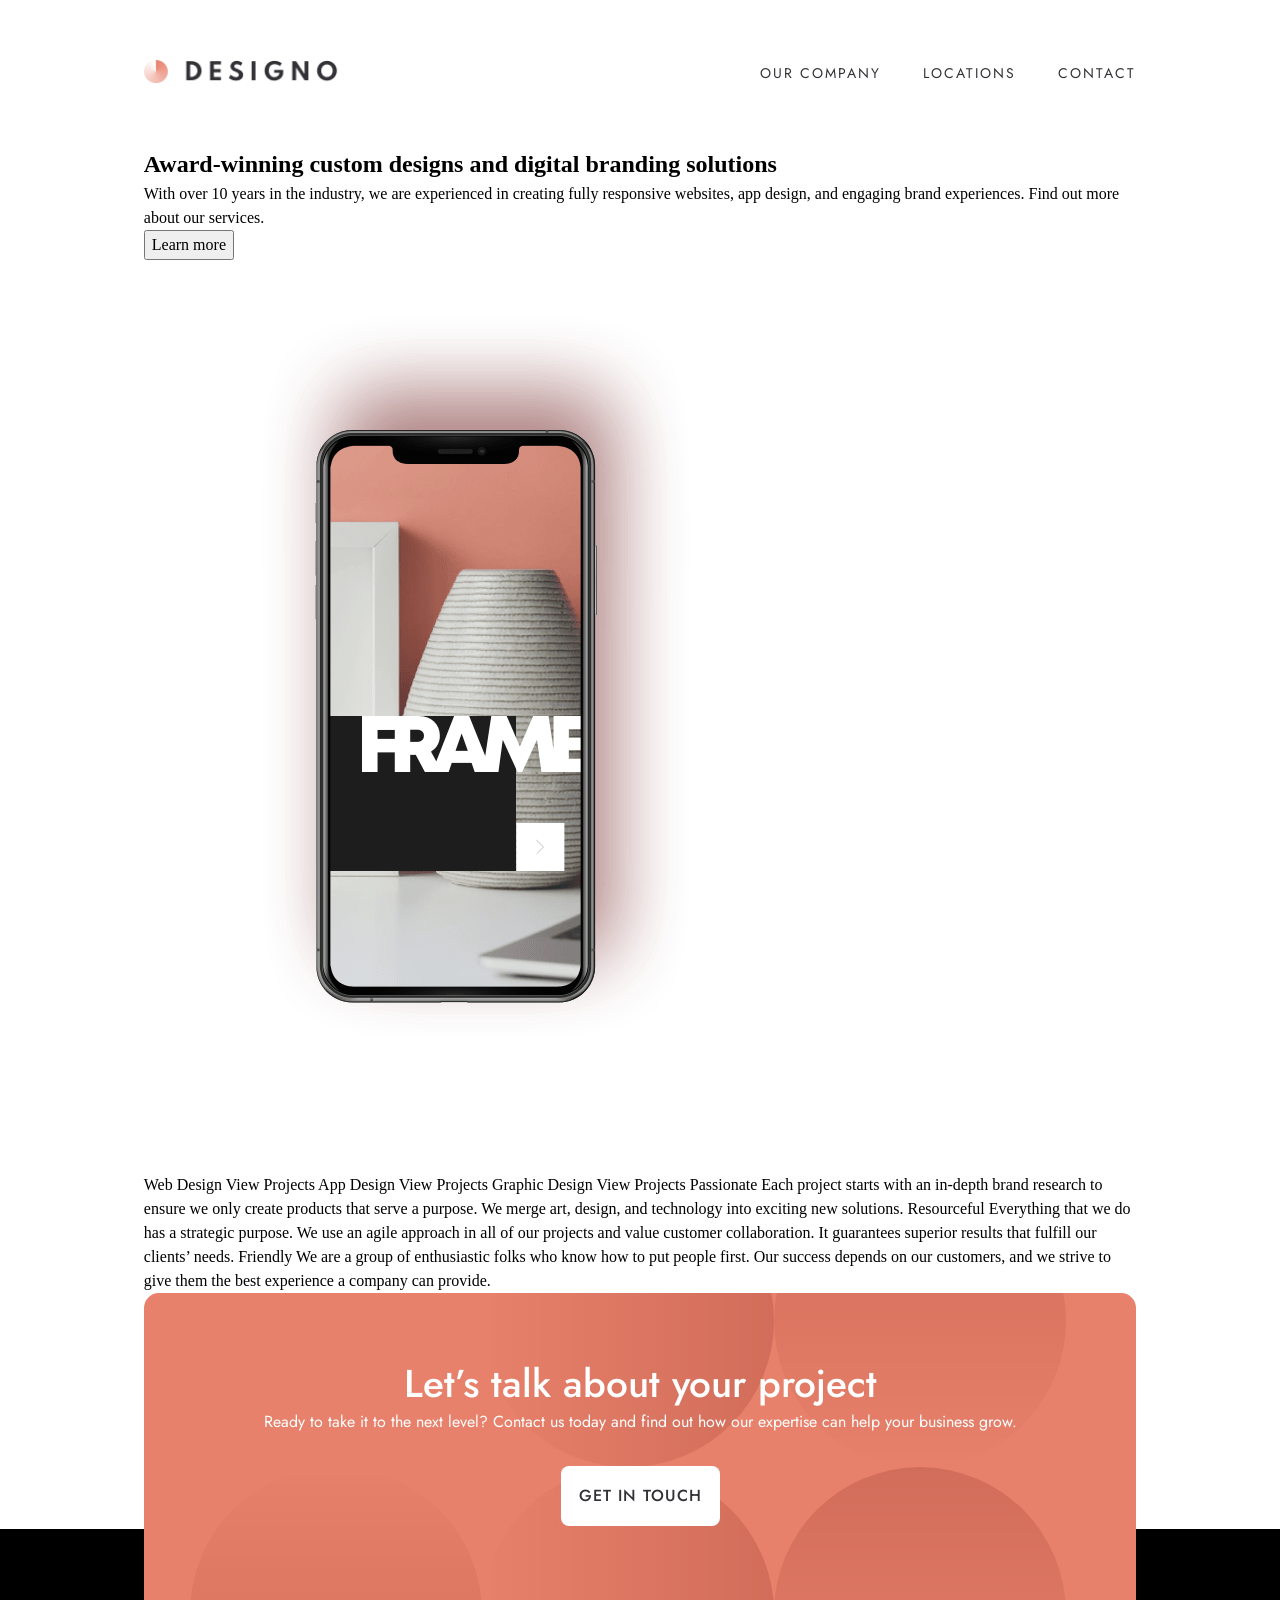
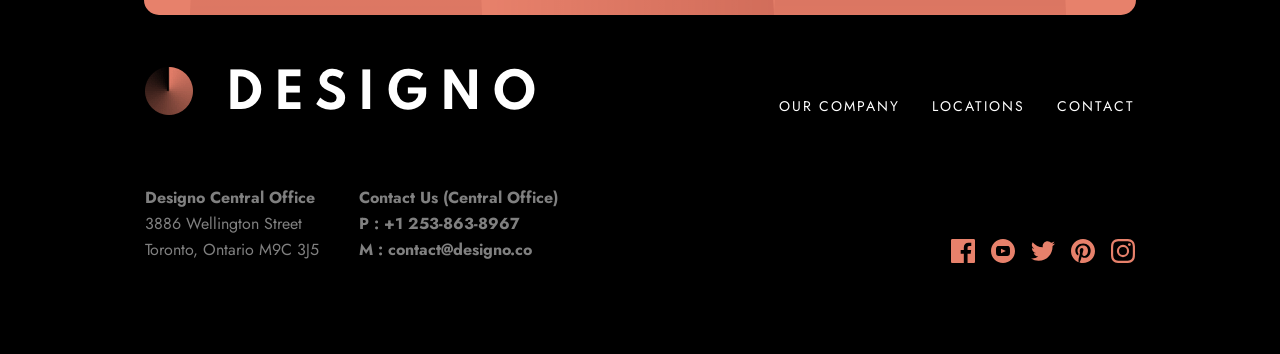
==== index.html @ 219b5e7f "html structure for hero" ====
<!DOCTYPE html>
<html lang="en">

<head>
  <meta charset="UTF-8">
  <meta name="viewport" content="width=device-width, initial-scale=1.0">

  <link rel="icon" type="image/png" sizes="32x32"
    href="./assets/favicon-32x32.png">
  <link rel="stylesheet" href="./styles/css/styles.min.css">
  <link rel="stylesheet" href="./styles/css/reset.css">
  <link rel="preconnect" href="https://fonts.googleapis.com">
  <link rel="preconnect" href="https://fonts.gstatic.com" crossorigin>
  <link
    href="https://fonts.googleapis.com/css2?family=Jost:ital,wght@0,100..900;1,100..900&display=swap"
    rel="stylesheet">
  <script src="./javascript/menu.js" defer></script>
  <title>Frontend Mentor | Designo Agency Website Challenge</title>
</head>

<body>
  <header>
    <a href="index.html"><img src="./assets/shared/desktop/logo-dark.png"
        alt="Deisgno logo"></a>
    <nav class="desktop-menu">
      <ul role="menu" class="menu">
        <a href="about.html">
          <li>Our Company</li>
        </a>
        <a href="locations.html">
          <li>Locations</li>
        </a>
        <a href="contact.html">
          <li>Contact</li>
        </a>
      </ul>
    </nav>

    <nav class="mobile-menu">
      <ul role="menu">
        <a href="about.html">
          <li>Our Company</li>
        </a>
        <a href="locations.html">
          <li>Locations</li>
        </a>
        <a href="contact.html">
          <li>Contact</li>
        </a>
      </ul>
    </nav>
    <button id="mobile-menu-button" class="mobile-menu-button"
      aria-label="Open Menu" aria-controls="mobile-menu">
      <svg class="open-menu-icon" width="24" height="20"
        xmlns="http://www.w3.org/2000/svg" aria-label="Open Menu" role="img">
        <g fill="#1D1C1E" fill-rule="evenodd">
          <path d="M0 0h24v4H0zM0 8h24v4H0zM0 16h24v4H0z" />
        </g>
      </svg>
      <svg class="close-menu-icon hidden" width="20" height="20"
        xmlns="http://www.w3.org/2000/svg" aria-label="Close Menu" role="img">
        <path
          d="M17.071.1L19.9 2.93l-7.071 7.07 7.071 7.072-2.828 2.828L10 12.828l-7.071 7.071L.1 17.071 7.17 10 .102 2.929 2.929.1l7.07 7.07 7.072-7.07z"
          fill="#1D1C1E" fill-rule="evenodd" />
      </svg>
    </button>
  </header>
  <main class="content-wrapper">
    <div class="overlay"></div>
    <section class="home_hero">
      <div class="hero-copy_container">
        <h1>Award-winning custom designs and digital branding solutions</h1>
        <p>With over 10 years in the industry, we are experienced in creating
          fully responsive websites, app design, and engaging brand experiences.
          Find out more about our services.
        </p>
        <a href="about.html">
          <button class="cta_btn">
            Learn more
          </button>
        </a>
      </div>
      <img class="frame_mockup" src="/assets/home/desktop/image-hero-phone.png"
        alt="An iphone mockup with the name Frame inside.">
    </section>






    Web Design
    View Projects

    App Design
    View Projects

    Graphic Design
    View Projects

    Passionate
    Each project starts with an in-depth brand research to ensure we only create
    products that serve a purpose. We merge
    art, design, and technology into exciting new solutions.

    Resourceful
    Everything that we do has a strategic purpose. We use an agile approach in
    all
    of our projects and value customer
    collaboration. It guarantees superior results that fulfill our clients’
    needs.

    Friendly
    We are a group of enthusiastic folks who know how to put people first. Our
    success depends on our customers, and we
    strive to give them the best experience a company can provide.
  </main>

  <footer>
    <div class="footer-cta-wrapper">
      <h2>Let’s talk about your project</h2>
      <p>Ready to take it to the next level? Contact us today and find out how
        our expertise can help your business grow.</p>
      <a href="contact.html"><button class="footer-cta_btn">Get in
          touch</button></a>
    </div>
    <div class="footer-content-wrapper">
      <img src="/assets/shared/desktop/logo-light.png" alt="Designo Logo.">
      <nav>
        <ul>
          <a href="about.html">
            <li>Our company</li>
          </a>
          <a href="locations.html">
            <li>Locations</li>
          </a>
          <a href="contact.html">
            <li>Contact</li>
          </a>
        </ul>
      </nav>
      <address>
        <div>
          <span>Designo Central Office</span>
          <span class="address_normal">3886 Wellington Street</span>
          <span class="address_normal">Toronto, Ontario M9C 3J5</span>
        </div>

        <div>
          <span>Contact Us (Central Office)</span>
          <span>P : +1 253-863-8967</span>
          <span>M : contact@designo.co</span>
        </div>
      </address>
      <div class="social-links">
        <!-- FACEBOOK ICON -->
        <svg width="24" height="24" xmlns="http://www.w3.org/2000/svg">
          <path
            d="M22.675 0H1.325C.593 0 0 .593 0 1.325v21.351C0 23.407.593 24 1.325 24H12.82v-9.294H9.692v-3.622h3.128V8.413c0-3.1 1.893-4.788 4.659-4.788 1.325 0 2.463.099 2.795.143v3.24l-1.918.001c-1.504 0-1.795.715-1.795 1.763v2.313h3.587l-.467 3.622h-3.12V24h6.116c.73 0 1.323-.593 1.323-1.325V1.325C24 .593 23.407 0 22.675 0z"
            fill="#E7816B" fill-rule="nonzero" />
        </svg>
        <!-- YOUTUBE ICON -->
        <svg width="24" height="24" xmlns="http://www.w3.org/2000/svg">
          <path
            d="M12 0C5.373 0 0 5.373 0 12s5.373 12 12 12 12-5.373 12-12S18.627 0 12 0zm4.441 16.892c-2.102.144-6.784.144-8.883 0C5.282 16.736 5.017 15.622 5 12c.017-3.629.285-4.736 2.558-4.892 2.099-.144 6.782-.144 8.883 0C18.718 7.264 18.982 8.378 19 12c-.018 3.629-.285 4.736-2.559 4.892zM10 9.658l4.917 2.338L10 14.342V9.658z"
            fill="#E7816B" fill-rule="nonzero" />
        </svg>
        <!-- TWITTER ICON -->
        <svg width="24" height="20" xmlns="http://www.w3.org/2000/svg">
          <path
            d="M24 2.557a9.83 9.83 0 01-2.828.775A4.932 4.932 0 0023.337.608a9.864 9.864 0 01-3.127 1.195A4.916 4.916 0 0016.616.248c-3.179 0-5.515 2.966-4.797 6.045A13.978 13.978 0 011.671 1.149a4.93 4.93 0 001.523 6.574 4.903 4.903 0 01-2.229-.616c-.054 2.281 1.581 4.415 3.949 4.89a4.935 4.935 0 01-2.224.084 4.928 4.928 0 004.6 3.419A9.9 9.9 0 010 17.54a13.94 13.94 0 007.548 2.212c9.142 0 14.307-7.721 13.995-14.646A10.025 10.025 0 0024 2.557z"
            fill="#E7816B" fill-rule="nonzero" />
        </svg>
        <!-- PINTEREST ICON -->
        <svg width="24" height="24" xmlns="http://www.w3.org/2000/svg">
          <path
            d="M12 0C5.373 0 0 5.372 0 12c0 5.084 3.163 9.426 7.627 11.174-.105-.949-.2-2.405.042-3.441.218-.937 1.407-5.965 1.407-5.965s-.359-.719-.359-1.782c0-1.668.967-2.914 2.171-2.914 1.023 0 1.518.769 1.518 1.69 0 1.029-.655 2.568-.994 3.995-.283 1.194.599 2.169 1.777 2.169 2.133 0 3.772-2.249 3.772-5.495 0-2.873-2.064-4.882-5.012-4.882-3.414 0-5.418 2.561-5.418 5.207 0 1.031.397 2.138.893 2.738a.36.36 0 01.083.345l-.333 1.36c-.053.22-.174.267-.402.161-1.499-.698-2.436-2.889-2.436-4.649 0-3.785 2.75-7.262 7.929-7.262 4.163 0 7.398 2.967 7.398 6.931 0 4.136-2.607 7.464-6.227 7.464-1.216 0-2.359-.631-2.75-1.378l-.748 2.853c-.271 1.043-1.002 2.35-1.492 3.146C9.57 23.812 10.763 24 12 24c6.627 0 12-5.373 12-12 0-6.628-5.373-12-12-12z"
            fill="#E7816B" fill-rule="nonzero" />
        </svg>
        <!-- INSTAGRAM ICON -->
        <svg width="24" height="24" xmlns="http://www.w3.org/2000/svg">
          <path
            d="M12 2.163c3.204 0 3.584.012 4.85.07 3.252.148 4.771 1.691 4.919 4.919.058 1.265.069 1.645.069 4.849 0 3.205-.012 3.584-.069 4.849-.149 3.225-1.664 4.771-4.919 4.919-1.266.058-1.644.07-4.85.07-3.204 0-3.584-.012-4.849-.07-3.26-.149-4.771-1.699-4.919-4.92-.058-1.265-.07-1.644-.07-4.849 0-3.204.013-3.583.07-4.849.149-3.227 1.664-4.771 4.919-4.919 1.266-.057 1.645-.069 4.849-.069zM12 0C8.741 0 8.333.014 7.053.072 2.695.272.273 2.69.073 7.052.014 8.333 0 8.741 0 12c0 3.259.014 3.668.072 4.948.2 4.358 2.618 6.78 6.98 6.98C8.333 23.986 8.741 24 12 24c3.259 0 3.668-.014 4.948-.072 4.354-.2 6.782-2.618 6.979-6.98.059-1.28.073-1.689.073-4.948 0-3.259-.014-3.667-.072-4.947-.196-4.354-2.617-6.78-6.979-6.98C15.668.014 15.259 0 12 0zm0 5.838a6.162 6.162 0 100 12.324 6.162 6.162 0 000-12.324zM12 16a4 4 0 110-8 4 4 0 010 8zm6.406-11.845a1.44 1.44 0 100 2.881 1.44 1.44 0 000-2.881z"
            fill="#E7816B" fill-rule="nonzero" />
        </svg>
      </div>
    </div>
  </footer>
</body>

</html>
---- styles/css/styles.min.css ----
header{display:flex;flex-direction:row;justify-content:space-between;align-items:center;position:relative;padding:clamp(2.188rem,2.723vw + 1.549rem,4rem) clamp(1.5rem,13.239vw - 1.603rem,10.313rem)}header img{width:200px;max-width:100%;z-index:9998}header .desktop-menu{display:none}@media screen and (width > 768px){header .desktop-menu{display:inline-block}header .desktop-menu .menu{display:flex;flex-direction:row;gap:42px;list-style-type:none;padding:0}header .desktop-menu .menu a{text-decoration:none}header .desktop-menu .menu a li{text-transform:uppercase;color:#333136;font-family:"Jost",sans-serif;font-size:14px;font-weight:400;letter-spacing:2px;line-height:14px}header .desktop-menu .menu a:hover{-webkit-text-decoration:underline #333136;text-decoration:underline #333136;text-decoration-thickness:1px}}header .mobile-menu{background-color:#000;position:fixed;top:100px;left:0;width:100%;padding:3rem 1.5rem;transform:translateY(-430px);display:inline-block;opacity:0;transition:all .7s ease-in;transition-behavior:allow-discrete;z-index:9999}header .mobile-menu ul{padding:0;list-style-type:none;display:flex;flex-direction:column;gap:32px}header .mobile-menu ul a{text-decoration:none}header .mobile-menu ul a li{color:#fff;text-transform:uppercase;font-family:"Jost",sans-serif;font-size:24px;font-weight:400;letter-spacing:2px;line-height:25px}header .menuIsOpen{transform:translateY(0px);opacity:1}.content-wrapper{padding-left:clamp(1.5rem,13.239vw - 1.603rem,10.313rem);padding-right:clamp(1.5rem,13.239vw - 1.603rem,10.313rem);position:relative}footer{display:grid;grid-template-columns:repeat(2, 1fr);grid-template-rows:repeat(6, auto)}@media screen and (width > 768px){footer{grid-template-rows:repeat(5, 1fr)}}footer .footer-cta-wrapper{grid-area:1/1/4/3;background-color:#e7816b;margin-left:clamp(1.5rem,13.239vw - 1.603rem,10.313rem);margin-right:clamp(1.5rem,13.239vw - 1.603rem,10.313rem);padding:clamp(4rem,.751vw + 3.824rem,4.5rem) clamp(1.5rem,6.761vw - .085rem,6rem);border-radius:15px;z-index:9999;display:flex;flex-direction:column;align-items:center;text-align:center;margin-bottom:32px;background-image:url("/assets/shared/desktop/bg-pattern-call-to-action.svg");background-position:40% 45%;background-repeat:no-repeat}@media screen and (width > 768px){footer .footer-cta-wrapper{grid-area:1/1/4/5}}@media screen and (width > 1280px){footer .footer-cta-wrapper{display:grid;grid-template-columns:repeat(2, 1fr);-moz-column-gap:300px;column-gap:300px;background-position:100% 40%}}footer .footer-cta-wrapper h2{color:#fff;font-family:"Jost",sans-serif;font-size:clamp(2rem,.751vw + 1.824rem,2.5rem);line-height:clamp(2.25rem,.376vw + 2.162rem,2.5rem);font-weight:500}@media screen and (width > 1280px){footer .footer-cta-wrapper h2{align-self:end;justify-self:start;margin-bottom:10px;text-align:start}}footer .footer-cta-wrapper p{display:flex;gap:32px;margin-top:6px;margin-bottom:32px;color:#fff;font-family:"Jost",sans-serif;font-size:16px;line-height:25px}@media screen and (width > 1280px){footer .footer-cta-wrapper p{grid-column:1;text-align:start;margin-top:10px;align-self:start}}@media screen and (width > 1280px){footer .footer-cta-wrapper a{grid-area:1/2/3/3;align-self:center;justify-self:end}}footer .footer-content-wrapper{grid-area:3/1/10/3;display:grid;grid-template-rows:subgrid;background-color:#000;padding-top:clamp(4rem,.751vw + 3.824rem,4.5rem);padding-bottom:clamp(4rem,.751vw + 3.824rem,4.5rem);row-gap:40px}@media screen and (width > 768px){footer .footer-content-wrapper{padding-right:clamp(2.5rem,11.643vw - .229rem,10.25rem);padding-left:clamp(2.5rem,11.643vw - .229rem,10.25rem)}}footer .footer-content-wrapper img{grid-column:1/2;grid-row:2;align-self:center;justify-self:center}@media screen and (width > 768px){footer .footer-content-wrapper img{align-self:start;justify-self:auto}}footer .footer-content-wrapper nav{grid-column:1/2;grid-row:3;align-self:center;justify-self:center}@media screen and (width > 768px){footer .footer-content-wrapper nav{grid-column:2;grid-row:2;align-self:center;justify-self:end}}footer .footer-content-wrapper nav ul{padding:0;list-style-type:none;text-align:center;display:flex;flex-direction:column;gap:32px}@media screen and (width > 768px){footer .footer-content-wrapper nav ul{flex-direction:row}}footer .footer-content-wrapper nav ul a{text-decoration:none}footer .footer-content-wrapper nav ul a li{color:#fff;text-transform:uppercase;font-family:"Jost",sans-serif;font-size:14px;font-weight:400;line-height:14px;letter-spacing:2px}footer .footer-content-wrapper nav ul a:hover{-webkit-text-decoration:underline #fff;text-decoration:underline #fff;text-decoration-thickness:1px}footer .footer-content-wrapper address{grid-column:1/2;grid-row:4;color:#fff;font-family:sans-serif;align-items:center;justify-self:center;text-align:center;font-style:normal;display:flex;flex-direction:column;gap:40px}@media screen and (width > 768px){footer .footer-content-wrapper address{grid-column:1;grid-row:3;flex-direction:row;text-align:start;justify-self:start;align-self:end}}footer .footer-content-wrapper address div{display:flex;flex-direction:column}footer .footer-content-wrapper address div span{font-family:"Jost",sans-serif;font-size:16px;font-weight:700;color:#fff;opacity:.5;line-height:26px}footer .footer-content-wrapper address div .address_normal{font-weight:400}footer .footer-content-wrapper .social-links{grid-column:1/2;grid-row:5;display:flex;flex-direction:row;align-items:center;justify-content:center;gap:16px}@media screen and (width > 768px){footer .footer-content-wrapper .social-links{grid-column:2;grid-row:3;justify-self:end;align-self:end}}footer .footer-content-wrapper .social-links svg:hover{cursor:pointer}footer .footer-content-wrapper .social-links svg:hover path{fill:#ffad9b}.contact-footer-content-wrapper{display:grid;grid-template-columns:1fr;width:100vw;row-gap:32px;background-color:#000;padding-top:clamp(4rem,.751vw + 3.824rem,4.5rem);padding-bottom:clamp(4rem,.751vw + 3.824rem,4.5rem)}@media screen and (width > 768px){.contact-footer-content-wrapper{grid-template-columns:1fr 1fr;grid-template-rows:1fr 1fr;row-gap:0;padding-right:clamp(2.5rem,11.643vw - .229rem,10.25rem);padding-left:clamp(2.5rem,11.643vw - .229rem,10.25rem)}}.contact-footer-content-wrapper img{align-self:center;justify-self:center}@media screen and (width > 768px){.contact-footer-content-wrapper img{align-self:start;justify-self:auto}}.contact-footer-content-wrapper nav{align-self:center;justify-self:center}@media screen and (width > 768px){.contact-footer-content-wrapper nav{grid-column:2;grid-row:1;align-self:center;justify-self:end}}.contact-footer-content-wrapper nav ul{padding:0;list-style-type:none;text-align:center;display:flex;flex-direction:column;gap:32px}@media screen and (width > 768px){.contact-footer-content-wrapper nav ul{flex-direction:row}}.contact-footer-content-wrapper nav ul a{text-decoration:none}.contact-footer-content-wrapper nav ul a li{color:#fff;text-transform:uppercase;font-family:"Jost",sans-serif;font-size:14px;font-weight:400;line-height:14px;letter-spacing:2px}.contact-footer-content-wrapper nav ul a:hover{-webkit-text-decoration:underline #fff;text-decoration:underline #fff;text-decoration-thickness:1px}.contact-footer-content-wrapper address{color:#fff;font-family:sans-serif;align-items:center;justify-self:center;text-align:center;font-style:normal;display:flex;flex-direction:column;gap:40px}@media screen and (width > 768px){.contact-footer-content-wrapper address{grid-column:1;grid-row:3;flex-direction:row;text-align:start;justify-self:start;align-self:end}}.contact-footer-content-wrapper address div{display:flex;flex-direction:column}.contact-footer-content-wrapper address div span{font-family:"Jost",sans-serif;font-size:16px;font-weight:700;color:#fff;opacity:.5;line-height:26px}.contact-footer-content-wrapper address div .address_normal{font-weight:400}.contact-footer-content-wrapper .social-links{display:flex;flex-direction:row;align-items:center;justify-content:center;gap:16px}@media screen and (width > 768px){.contact-footer-content-wrapper .social-links{grid-column:2;grid-row:3;justify-self:end;align-self:end}}.contact-footer-content-wrapper .social-links svg:hover{cursor:pointer}.contact-footer-content-wrapper .social-links svg:hover path{fill:#ffad9b}.mobile-menu-button{background:rgba(0,0,0,0);border:none;cursor:pointer;display:flex}@media screen and (width > 768px){.mobile-menu-button{display:none}}.mobile-menu-button .hidden{display:none}.footer-cta_btn{border:none;border-radius:8px;background-color:#fff;padding:18px;font-family:"Jost",sans-serif;font-weight:500;letter-spacing:1px;text-transform:uppercase;color:#333136;transition:all .45s ease}.footer-cta_btn:hover{background-color:#ffad9b;color:#fff;cursor:pointer}
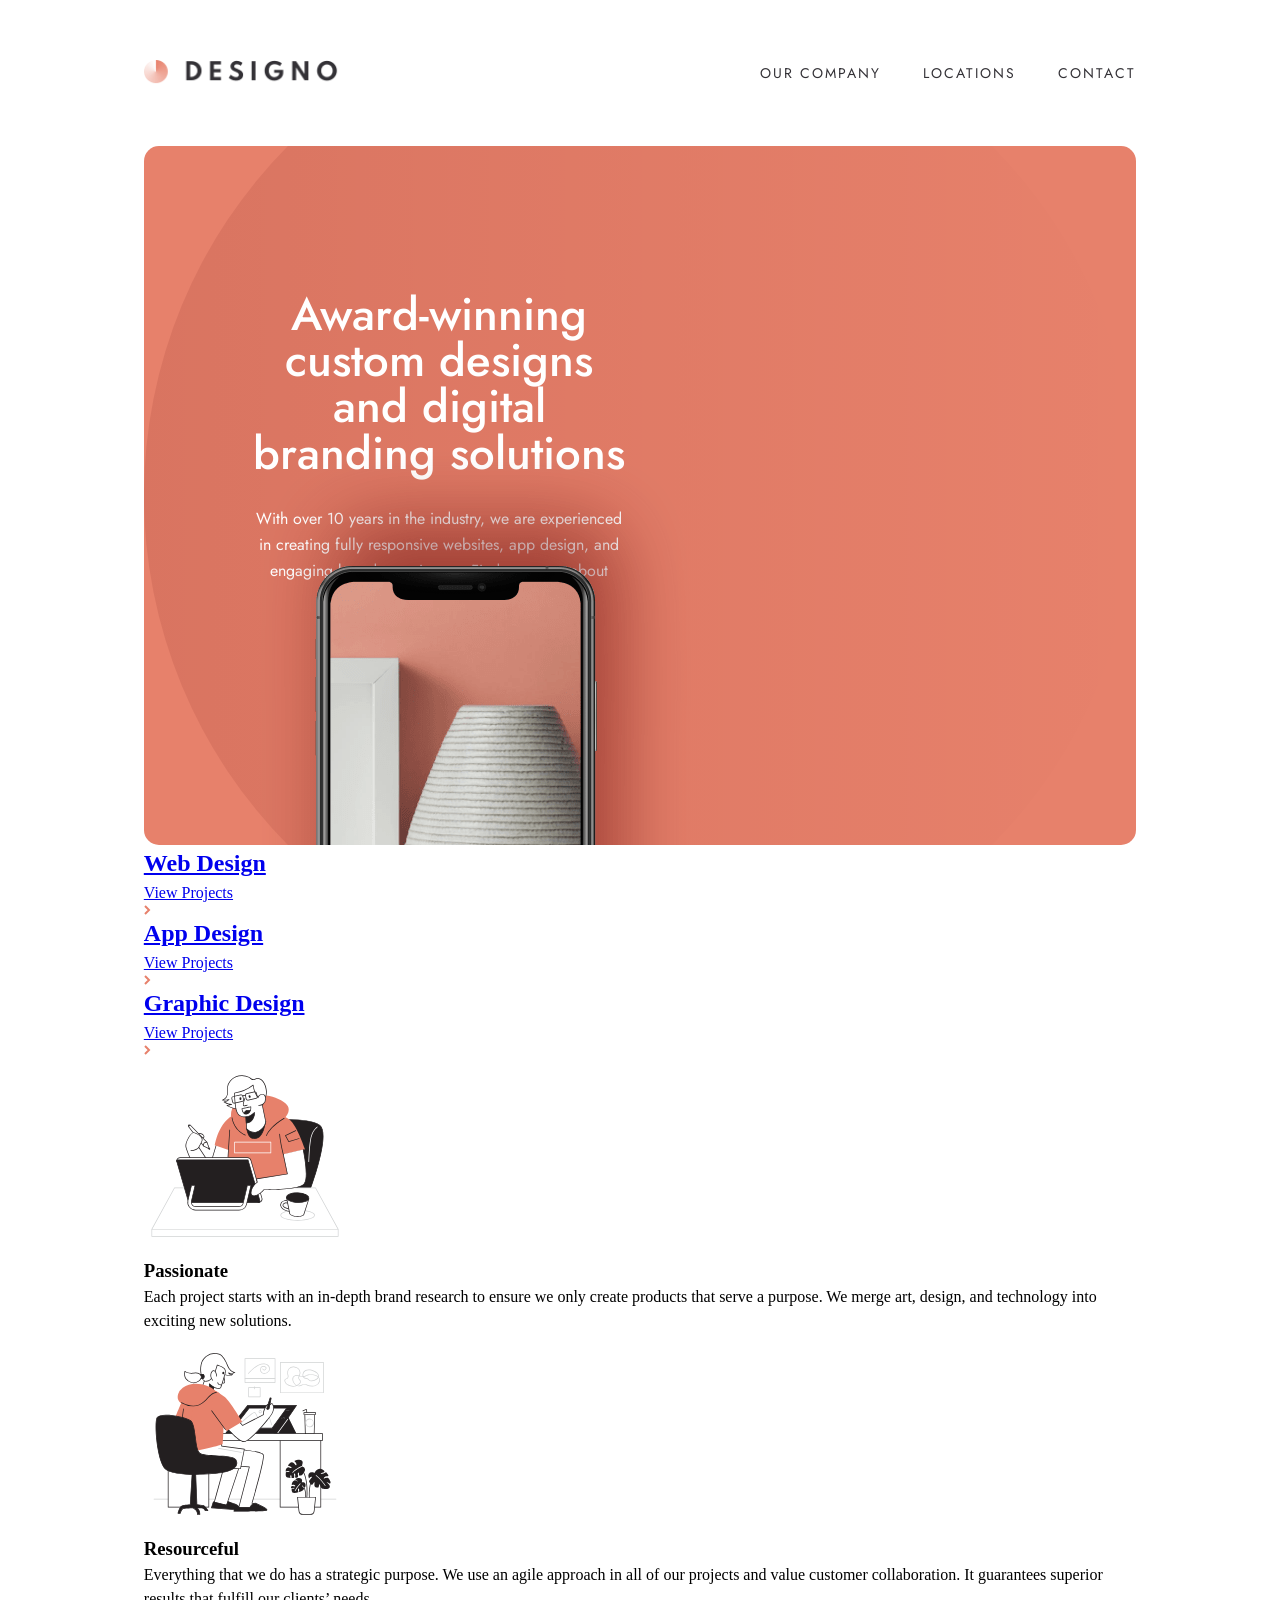
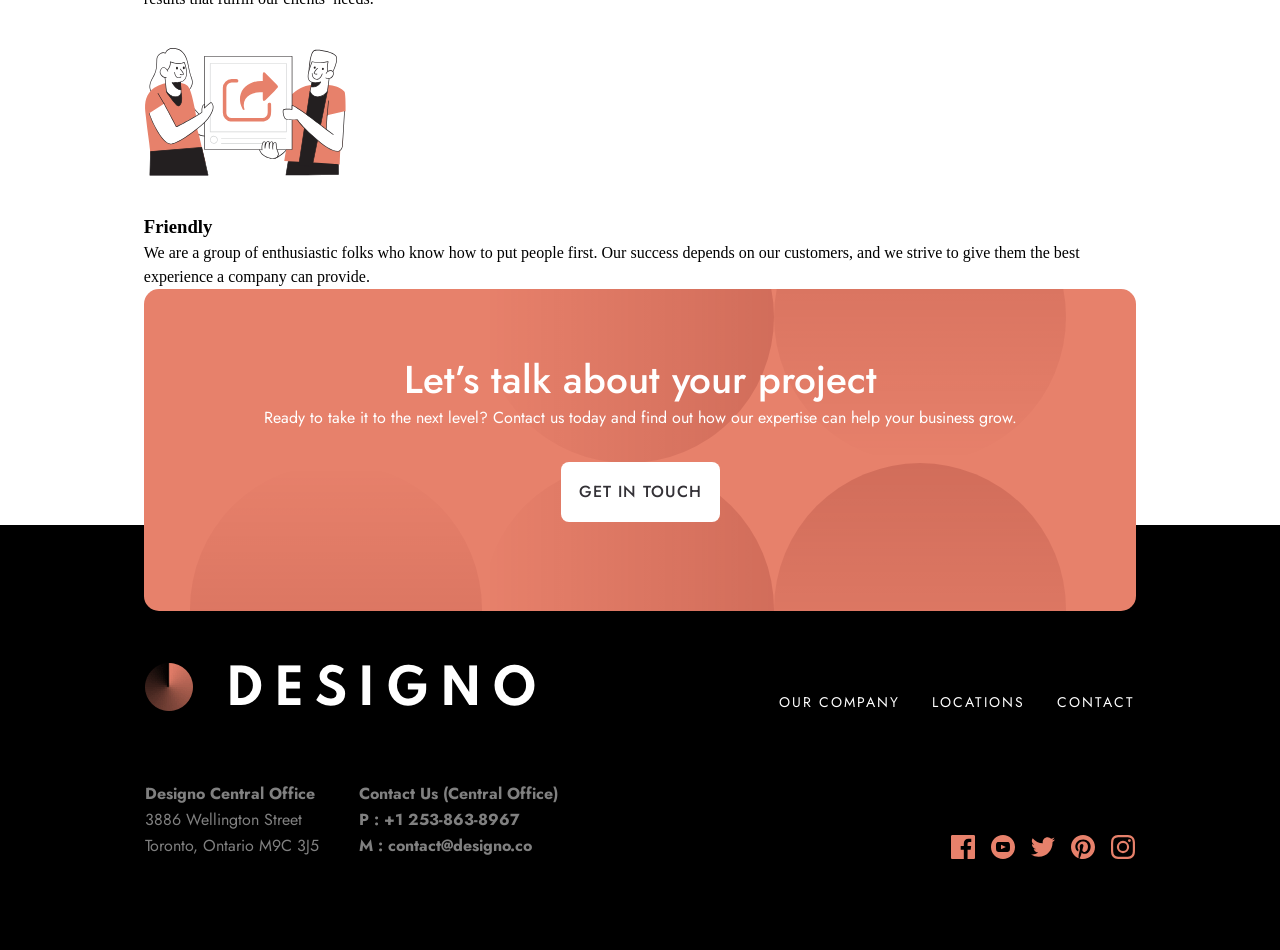
==== commit 20575765: "final homepage html structure" ====
--- a/index.html
+++ b/index.html
@@ -84,36 +84,97 @@
         alt="An iphone mockup with the name Frame inside.">
     </section>
 
-
-
-
-
-
-    Web Design
-    View Projects
-
-    App Design
-    View Projects
-
-    Graphic Design
-    View Projects
-
-    Passionate
-    Each project starts with an in-depth brand research to ensure we only create
-    products that serve a purpose. We merge
-    art, design, and technology into exciting new solutions.
-
-    Resourceful
-    Everything that we do has a strategic purpose. We use an agile approach in
-    all
-    of our projects and value customer
-    collaboration. It guarantees superior results that fulfill our clients’
-    needs.
-
-    Friendly
-    We are a group of enthusiastic folks who know how to put people first. Our
-    success depends on our customers, and we
-    strive to give them the best experience a company can provide.
+    <section class="work-grid-wrapper">
+
+      <a href="web-design.html" class="web-design-item">
+        <div class="work-container web-design">
+          <div class="work-overlay"></div>
+          <h2>Web Design</h2>
+          <div class="work-copy">
+            <p>View Projects</p>
+            <svg width="7" height="10" xmlns="http://www.w3.org/2000/svg">
+              <path d="M1 1l4 4-4 4" stroke="#E7816B" stroke-width="2"
+                fill="none" fill-rule="evenodd" />
+            </svg>
+          </div>
+        </div>
+      </a>
+
+      <a href="app-design.html" class="app-design-item">
+        <div class="work-container app-design">
+          <div class="work-overlay"></div>
+          <h2>App Design</h2>
+          <div class="work-copy">
+            <p>View Projects</p>
+            <svg width="7" height="10" xmlns="http://www.w3.org/2000/svg">
+              <path d="M1 1l4 4-4 4" stroke="#E7816B" stroke-width="2"
+                fill="none" fill-rule="evenodd" />
+            </svg>
+          </div>
+        </div>
+      </a>
+
+      <a href="graphic-design.html" class="graphic-design-item">
+        <div class="work-container graphic-design">
+          <div class="work-overlay"></div>
+          <h2>Graphic Design</h2>
+          <div class="work-copy">
+            <p>View Projects</p>
+            <svg width="7" height="10" xmlns="http://www.w3.org/2000/svg">
+              <path d="M1 1l4 4-4 4" stroke="#E7816B" stroke-width="2"
+                fill="none" fill-rule="evenodd" />
+            </svg>
+          </div>
+        </div>
+      </a>
+
+    </section>
+    <section class="traits-wrapper">
+
+      <div class="trait-container">
+        <div class="bg-circle-container">
+          <img src="/assets/home/desktop/illustration-passionate.svg"
+            alt="Cartoon image of a smiling man.">
+        </div>
+        <div class="trait-copy">
+          <h3>Passionate</h3>
+          <p>Each project starts with an in-depth brand research to ensure we
+            only create products that serve a purpose. We merge art, design, and
+            technology into exciting new solutions.
+          </p>
+        </div>
+      </div>
+
+      <div class="trait-container">
+        <div class="bg-circle-container">
+          <img src="/assets/home/desktop/illustration-resourceful.svg"
+            alt="Cartoon image of a woman working on a tablet.">
+        </div>
+        <div class="trait-copy">
+          <h3>Resourceful</h3>
+          <p>Everything that we do has a strategic purpose. We use an agile
+            approach in all of our projects and value customer collaboration. It
+            guarantees superior results that fulfill our clients’ needs.
+          </p>
+        </div>
+      </div>
+
+      <div class="trait-container">
+        <div class="bg-circle-container">
+          <img src="/assets/home/desktop/illustration-friendly.svg"
+            alt="Cartoon image of a smiling man.">
+        </div>
+        <div class="trait-copy">
+          <h3>Friendly</h3>
+          <p>We are a group of enthusiastic folks who know how to put people
+            first. Our success depends on our customers, and we strive to give
+            them the best experience a company can provide.
+          </p>
+        </div>
+      </div>
+
+    </section>
+
   </main>
 
   <footer>
--- a/styles/css/styles.min.css
+++ b/styles/css/styles.min.css
@@ -1 +1 @@
-header{display:flex;flex-direction:row;justify-content:space-between;align-items:center;position:relative;padding:clamp(2.188rem,2.723vw + 1.549rem,4rem) clamp(1.5rem,13.239vw - 1.603rem,10.313rem)}header img{width:200px;max-width:100%;z-index:9998}header .desktop-menu{display:none}@media screen and (width > 768px){header .desktop-menu{display:inline-block}header .desktop-menu .menu{display:flex;flex-direction:row;gap:42px;list-style-type:none;padding:0}header .desktop-menu .menu a{text-decoration:none}header .desktop-menu .menu a li{text-transform:uppercase;color:#333136;font-family:"Jost",sans-serif;font-size:14px;font-weight:400;letter-spacing:2px;line-height:14px}header .desktop-menu .menu a:hover{-webkit-text-decoration:underline #333136;text-decoration:underline #333136;text-decoration-thickness:1px}}header .mobile-menu{background-color:#000;position:fixed;top:100px;left:0;width:100%;padding:3rem 1.5rem;transform:translateY(-430px);display:inline-block;opacity:0;transition:all .7s ease-in;transition-behavior:allow-discrete;z-index:9999}header .mobile-menu ul{padding:0;list-style-type:none;display:flex;flex-direction:column;gap:32px}header .mobile-menu ul a{text-decoration:none}header .mobile-menu ul a li{color:#fff;text-transform:uppercase;font-family:"Jost",sans-serif;font-size:24px;font-weight:400;letter-spacing:2px;line-height:25px}header .menuIsOpen{transform:translateY(0px);opacity:1}.content-wrapper{padding-left:clamp(1.5rem,13.239vw - 1.603rem,10.313rem);padding-right:clamp(1.5rem,13.239vw - 1.603rem,10.313rem);position:relative}footer{display:grid;grid-template-columns:repeat(2, 1fr);grid-template-rows:repeat(6, auto)}@media screen and (width > 768px){footer{grid-template-rows:repeat(5, 1fr)}}footer .footer-cta-wrapper{grid-area:1/1/4/3;background-color:#e7816b;margin-left:clamp(1.5rem,13.239vw - 1.603rem,10.313rem);margin-right:clamp(1.5rem,13.239vw - 1.603rem,10.313rem);padding:clamp(4rem,.751vw + 3.824rem,4.5rem) clamp(1.5rem,6.761vw - .085rem,6rem);border-radius:15px;z-index:9999;display:flex;flex-direction:column;align-items:center;text-align:center;margin-bottom:32px;background-image:url("/assets/shared/desktop/bg-pattern-call-to-action.svg");background-position:40% 45%;background-repeat:no-repeat}@media screen and (width > 768px){footer .footer-cta-wrapper{grid-area:1/1/4/5}}@media screen and (width > 1280px){footer .footer-cta-wrapper{display:grid;grid-template-columns:repeat(2, 1fr);-moz-column-gap:300px;column-gap:300px;background-position:100% 40%}}footer .footer-cta-wrapper h2{color:#fff;font-family:"Jost",sans-serif;font-size:clamp(2rem,.751vw + 1.824rem,2.5rem);line-height:clamp(2.25rem,.376vw + 2.162rem,2.5rem);font-weight:500}@media screen and (width > 1280px){footer .footer-cta-wrapper h2{align-self:end;justify-self:start;margin-bottom:10px;text-align:start}}footer .footer-cta-wrapper p{display:flex;gap:32px;margin-top:6px;margin-bottom:32px;color:#fff;font-family:"Jost",sans-serif;font-size:16px;line-height:25px}@media screen and (width > 1280px){footer .footer-cta-wrapper p{grid-column:1;text-align:start;margin-top:10px;align-self:start}}@media screen and (width > 1280px){footer .footer-cta-wrapper a{grid-area:1/2/3/3;align-self:center;justify-self:end}}footer .footer-content-wrapper{grid-area:3/1/10/3;display:grid;grid-template-rows:subgrid;background-color:#000;padding-top:clamp(4rem,.751vw + 3.824rem,4.5rem);padding-bottom:clamp(4rem,.751vw + 3.824rem,4.5rem);row-gap:40px}@media screen and (width > 768px){footer .footer-content-wrapper{padding-right:clamp(2.5rem,11.643vw - .229rem,10.25rem);padding-left:clamp(2.5rem,11.643vw - .229rem,10.25rem)}}footer .footer-content-wrapper img{grid-column:1/2;grid-row:2;align-self:center;justify-self:center}@media screen and (width > 768px){footer .footer-content-wrapper img{align-self:start;justify-self:auto}}footer .footer-content-wrapper nav{grid-column:1/2;grid-row:3;align-self:center;justify-self:center}@media screen and (width > 768px){footer .footer-content-wrapper nav{grid-column:2;grid-row:2;align-self:center;justify-self:end}}footer .footer-content-wrapper nav ul{padding:0;list-style-type:none;text-align:center;display:flex;flex-direction:column;gap:32px}@media screen and (width > 768px){footer .footer-content-wrapper nav ul{flex-direction:row}}footer .footer-content-wrapper nav ul a{text-decoration:none}footer .footer-content-wrapper nav ul a li{color:#fff;text-transform:uppercase;font-family:"Jost",sans-serif;font-size:14px;font-weight:400;line-height:14px;letter-spacing:2px}footer .footer-content-wrapper nav ul a:hover{-webkit-text-decoration:underline #fff;text-decoration:underline #fff;text-decoration-thickness:1px}footer .footer-content-wrapper address{grid-column:1/2;grid-row:4;color:#fff;font-family:sans-serif;align-items:center;justify-self:center;text-align:center;font-style:normal;display:flex;flex-direction:column;gap:40px}@media screen and (width > 768px){footer .footer-content-wrapper address{grid-column:1;grid-row:3;flex-direction:row;text-align:start;justify-self:start;align-self:end}}footer .footer-content-wrapper address div{display:flex;flex-direction:column}footer .footer-content-wrapper address div span{font-family:"Jost",sans-serif;font-size:16px;font-weight:700;color:#fff;opacity:.5;line-height:26px}footer .footer-content-wrapper address div .address_normal{font-weight:400}footer .footer-content-wrapper .social-links{grid-column:1/2;grid-row:5;display:flex;flex-direction:row;align-items:center;justify-content:center;gap:16px}@media screen and (width > 768px){footer .footer-content-wrapper .social-links{grid-column:2;grid-row:3;justify-self:end;align-self:end}}footer .footer-content-wrapper .social-links svg:hover{cursor:pointer}footer .footer-content-wrapper .social-links svg:hover path{fill:#ffad9b}.contact-footer-content-wrapper{display:grid;grid-template-columns:1fr;width:100vw;row-gap:32px;background-color:#000;padding-top:clamp(4rem,.751vw + 3.824rem,4.5rem);padding-bottom:clamp(4rem,.751vw + 3.824rem,4.5rem)}@media screen and (width > 768px){.contact-footer-content-wrapper{grid-template-columns:1fr 1fr;grid-template-rows:1fr 1fr;row-gap:0;padding-right:clamp(2.5rem,11.643vw - .229rem,10.25rem);padding-left:clamp(2.5rem,11.643vw - .229rem,10.25rem)}}.contact-footer-content-wrapper img{align-self:center;justify-self:center}@media screen and (width > 768px){.contact-footer-content-wrapper img{align-self:start;justify-self:auto}}.contact-footer-content-wrapper nav{align-self:center;justify-self:center}@media screen and (width > 768px){.contact-footer-content-wrapper nav{grid-column:2;grid-row:1;align-self:center;justify-self:end}}.contact-footer-content-wrapper nav ul{padding:0;list-style-type:none;text-align:center;display:flex;flex-direction:column;gap:32px}@media screen and (width > 768px){.contact-footer-content-wrapper nav ul{flex-direction:row}}.contact-footer-content-wrapper nav ul a{text-decoration:none}.contact-footer-content-wrapper nav ul a li{color:#fff;text-transform:uppercase;font-family:"Jost",sans-serif;font-size:14px;font-weight:400;line-height:14px;letter-spacing:2px}.contact-footer-content-wrapper nav ul a:hover{-webkit-text-decoration:underline #fff;text-decoration:underline #fff;text-decoration-thickness:1px}.contact-footer-content-wrapper address{color:#fff;font-family:sans-serif;align-items:center;justify-self:center;text-align:center;font-style:normal;display:flex;flex-direction:column;gap:40px}@media screen and (width > 768px){.contact-footer-content-wrapper address{grid-column:1;grid-row:3;flex-direction:row;text-align:start;justify-self:start;align-self:end}}.contact-footer-content-wrapper address div{display:flex;flex-direction:column}.contact-footer-content-wrapper address div span{font-family:"Jost",sans-serif;font-size:16px;font-weight:700;color:#fff;opacity:.5;line-height:26px}.contact-footer-content-wrapper address div .address_normal{font-weight:400}.contact-footer-content-wrapper .social-links{display:flex;flex-direction:row;align-items:center;justify-content:center;gap:16px}@media screen and (width > 768px){.contact-footer-content-wrapper .social-links{grid-column:2;grid-row:3;justify-self:end;align-self:end}}.contact-footer-content-wrapper .social-links svg:hover{cursor:pointer}.contact-footer-content-wrapper .social-links svg:hover path{fill:#ffad9b}.mobile-menu-button{background:rgba(0,0,0,0);border:none;cursor:pointer;display:flex}@media screen and (width > 768px){.mobile-menu-button{display:none}}.mobile-menu-button .hidden{display:none}.footer-cta_btn{border:none;border-radius:8px;background-color:#fff;padding:18px;font-family:"Jost",sans-serif;font-weight:500;letter-spacing:1px;text-transform:uppercase;color:#333136;transition:all .45s ease}.footer-cta_btn:hover{background-color:#ffad9b;color:#fff;cursor:pointer}+header{display:flex;flex-direction:row;justify-content:space-between;align-items:center;position:relative;padding:clamp(2.188rem,2.723vw + 1.549rem,4rem) clamp(1.5rem,13.239vw - 1.603rem,10.313rem)}header img{width:200px;max-width:100%;z-index:9998}header .desktop-menu{display:none}@media screen and (width > 768px){header .desktop-menu{display:inline-block}header .desktop-menu .menu{display:flex;flex-direction:row;gap:42px;list-style-type:none;padding:0}header .desktop-menu .menu a{text-decoration:none}header .desktop-menu .menu a li{text-transform:uppercase;color:#333136;font-family:"Jost",sans-serif;font-size:14px;font-weight:400;letter-spacing:2px;line-height:14px}header .desktop-menu .menu a:hover{-webkit-text-decoration:underline #333136;text-decoration:underline #333136;text-decoration-thickness:1px}}header .mobile-menu{background-color:#000;position:fixed;top:100px;left:0;width:100%;padding:3rem 1.5rem;transform:translateY(-430px);display:inline-block;opacity:0;transition:all .7s ease-in;transition-behavior:allow-discrete;z-index:9999}header .mobile-menu ul{padding:0;list-style-type:none;display:flex;flex-direction:column;gap:32px}header .mobile-menu ul a{text-decoration:none}header .mobile-menu ul a li{color:#fff;text-transform:uppercase;font-family:"Jost",sans-serif;font-size:24px;font-weight:400;letter-spacing:2px;line-height:25px}header .menuIsOpen{transform:translateY(0px);opacity:1}.content-wrapper{width:100%;padding-left:clamp(1.5rem,13.239vw - 1.603rem,10.313rem);padding-right:clamp(1.5rem,13.239vw - 1.603rem,10.313rem);position:relative;overflow-x:hidden;display:flex;flex-direction:column}footer{display:grid;grid-template-columns:repeat(2, 1fr);grid-template-rows:repeat(6, auto)}@media screen and (width > 768px){footer{grid-template-rows:repeat(5, 1fr)}}footer .footer-cta-wrapper{grid-area:1/1/4/3;background-color:#e7816b;margin-left:clamp(1.5rem,13.239vw - 1.603rem,10.313rem);margin-right:clamp(1.5rem,13.239vw - 1.603rem,10.313rem);padding:clamp(4rem,.751vw + 3.824rem,4.5rem) clamp(1.5rem,6.761vw - .085rem,6rem);border-radius:15px;z-index:9999;display:flex;flex-direction:column;align-items:center;text-align:center;margin-bottom:32px;background-image:url("/assets/shared/desktop/bg-pattern-call-to-action.svg");background-position:40% 45%;background-repeat:no-repeat}@media screen and (width > 768px){footer .footer-cta-wrapper{grid-area:1/1/4/5}}@media screen and (width > 1280px){footer .footer-cta-wrapper{display:grid;grid-template-columns:repeat(2, 1fr);-moz-column-gap:300px;column-gap:300px;background-position:100% 40%}}footer .footer-cta-wrapper h2{color:#fff;font-family:"Jost",sans-serif;font-size:clamp(2rem,.751vw + 1.824rem,2.5rem);line-height:clamp(2.25rem,.376vw + 2.162rem,2.5rem);font-weight:500}@media screen and (width > 1280px){footer .footer-cta-wrapper h2{align-self:end;justify-self:start;margin-bottom:10px;text-align:start}}footer .footer-cta-wrapper p{display:flex;gap:32px;margin-top:6px;margin-bottom:32px;color:#fff;font-family:"Jost",sans-serif;font-size:16px;line-height:25px}@media screen and (width > 1280px){footer .footer-cta-wrapper p{grid-column:1;text-align:start;margin-top:10px;align-self:start}}@media screen and (width > 1280px){footer .footer-cta-wrapper a{grid-area:1/2/3/3;align-self:center;justify-self:end}}footer .footer-content-wrapper{grid-area:3/1/10/3;display:grid;grid-template-rows:subgrid;background-color:#000;padding-top:clamp(4rem,.751vw + 3.824rem,4.5rem);padding-bottom:clamp(4rem,.751vw + 3.824rem,4.5rem);row-gap:40px}@media screen and (width > 768px){footer .footer-content-wrapper{padding-right:clamp(2.5rem,11.643vw - .229rem,10.25rem);padding-left:clamp(2.5rem,11.643vw - .229rem,10.25rem)}}footer .footer-content-wrapper img{grid-column:1/2;grid-row:2;align-self:center;justify-self:center}@media screen and (width > 768px){footer .footer-content-wrapper img{align-self:start;justify-self:auto}}footer .footer-content-wrapper nav{grid-column:1/2;grid-row:3;align-self:center;justify-self:center}@media screen and (width > 768px){footer .footer-content-wrapper nav{grid-column:2;grid-row:2;align-self:center;justify-self:end}}footer .footer-content-wrapper nav ul{padding:0;list-style-type:none;text-align:center;display:flex;flex-direction:column;gap:32px}@media screen and (width > 768px){footer .footer-content-wrapper nav ul{flex-direction:row}}footer .footer-content-wrapper nav ul a{text-decoration:none}footer .footer-content-wrapper nav ul a li{color:#fff;text-transform:uppercase;font-family:"Jost",sans-serif;font-size:14px;font-weight:400;line-height:14px;letter-spacing:2px}footer .footer-content-wrapper nav ul a:hover{-webkit-text-decoration:underline #fff;text-decoration:underline #fff;text-decoration-thickness:1px}footer .footer-content-wrapper address{grid-column:1/2;grid-row:4;color:#fff;font-family:sans-serif;align-items:center;justify-self:center;text-align:center;font-style:normal;display:flex;flex-direction:column;gap:40px}@media screen and (width > 768px){footer .footer-content-wrapper address{grid-column:1;grid-row:3;flex-direction:row;text-align:start;justify-self:start;align-self:end}}footer .footer-content-wrapper address div{display:flex;flex-direction:column}footer .footer-content-wrapper address div span{font-family:"Jost",sans-serif;font-size:16px;font-weight:700;color:#fff;opacity:.5;line-height:26px}footer .footer-content-wrapper address div .address_normal{font-weight:400}footer .footer-content-wrapper .social-links{grid-column:1/2;grid-row:5;display:flex;flex-direction:row;align-items:center;justify-content:center;gap:16px}@media screen and (width > 768px){footer .footer-content-wrapper .social-links{grid-column:2;grid-row:3;justify-self:end;align-self:end}}footer .footer-content-wrapper .social-links svg:hover{cursor:pointer}footer .footer-content-wrapper .social-links svg:hover path{fill:#ffad9b}.contact-footer-content-wrapper{display:grid;grid-template-columns:1fr;width:100vw;row-gap:32px;background-color:#000;padding-top:clamp(4rem,.751vw + 3.824rem,4.5rem);padding-bottom:clamp(4rem,.751vw + 3.824rem,4.5rem)}@media screen and (width > 768px){.contact-footer-content-wrapper{grid-template-columns:1fr 1fr;grid-template-rows:1fr 1fr;row-gap:0;padding-right:clamp(2.5rem,11.643vw - .229rem,10.25rem);padding-left:clamp(2.5rem,11.643vw - .229rem,10.25rem)}}.contact-footer-content-wrapper img{align-self:center;justify-self:center}@media screen and (width > 768px){.contact-footer-content-wrapper img{align-self:start;justify-self:auto}}.contact-footer-content-wrapper nav{align-self:center;justify-self:center}@media screen and (width > 768px){.contact-footer-content-wrapper nav{grid-column:2;grid-row:1;align-self:center;justify-self:end}}.contact-footer-content-wrapper nav ul{padding:0;list-style-type:none;text-align:center;display:flex;flex-direction:column;gap:32px}@media screen and (width > 768px){.contact-footer-content-wrapper nav ul{flex-direction:row}}.contact-footer-content-wrapper nav ul a{text-decoration:none}.contact-footer-content-wrapper nav ul a li{color:#fff;text-transform:uppercase;font-family:"Jost",sans-serif;font-size:14px;font-weight:400;line-height:14px;letter-spacing:2px}.contact-footer-content-wrapper nav ul a:hover{-webkit-text-decoration:underline #fff;text-decoration:underline #fff;text-decoration-thickness:1px}.contact-footer-content-wrapper address{color:#fff;font-family:sans-serif;align-items:center;justify-self:center;text-align:center;font-style:normal;display:flex;flex-direction:column;gap:40px}@media screen and (width > 768px){.contact-footer-content-wrapper address{grid-column:1;grid-row:3;flex-direction:row;text-align:start;justify-self:start;align-self:end}}.contact-footer-content-wrapper address div{display:flex;flex-direction:column}.contact-footer-content-wrapper address div span{font-family:"Jost",sans-serif;font-size:16px;font-weight:700;color:#fff;opacity:.5;line-height:26px}.contact-footer-content-wrapper address div .address_normal{font-weight:400}.contact-footer-content-wrapper .social-links{display:flex;flex-direction:row;align-items:center;justify-content:center;gap:16px}@media screen and (width > 768px){.contact-footer-content-wrapper .social-links{grid-column:2;grid-row:3;justify-self:end;align-self:end}}.contact-footer-content-wrapper .social-links svg:hover{cursor:pointer}.contact-footer-content-wrapper .social-links svg:hover path{fill:#ffad9b}.mobile-menu-button{background:rgba(0,0,0,0);border:none;cursor:pointer;display:flex}@media screen and (width > 768px){.mobile-menu-button{display:none}}.mobile-menu-button .hidden{display:none}.cta_btn,.footer-cta_btn{border:none;border-radius:8px;background-color:#fff;padding:18px;font-family:"Jost",sans-serif;font-weight:500;letter-spacing:1px;text-transform:uppercase;color:#333136;transition:all .45s ease}.cta_btn:hover,.footer-cta_btn:hover{background-color:#ffad9b;color:#fff;cursor:pointer}.home_hero{position:relative;width:100vw;margin-left:calc(50% - 50vw);margin-right:calc(50% - 50vw);display:flex;flex-direction:column;align-items:center;text-align:center;background-color:#e7816b;padding:80px 24px;height:95vh;overflow-y:hidden;background-image:url("/assets/shared/desktop/bg-pattern-small-circle.svg");background-repeat:no-repeat;background-position:-10% 50%;background-size:cover}@media screen and (width > 768px){.home_hero{margin-right:unset;margin-left:unset;width:100%;border-radius:15px;overflow-x:hidden}}@media screen and (width >= 1280px){.home_hero{display:grid;grid-template-columns:1fr 1fr;padding:145px 95px;align-items:start;overflow-x:hidden;height:-moz-min-content;height:min-content}}.home_hero .hero-copy_container{display:flex;flex-direction:column;gap:30px}@media screen and (width > 1280px){.home_hero .hero-copy_container{text-align:start}}.home_hero .hero-copy_container h1{font-family:"Jost",sans-serif;font-size:clamp(2rem,1.502vw + 1.648rem,3rem);font-weight:500;color:#fff;line-height:clamp(2.25rem,1.127vw + 1.986rem,3rem)}.home_hero .hero-copy_container p{font-family:"Jost",sans-serif;font-size:16px;font-weight:400;line-height:26px;color:#fff}.home_hero img{position:absolute;transform:translateY(300px);transform-origin:right center}@media screen and (width > 768px){.home_hero img{transform:translateY(250px)}}@media screen and (width > 1280px){.home_hero img{transform:translateY(30px);transform:translateX(750px)}}
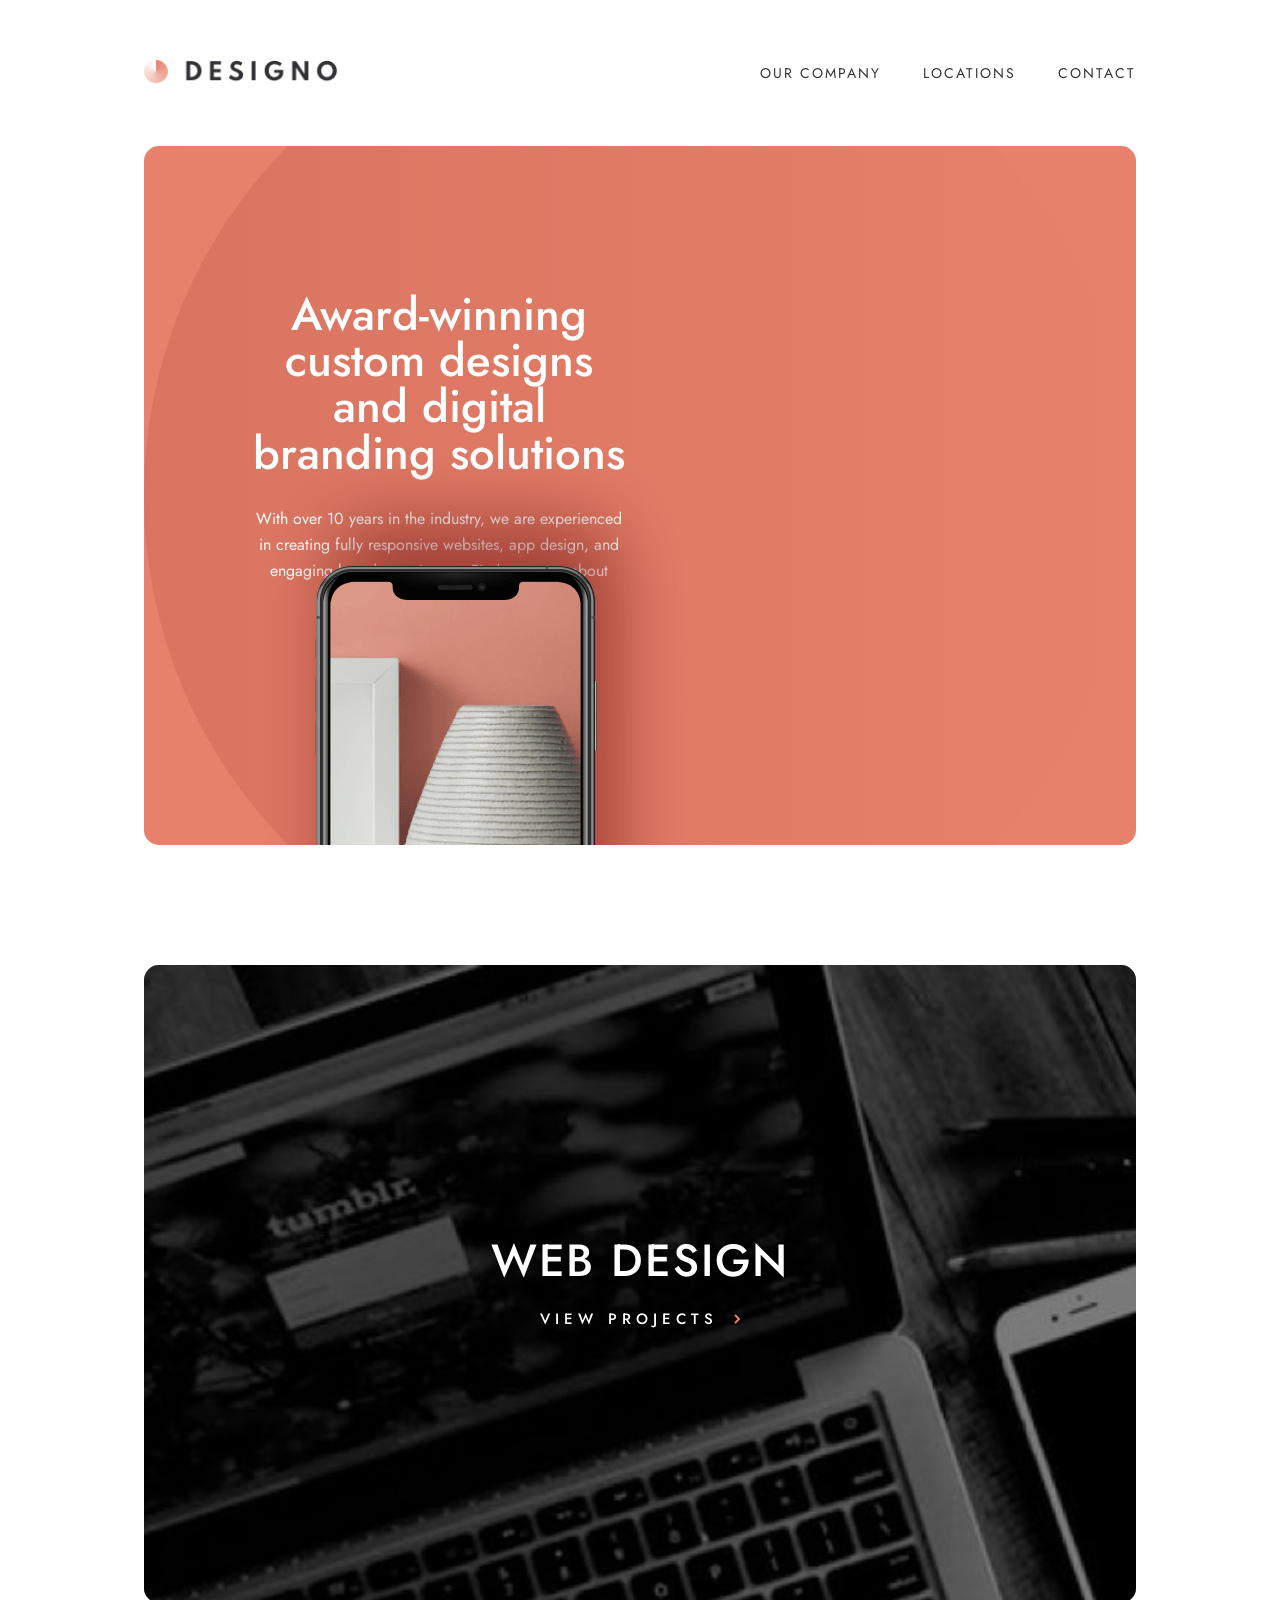
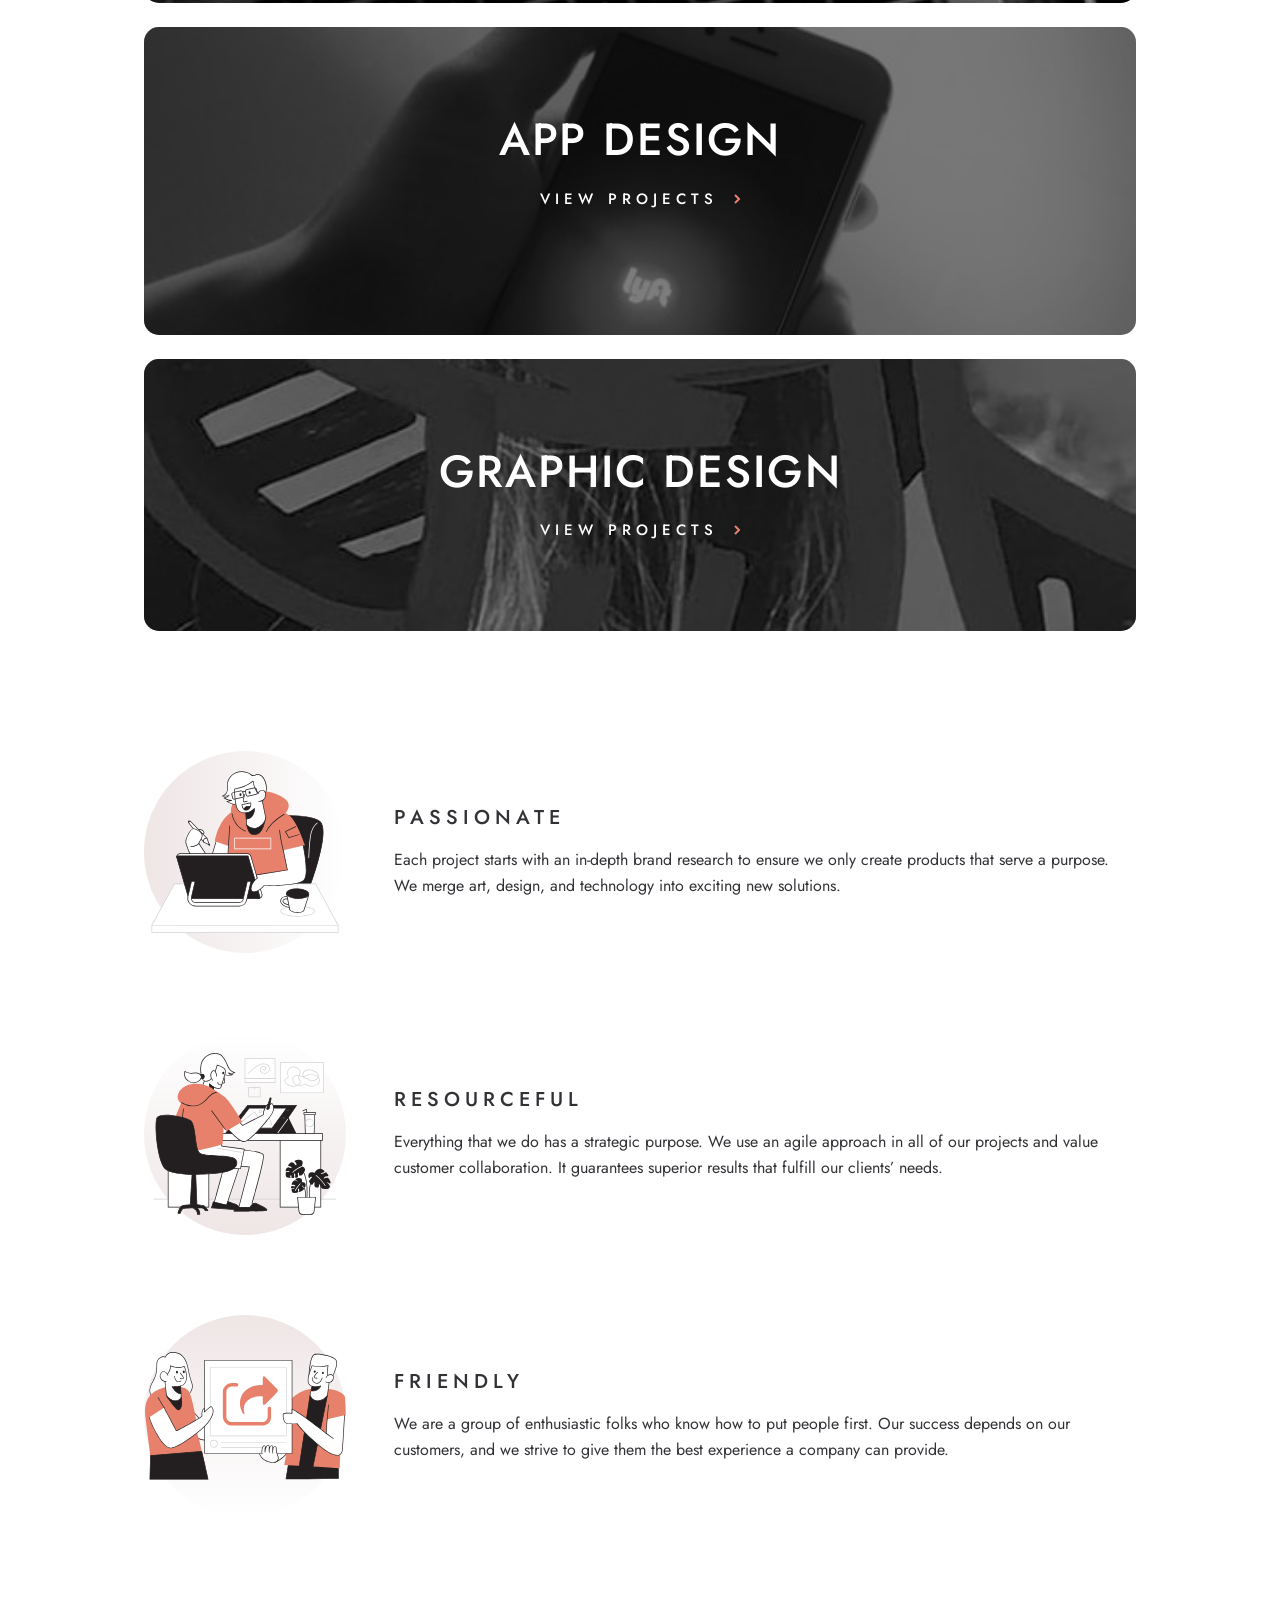
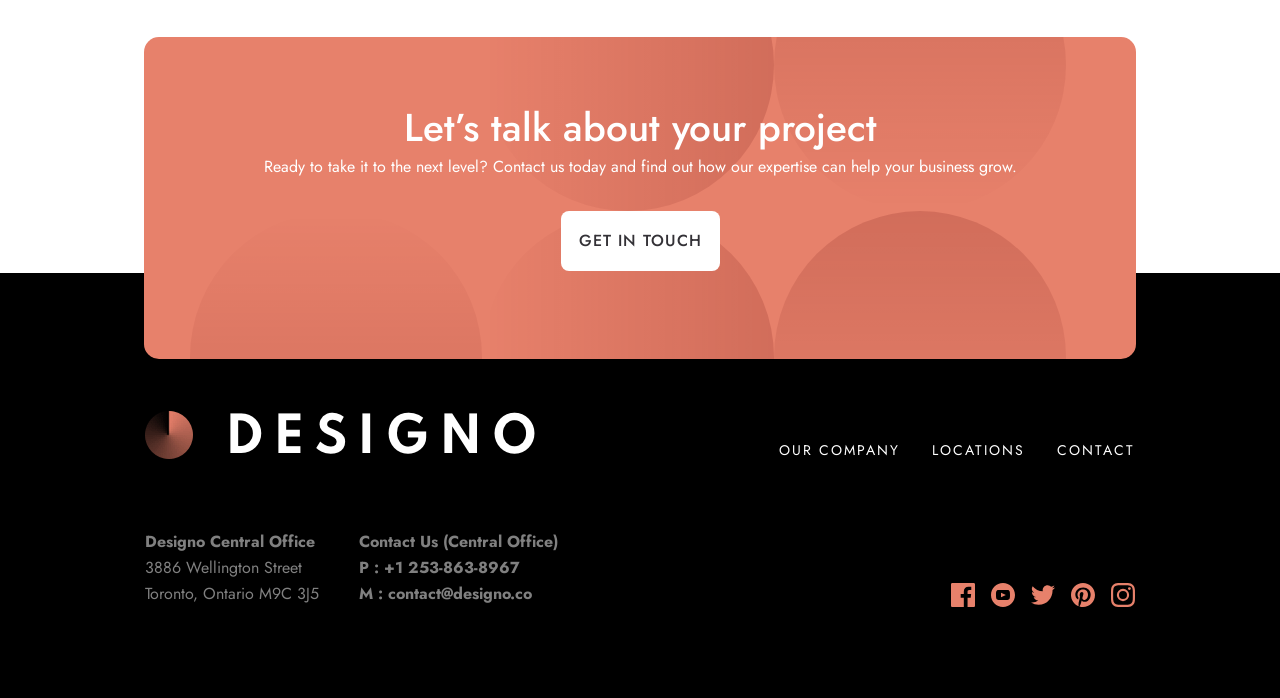
==== commit 182e0f3e: "fixing logo link in footer" ====
--- a/index.html
+++ b/index.html
@@ -186,7 +186,7 @@
           touch</button></a>
     </div>
     <div class="footer-content-wrapper">
-      <img src="/assets/shared/desktop/logo-light.png" alt="Designo Logo.">
+      <img src="./assets/shared/desktop/logo-light.png" alt="Designo Logo.">
       <nav>
         <ul>
           <a href="about.html">
--- a/styles/css/styles.min.css
+++ b/styles/css/styles.min.css
@@ -1 +1 @@
-header{display:flex;flex-direction:row;justify-content:space-between;align-items:center;position:relative;padding:clamp(2.188rem,2.723vw + 1.549rem,4rem) clamp(1.5rem,13.239vw - 1.603rem,10.313rem)}header img{width:200px;max-width:100%;z-index:9998}header .desktop-menu{display:none}@media screen and (width > 768px){header .desktop-menu{display:inline-block}header .desktop-menu .menu{display:flex;flex-direction:row;gap:42px;list-style-type:none;padding:0}header .desktop-menu .menu a{text-decoration:none}header .desktop-menu .menu a li{text-transform:uppercase;color:#333136;font-family:"Jost",sans-serif;font-size:14px;font-weight:400;letter-spacing:2px;line-height:14px}header .desktop-menu .menu a:hover{-webkit-text-decoration:underline #333136;text-decoration:underline #333136;text-decoration-thickness:1px}}header .mobile-menu{background-color:#000;position:fixed;top:100px;left:0;width:100%;padding:3rem 1.5rem;transform:translateY(-430px);display:inline-block;opacity:0;transition:all .7s ease-in;transition-behavior:allow-discrete;z-index:9999}header .mobile-menu ul{padding:0;list-style-type:none;display:flex;flex-direction:column;gap:32px}header .mobile-menu ul a{text-decoration:none}header .mobile-menu ul a li{color:#fff;text-transform:uppercase;font-family:"Jost",sans-serif;font-size:24px;font-weight:400;letter-spacing:2px;line-height:25px}header .menuIsOpen{transform:translateY(0px);opacity:1}.content-wrapper{width:100%;padding-left:clamp(1.5rem,13.239vw - 1.603rem,10.313rem);padding-right:clamp(1.5rem,13.239vw - 1.603rem,10.313rem);position:relative;overflow-x:hidden;display:flex;flex-direction:column}footer{display:grid;grid-template-columns:repeat(2, 1fr);grid-template-rows:repeat(6, auto)}@media screen and (width > 768px){footer{grid-template-rows:repeat(5, 1fr)}}footer .footer-cta-wrapper{grid-area:1/1/4/3;background-color:#e7816b;margin-left:clamp(1.5rem,13.239vw - 1.603rem,10.313rem);margin-right:clamp(1.5rem,13.239vw - 1.603rem,10.313rem);padding:clamp(4rem,.751vw + 3.824rem,4.5rem) clamp(1.5rem,6.761vw - .085rem,6rem);border-radius:15px;z-index:9999;display:flex;flex-direction:column;align-items:center;text-align:center;margin-bottom:32px;background-image:url("/assets/shared/desktop/bg-pattern-call-to-action.svg");background-position:40% 45%;background-repeat:no-repeat}@media screen and (width > 768px){footer .footer-cta-wrapper{grid-area:1/1/4/5}}@media screen and (width > 1280px){footer .footer-cta-wrapper{display:grid;grid-template-columns:repeat(2, 1fr);-moz-column-gap:300px;column-gap:300px;background-position:100% 40%}}footer .footer-cta-wrapper h2{color:#fff;font-family:"Jost",sans-serif;font-size:clamp(2rem,.751vw + 1.824rem,2.5rem);line-height:clamp(2.25rem,.376vw + 2.162rem,2.5rem);font-weight:500}@media screen and (width > 1280px){footer .footer-cta-wrapper h2{align-self:end;justify-self:start;margin-bottom:10px;text-align:start}}footer .footer-cta-wrapper p{display:flex;gap:32px;margin-top:6px;margin-bottom:32px;color:#fff;font-family:"Jost",sans-serif;font-size:16px;line-height:25px}@media screen and (width > 1280px){footer .footer-cta-wrapper p{grid-column:1;text-align:start;margin-top:10px;align-self:start}}@media screen and (width > 1280px){footer .footer-cta-wrapper a{grid-area:1/2/3/3;align-self:center;justify-self:end}}footer .footer-content-wrapper{grid-area:3/1/10/3;display:grid;grid-template-rows:subgrid;background-color:#000;padding-top:clamp(4rem,.751vw + 3.824rem,4.5rem);padding-bottom:clamp(4rem,.751vw + 3.824rem,4.5rem);row-gap:40px}@media screen and (width > 768px){footer .footer-content-wrapper{padding-right:clamp(2.5rem,11.643vw - .229rem,10.25rem);padding-left:clamp(2.5rem,11.643vw - .229rem,10.25rem)}}footer .footer-content-wrapper img{grid-column:1/2;grid-row:2;align-self:center;justify-self:center}@media screen and (width > 768px){footer .footer-content-wrapper img{align-self:start;justify-self:auto}}footer .footer-content-wrapper nav{grid-column:1/2;grid-row:3;align-self:center;justify-self:center}@media screen and (width > 768px){footer .footer-content-wrapper nav{grid-column:2;grid-row:2;align-self:center;justify-self:end}}footer .footer-content-wrapper nav ul{padding:0;list-style-type:none;text-align:center;display:flex;flex-direction:column;gap:32px}@media screen and (width > 768px){footer .footer-content-wrapper nav ul{flex-direction:row}}footer .footer-content-wrapper nav ul a{text-decoration:none}footer .footer-content-wrapper nav ul a li{color:#fff;text-transform:uppercase;font-family:"Jost",sans-serif;font-size:14px;font-weight:400;line-height:14px;letter-spacing:2px}footer .footer-content-wrapper nav ul a:hover{-webkit-text-decoration:underline #fff;text-decoration:underline #fff;text-decoration-thickness:1px}footer .footer-content-wrapper address{grid-column:1/2;grid-row:4;color:#fff;font-family:sans-serif;align-items:center;justify-self:center;text-align:center;font-style:normal;display:flex;flex-direction:column;gap:40px}@media screen and (width > 768px){footer .footer-content-wrapper address{grid-column:1;grid-row:3;flex-direction:row;text-align:start;justify-self:start;align-self:end}}footer .footer-content-wrapper address div{display:flex;flex-direction:column}footer .footer-content-wrapper address div span{font-family:"Jost",sans-serif;font-size:16px;font-weight:700;color:#fff;opacity:.5;line-height:26px}footer .footer-content-wrapper address div .address_normal{font-weight:400}footer .footer-content-wrapper .social-links{grid-column:1/2;grid-row:5;display:flex;flex-direction:row;align-items:center;justify-content:center;gap:16px}@media screen and (width > 768px){footer .footer-content-wrapper .social-links{grid-column:2;grid-row:3;justify-self:end;align-self:end}}footer .footer-content-wrapper .social-links svg:hover{cursor:pointer}footer .footer-content-wrapper .social-links svg:hover path{fill:#ffad9b}.contact-footer-content-wrapper{display:grid;grid-template-columns:1fr;width:100vw;row-gap:32px;background-color:#000;padding-top:clamp(4rem,.751vw + 3.824rem,4.5rem);padding-bottom:clamp(4rem,.751vw + 3.824rem,4.5rem)}@media screen and (width > 768px){.contact-footer-content-wrapper{grid-template-columns:1fr 1fr;grid-template-rows:1fr 1fr;row-gap:0;padding-right:clamp(2.5rem,11.643vw - .229rem,10.25rem);padding-left:clamp(2.5rem,11.643vw - .229rem,10.25rem)}}.contact-footer-content-wrapper img{align-self:center;justify-self:center}@media screen and (width > 768px){.contact-footer-content-wrapper img{align-self:start;justify-self:auto}}.contact-footer-content-wrapper nav{align-self:center;justify-self:center}@media screen and (width > 768px){.contact-footer-content-wrapper nav{grid-column:2;grid-row:1;align-self:center;justify-self:end}}.contact-footer-content-wrapper nav ul{padding:0;list-style-type:none;text-align:center;display:flex;flex-direction:column;gap:32px}@media screen and (width > 768px){.contact-footer-content-wrapper nav ul{flex-direction:row}}.contact-footer-content-wrapper nav ul a{text-decoration:none}.contact-footer-content-wrapper nav ul a li{color:#fff;text-transform:uppercase;font-family:"Jost",sans-serif;font-size:14px;font-weight:400;line-height:14px;letter-spacing:2px}.contact-footer-content-wrapper nav ul a:hover{-webkit-text-decoration:underline #fff;text-decoration:underline #fff;text-decoration-thickness:1px}.contact-footer-content-wrapper address{color:#fff;font-family:sans-serif;align-items:center;justify-self:center;text-align:center;font-style:normal;display:flex;flex-direction:column;gap:40px}@media screen and (width > 768px){.contact-footer-content-wrapper address{grid-column:1;grid-row:3;flex-direction:row;text-align:start;justify-self:start;align-self:end}}.contact-footer-content-wrapper address div{display:flex;flex-direction:column}.contact-footer-content-wrapper address div span{font-family:"Jost",sans-serif;font-size:16px;font-weight:700;color:#fff;opacity:.5;line-height:26px}.contact-footer-content-wrapper address div .address_normal{font-weight:400}.contact-footer-content-wrapper .social-links{display:flex;flex-direction:row;align-items:center;justify-content:center;gap:16px}@media screen and (width > 768px){.contact-footer-content-wrapper .social-links{grid-column:2;grid-row:3;justify-self:end;align-self:end}}.contact-footer-content-wrapper .social-links svg:hover{cursor:pointer}.contact-footer-content-wrapper .social-links svg:hover path{fill:#ffad9b}.mobile-menu-button{background:rgba(0,0,0,0);border:none;cursor:pointer;display:flex}@media screen and (width > 768px){.mobile-menu-button{display:none}}.mobile-menu-button .hidden{display:none}.cta_btn,.footer-cta_btn{border:none;border-radius:8px;background-color:#fff;padding:18px;font-family:"Jost",sans-serif;font-weight:500;letter-spacing:1px;text-transform:uppercase;color:#333136;transition:all .45s ease}.cta_btn:hover,.footer-cta_btn:hover{background-color:#ffad9b;color:#fff;cursor:pointer}.home_hero{position:relative;width:100vw;margin-left:calc(50% - 50vw);margin-right:calc(50% - 50vw);display:flex;flex-direction:column;align-items:center;text-align:center;background-color:#e7816b;padding:80px 24px;height:95vh;overflow-y:hidden;background-image:url("/assets/shared/desktop/bg-pattern-small-circle.svg");background-repeat:no-repeat;background-position:-10% 50%;background-size:cover}@media screen and (width > 768px){.home_hero{margin-right:unset;margin-left:unset;width:100%;border-radius:15px;overflow-x:hidden}}@media screen and (width >= 1280px){.home_hero{display:grid;grid-template-columns:1fr 1fr;padding:145px 95px;align-items:start;overflow-x:hidden;height:-moz-min-content;height:min-content}}.home_hero .hero-copy_container{display:flex;flex-direction:column;gap:30px}@media screen and (width > 1280px){.home_hero .hero-copy_container{text-align:start}}.home_hero .hero-copy_container h1{font-family:"Jost",sans-serif;font-size:clamp(2rem,1.502vw + 1.648rem,3rem);font-weight:500;color:#fff;line-height:clamp(2.25rem,1.127vw + 1.986rem,3rem)}.home_hero .hero-copy_container p{font-family:"Jost",sans-serif;font-size:16px;font-weight:400;line-height:26px;color:#fff}.home_hero img{position:absolute;transform:translateY(300px);transform-origin:right center}@media screen and (width > 768px){.home_hero img{transform:translateY(250px)}}@media screen and (width > 1280px){.home_hero img{transform:translateY(30px);transform:translateX(750px)}}+header{display:flex;flex-direction:row;justify-content:space-between;align-items:center;position:relative;padding:clamp(2.188rem,2.723vw + 1.549rem,4rem) clamp(1.5rem,13.239vw - 1.603rem,10.313rem)}header img{width:200px;max-width:100%;z-index:9998}header .desktop-menu{display:none}@media screen and (width > 768px){header .desktop-menu{display:inline-block}header .desktop-menu .menu{display:flex;flex-direction:row;gap:42px;list-style-type:none;padding:0}header .desktop-menu .menu a{text-decoration:none}header .desktop-menu .menu a li{text-transform:uppercase;color:#333136;font-family:"Jost",sans-serif;font-size:14px;font-weight:400;letter-spacing:2px;line-height:14px}header .desktop-menu .menu a:hover{-webkit-text-decoration:underline #333136;text-decoration:underline #333136;text-decoration-thickness:1px}}header .mobile-menu{background-color:#000;position:fixed;top:100px;left:0;width:100%;padding:3rem 1.5rem;transform:translateY(-430px);display:inline-block;opacity:0;transition:all .7s ease-in;transition-behavior:allow-discrete;z-index:9999}header .mobile-menu ul{padding:0;list-style-type:none;display:flex;flex-direction:column;gap:32px}header .mobile-menu ul a{text-decoration:none}header .mobile-menu ul a li{color:#fff;text-transform:uppercase;font-family:"Jost",sans-serif;font-size:24px;font-weight:400;letter-spacing:2px;line-height:25px}header .menuIsOpen{transform:translateY(0px);opacity:1}.content-wrapper{width:100%;padding-left:clamp(1.5rem,13.239vw - 1.603rem,10.313rem);padding-right:clamp(1.5rem,13.239vw - 1.603rem,10.313rem);position:relative;overflow-x:hidden;display:flex;flex-direction:column}footer{display:grid;grid-template-columns:repeat(2, 1fr);grid-template-rows:repeat(6, auto)}@media screen and (width > 768px){footer{grid-template-rows:repeat(5, 1fr)}}footer .footer-cta-wrapper{grid-area:1/1/4/3;background-color:#e7816b;margin-left:clamp(1.5rem,13.239vw - 1.603rem,10.313rem);margin-right:clamp(1.5rem,13.239vw - 1.603rem,10.313rem);padding:clamp(4rem,.751vw + 3.824rem,4.5rem) clamp(1.5rem,6.761vw - .085rem,6rem);border-radius:15px;z-index:9999;display:flex;flex-direction:column;align-items:center;text-align:center;margin-bottom:32px;background-image:url("/assets/shared/desktop/bg-pattern-call-to-action.svg");background-position:40% 45%;background-repeat:no-repeat}@media screen and (width > 768px){footer .footer-cta-wrapper{grid-area:1/1/4/5}}@media screen and (width > 1280px){footer .footer-cta-wrapper{display:grid;grid-template-columns:repeat(2, 1fr);-moz-column-gap:300px;column-gap:300px;background-position:100% 40%}}footer .footer-cta-wrapper h2{color:#fff;font-family:"Jost",sans-serif;font-size:clamp(2rem,.751vw + 1.824rem,2.5rem);line-height:clamp(2.25rem,.376vw + 2.162rem,2.5rem);font-weight:500}@media screen and (width > 1280px){footer .footer-cta-wrapper h2{align-self:end;justify-self:start;margin-bottom:10px;text-align:start}}footer .footer-cta-wrapper p{display:flex;gap:32px;margin-top:6px;margin-bottom:32px;color:#fff;font-family:"Jost",sans-serif;font-size:16px;line-height:25px}@media screen and (width > 1280px){footer .footer-cta-wrapper p{grid-column:1;text-align:start;margin-top:10px;align-self:start}}@media screen and (width > 1280px){footer .footer-cta-wrapper a{grid-area:1/2/3/3;align-self:center;justify-self:end}}footer .footer-content-wrapper{grid-area:3/1/10/3;display:grid;grid-template-rows:subgrid;background-color:#000;padding-top:clamp(4rem,.751vw + 3.824rem,4.5rem);padding-bottom:clamp(4rem,.751vw + 3.824rem,4.5rem);row-gap:40px}@media screen and (width > 768px){footer .footer-content-wrapper{padding-right:clamp(2.5rem,11.643vw - .229rem,10.25rem);padding-left:clamp(2.5rem,11.643vw - .229rem,10.25rem)}}footer .footer-content-wrapper img{grid-column:1/2;grid-row:2;align-self:center;justify-self:center}@media screen and (width > 768px){footer .footer-content-wrapper img{align-self:start;justify-self:auto}}footer .footer-content-wrapper nav{grid-column:1/2;grid-row:3;align-self:center;justify-self:center}@media screen and (width > 768px){footer .footer-content-wrapper nav{grid-column:2;grid-row:2;align-self:center;justify-self:end}}footer .footer-content-wrapper nav ul{padding:0;list-style-type:none;text-align:center;display:flex;flex-direction:column;gap:32px}@media screen and (width > 768px){footer .footer-content-wrapper nav ul{flex-direction:row}}footer .footer-content-wrapper nav ul a{text-decoration:none}footer .footer-content-wrapper nav ul a li{color:#fff;text-transform:uppercase;font-family:"Jost",sans-serif;font-size:14px;font-weight:400;line-height:14px;letter-spacing:2px}footer .footer-content-wrapper nav ul a:hover{-webkit-text-decoration:underline #fff;text-decoration:underline #fff;text-decoration-thickness:1px}footer .footer-content-wrapper address{grid-column:1/2;grid-row:4;color:#fff;font-family:sans-serif;align-items:center;justify-self:center;text-align:center;font-style:normal;display:flex;flex-direction:column;gap:40px}@media screen and (width > 768px){footer .footer-content-wrapper address{grid-column:1;grid-row:3;flex-direction:row;text-align:start;justify-self:start;align-self:end}}footer .footer-content-wrapper address div{display:flex;flex-direction:column}footer .footer-content-wrapper address div span{font-family:"Jost",sans-serif;font-size:16px;font-weight:700;color:#fff;opacity:.5;line-height:26px}footer .footer-content-wrapper address div .address_normal{font-weight:400}footer .footer-content-wrapper .social-links{grid-column:1/2;grid-row:5;display:flex;flex-direction:row;align-items:center;justify-content:center;gap:16px}@media screen and (width > 768px){footer .footer-content-wrapper .social-links{grid-column:2;grid-row:3;justify-self:end;align-self:end}}footer .footer-content-wrapper .social-links svg:hover{cursor:pointer}footer .footer-content-wrapper .social-links svg:hover path{fill:#ffad9b}.contact-footer-content-wrapper{display:grid;grid-template-columns:1fr;width:100%;row-gap:32px;background-color:#000;padding-top:clamp(4rem,.751vw + 3.824rem,4.5rem);padding-bottom:clamp(4rem,.751vw + 3.824rem,4.5rem)}@media screen and (width > 768px){.contact-footer-content-wrapper{grid-template-columns:1fr 1fr;grid-template-rows:1fr 1fr;row-gap:0;padding-right:clamp(2.5rem,11.643vw - .229rem,10.25rem);padding-left:clamp(2.5rem,11.643vw - .229rem,10.25rem)}}.contact-footer-content-wrapper img{align-self:center;justify-self:center}@media screen and (width > 768px){.contact-footer-content-wrapper img{align-self:start;justify-self:auto}}.contact-footer-content-wrapper nav{align-self:center;justify-self:center}@media screen and (width > 768px){.contact-footer-content-wrapper nav{grid-column:2;grid-row:1;align-self:center;justify-self:end}}.contact-footer-content-wrapper nav ul{padding:0;list-style-type:none;text-align:center;display:flex;flex-direction:column;gap:32px}@media screen and (width > 768px){.contact-footer-content-wrapper nav ul{flex-direction:row}}.contact-footer-content-wrapper nav ul a{text-decoration:none}.contact-footer-content-wrapper nav ul a li{color:#fff;text-transform:uppercase;font-family:"Jost",sans-serif;font-size:14px;font-weight:400;line-height:14px;letter-spacing:2px}.contact-footer-content-wrapper nav ul a:hover{-webkit-text-decoration:underline #fff;text-decoration:underline #fff;text-decoration-thickness:1px}.contact-footer-content-wrapper address{color:#fff;font-family:sans-serif;align-items:center;justify-self:center;text-align:center;font-style:normal;display:flex;flex-direction:column;gap:40px}@media screen and (width > 768px){.contact-footer-content-wrapper address{grid-column:1;grid-row:3;flex-direction:row;text-align:start;justify-self:start;align-self:end}}.contact-footer-content-wrapper address div{display:flex;flex-direction:column}.contact-footer-content-wrapper address div span{font-family:"Jost",sans-serif;font-size:16px;font-weight:700;color:#fff;opacity:.5;line-height:26px}.contact-footer-content-wrapper address div .address_normal{font-weight:400}.contact-footer-content-wrapper .social-links{display:flex;flex-direction:row;align-items:center;justify-content:center;gap:16px}@media screen and (width > 768px){.contact-footer-content-wrapper .social-links{grid-column:2;grid-row:3;justify-self:end;align-self:end}}.contact-footer-content-wrapper .social-links svg:hover{cursor:pointer}.contact-footer-content-wrapper .social-links svg:hover path{fill:#ffad9b}.mobile-menu-button{background:rgba(0,0,0,0);border:none;cursor:pointer;display:flex}@media screen and (width > 768px){.mobile-menu-button{display:none}}.mobile-menu-button .hidden{display:none}.cta_btn,.footer-cta_btn{border:none;border-radius:8px;background-color:#fff;padding:18px;font-family:"Jost",sans-serif;font-weight:500;letter-spacing:1px;text-transform:uppercase;color:#333136;transition:all .45s ease}.cta_btn:hover,.footer-cta_btn:hover{background-color:#ffad9b;color:#fff;cursor:pointer}.location_btn{border:none;border-radius:8px;background-color:#e7816b;padding:18px;font-family:"Jost",sans-serif;font-weight:500;letter-spacing:1px;text-transform:uppercase;color:#fff;transition:all .45s ease}.location_btn:hover{background-color:#ffad9b;color:#fff;cursor:pointer}.submit-form_btn{padding:18px 48px;border-radius:8px;border:none;background-color:#fff;color:#000;font-family:"Jost",sans-serif;font-size:15px;font-weight:500;letter-spacing:1px;text-transform:uppercase}a{text-decoration:none}@media screen and (width >= 1280px){a.web-design-item{grid-area:1/1/3/2}}@media screen and (width >= 768px){a.app-design-item{height:100%}}@media screen and (width >= 768px){a.graphic-design-item{height:100%}}a .work-container{padding:90px 56px;display:flex;flex-direction:column;align-items:center;width:100%;position:relative;border-radius:15px;gap:24px}a .work-container:hover{cursor:pointer}a .work-container:hover .work-overlay{background-color:#e7816b;opacity:.85}a .work-container .work-overlay{position:absolute;top:0;left:0;width:100%;height:100%;background-color:#000;opacity:.49;border-radius:15px}a .work-container h2{font-family:"Jost",sans-serif;font-size:clamp(1.75rem,1.878vw + 1.31rem,3rem);line-height:clamp(2.25rem,1.127vw + 1.986rem,3rem);letter-spacing:clamp(.063rem,.094vw + .04rem,.125rem);font-weight:500;text-transform:uppercase;color:#fff;z-index:2}a .work-container .work-copy{display:flex;flex-direction:row;align-items:center;gap:16px;z-index:2}a .work-container .work-copy p{font-family:"Jost",sans-serif;font-size:15px;text-transform:uppercase;letter-spacing:5px;color:#fff;font-weight:500}a .work-container.web-design{background-image:url("/assets/home/mobile/image-web-design.jpg");background-repeat:no-repeat;background-size:cover}@media screen and (width >= 768px){a .work-container.web-design{background-image:url("/assets/home/tablet/image-web-design.jpg")}}@media screen and (width >= 1280px){a .work-container.web-design{padding:273px 136px;background-image:url("/assets/home/desktop/image-web-design-large.jpg")}}a .work-container.app-design{background-image:url("/assets/home/mobile/image-app-design.jpg");background-repeat:no-repeat;background-size:cover}@media screen and (width >= 768px){a .work-container.app-design{background-image:url("/assets/home/tablet/image-app-design.jpg");height:100%}}@media screen and (width >= 1280px){a .work-container.app-design{background-image:url("/assets/home/desktop/image-app-design.jpg");height:100%}}a .work-container.graphic-design{background-image:url("/assets/home/mobile/image-graphic-design.jpg");background-repeat:no-repeat;background-size:cover}@media screen and (width >= 768px){a .work-container.graphic-design{background-image:url("/assets/home/tablet/image-graphic-design.jpg");height:100%}}@media screen and (width >= 1280px){a .work-container.graphic-design{background-image:url("/assets/home/desktop/image-graphic-design.jpg");height:100%}}.inner-page_hero{position:relative;width:100vw;margin-left:calc(50% - 50vw);margin-right:calc(50% - 50vw);background-color:#e7816b;padding:105px 24px;display:flex;flex-direction:column;align-items:center;justify-content:center;text-align:center;gap:24px;background-image:url("/assets/shared/desktop/bg-pattern-small-circle.svg");background-repeat:no-repeat;background-position:100% 0%;background-size:310px}.inner-page_hero h1{font-family:"Jost",sans-serif;font-size:clamp(2rem,1.648rem + 1.502vw,3rem);font-weight:500;line-height:clamp(2.25rem,1.986rem + 1.127vw,3rem);color:#fff}.inner-page_hero p{font-family:"Jost",sans-serif;font-size:16px;line-height:26px;font-weight:400;color:#fff}@media screen and (width > 768px){.inner-page_hero{margin-right:unset;margin-left:unset;width:100%;border-radius:15px;overflow-x:hidden;margin-bottom:120px;position:relative;overflow:hidden;background-image:none}.inner-page_hero::before{content:"";position:absolute;width:100%;height:100%;top:0;left:0;background-image:url("/assets/shared/desktop/bg-pattern-call-to-action.svg");background-repeat:no-repeat;background-size:cover;background-position:right;transform:rotate(180deg)}}@media screen and (width > 1280px){.inner-page_hero{padding:64px 190px;background-image:none}.inner-page_hero::before{content:"";position:absolute;width:100%;height:100%;top:0;left:0;background-image:url("/assets/shared/desktop/bg-pattern-call-to-action.svg");background-repeat:no-repeat;background-size:cover;background-position:right;transform:rotate(180deg)}}.work-examples_grid{--grid-max-col-count: 3;--grid-min-col-size: 327px;--grid-gap: 30px;--grid-col-size-calc: calc( 100% - var(--grid-gap) * var(--grid-max-col-count) ) / var(--grid-max-col-count);--grid-col-min-size-calc: min( 100%, max(var(--grid-min-col-size), var(--grid-col-size-calc)) );display:grid;gap:var(--grid-gap);grid-template-columns:repeat(auto-fit, minmax(var(--grid-col-min-size-calc), 1fr))}@media screen and (width < 768px){.work-examples_grid{margin-top:96px}}.work-example{border-radius:15px;display:flex;flex-direction:column}.work-example .example-img img{border-top-left-radius:15px;border-top-right-radius:15px}.work-example .example-copy-container{background-image:linear-gradient(#e7816b, #e7816b);background-size:100% 0;background-repeat:no-repeat;transition:.5s;background-color:#fdf3f0;padding:32px 30px;border-bottom-left-radius:15px;border-bottom-right-radius:15px;text-align:center}.work-example .example-copy-container:hover{cursor:pointer;background-size:100% 100%}.work-example .example-copy-container:hover h3,.work-example .example-copy-container:hover p{color:#fff}.work-example .example-copy-container h3{font-family:"Jost",sans-serif;font-size:20px;line-height:26px;font-weight:500;letter-spacing:5px;color:#e7816b;text-transform:uppercase;transition:.5s}.work-example .example-copy-container p{font-family:"Jost",sans-serif;font-size:16px;line-height:26px;font-weight:400;color:#333136;transition:.5s}.inner-works_container{display:grid;grid-template-columns:1fr;grid-template-rows:1fr 1fr;row-gap:30px;margin-top:clamp(6rem,4.592rem + 6.009vw,10rem);margin-bottom:clamp(6rem,4.592rem + 6.009vw,10rem)}@media screen and (width >= 1280px){.inner-works_container{grid-template-columns:1fr 1fr;grid-template-rows:auto;-moz-column-gap:30px;column-gap:30px}}@media screen and (width >= 1280px){.inner-works_container a .work-container.web-design{padding:90px 56px}}.locations-wrapper{display:flex;flex-direction:column;align-items:center;justify-content:center;text-align:center;margin-top:120px;margin-bottom:120px;gap:48px}@media screen and (width > 1280px){.locations-wrapper{display:grid;grid-template-columns:repeat(3, 1fr);grid-template-rows:1fr;align-items:center;justify-content:center}}.locations-wrapper .location{display:flex;flex-direction:column;align-items:center;gap:30px}.locations-wrapper .location:first-child .bg-circle-container{position:relative;overflow:hidden}.locations-wrapper .location:first-child .bg-circle-container::before{content:"";position:absolute;width:100%;height:100%;top:0;left:0;z-index:-1;background:url("/assets/shared/desktop/bg-pattern-small-circle.svg") no-repeat center;background-size:cover;transform:rotate(90deg)}.locations-wrapper .location:nth-child(2) .bg-circle-container{position:relative;overflow:hidden}.locations-wrapper .location:nth-child(2) .bg-circle-container::before{content:"";position:absolute;width:100%;height:100%;top:0;left:0;z-index:-1;background:url("/assets/shared/desktop/bg-pattern-small-circle.svg") no-repeat center;background-size:cover;transform:rotate(15deg)}.locations-wrapper .location:nth-child(3) .bg-circle-container{position:relative;overflow:hidden}.locations-wrapper .location:nth-child(3) .bg-circle-container::before{content:"";position:absolute;width:100%;height:100%;top:0;left:0;z-index:-1;background:url("/assets/shared/desktop/bg-pattern-small-circle.svg") no-repeat center;background-size:cover;transform:rotate(-90deg)}.locations-wrapper .location .location-copy{display:flex;flex-direction:column;gap:32px}.locations-wrapper .location .location-copy h3{font-family:"Jost",sans-serif;font-size:20px;line-height:20px;text-transform:uppercase;font-weight:500;letter-spacing:5px}.home_hero{position:relative;width:100vw;margin-left:calc(50% - 50vw);margin-right:calc(50% - 50vw);display:flex;flex-direction:column;align-items:center;text-align:center;background-color:#e7816b;padding:80px 24px;height:95vh;overflow-y:hidden;background-image:url("/assets/shared/desktop/bg-pattern-small-circle.svg");background-repeat:no-repeat;background-position:-10% 50%;background-size:cover}@media screen and (width > 768px){.home_hero{margin-right:unset;margin-left:unset;width:100%;border-radius:15px;overflow-x:hidden}}@media screen and (width >= 1280px){.home_hero{display:grid;grid-template-columns:1fr 1fr;padding:145px 95px;align-items:start;overflow-x:hidden;height:-moz-min-content;height:min-content}}.home_hero .hero-copy_container{display:flex;flex-direction:column;gap:30px}@media screen and (width > 1280px){.home_hero .hero-copy_container{text-align:start}}.home_hero .hero-copy_container h1{font-family:"Jost",sans-serif;font-size:clamp(2rem,1.502vw + 1.648rem,3rem);font-weight:500;color:#fff;line-height:clamp(2.25rem,1.127vw + 1.986rem,3rem)}.home_hero .hero-copy_container p{font-family:"Jost",sans-serif;font-size:16px;font-weight:400;line-height:26px;color:#fff}.home_hero img{position:absolute;transform:translateY(300px);transform-origin:right center}@media screen and (width > 768px){.home_hero img{transform:translateY(250px)}}@media screen and (width > 1280px){.home_hero img{transform:translateY(30px);transform:translateX(750px)}}.work-grid-wrapper{display:grid;grid-template-columns:1fr;grid-template-rows:repeat(3, 1fr);align-items:center;row-gap:24px;margin:120px 0}@media screen and (width > 1280px){.work-grid-wrapper{grid-template-columns:repeat(2, 1fr);grid-template-rows:repeat(2, 1fr);-moz-column-gap:30px;column-gap:30px}}.traits-wrapper{display:flex;flex-direction:column;align-items:center;justify-content:center;margin-bottom:120px;gap:80px}@media screen and (width > 1280px){.traits-wrapper{display:grid;grid-template-columns:repeat(3, 1fr);grid-template-rows:1fr;margin-bottom:160px;-moz-column-gap:30px;column-gap:30px}}.traits-wrapper .trait-container{display:flex;flex-direction:column;align-items:center;text-align:center;gap:48px}@media screen and (min-width: 768px)and (max-width: 1280px){.traits-wrapper .trait-container{display:grid;grid-template-columns:auto 1fr;text-align:start}}.traits-wrapper .trait-container h3{font-family:"Jost",sans-serif;font-size:20px;font-weight:500;text-transform:uppercase;letter-spacing:5px;line-height:26px;color:#333136;margin-bottom:32px}@media screen and (min-width: 768px)and (max-width: 1280px){.traits-wrapper .trait-container h3{margin-bottom:16px}}.traits-wrapper .trait-container p{font-family:"Jost",sans-serif;font-size:16px;font-weight:400;line-height:26px;color:#333136}.traits-wrapper .trait-container:first-child .bg-circle-container{background-image:url("/assets/shared/desktop/bg-pattern-small-circle.svg");background-repeat:no-repeat}.traits-wrapper .trait-container:nth-child(2) .bg-circle-container{position:relative;overflow:hidden}.traits-wrapper .trait-container:nth-child(2) .bg-circle-container::before{content:"";position:absolute;width:100%;height:100%;top:0;left:0;z-index:-1;background:url("/assets/shared/desktop/bg-pattern-small-circle.svg") no-repeat center;background-size:cover;transform:rotate(-90deg)}.traits-wrapper .trait-container:nth-child(3) .bg-circle-container{position:relative;overflow:hidden}.traits-wrapper .trait-container:nth-child(3) .bg-circle-container::before{content:"";position:absolute;width:100%;height:100%;top:0;left:0;z-index:-1;background:url("/assets/shared/desktop/bg-pattern-small-circle.svg") no-repeat center;background-size:cover;transform:rotate(90deg)}.about-hero{position:relative;width:100vw;margin-left:calc(50% - 50vw);margin-right:calc(50% - 50vw)}@media screen and (width >= 1280px){.about-hero picture{grid-column:2;grid-row:1}}.about-hero picture img{width:100%;height:100%}@media screen and (width > 768px){.about-hero{margin-right:unset;margin-left:unset;width:100%;border-radius:15px;overflow-x:hidden;margin-bottom:120px}}@media screen and (width >= 1280px){.about-hero{display:grid;grid-template-columns:1fr auto;grid-template-rows:1fr}}.about-hero .about-hero-copy{background-color:#e7816b;padding:80px 24px;display:flex;flex-direction:column;align-items:center;text-align:center;position:relative;overflow:hidden}@media screen and (width > 768px){.about-hero .about-hero-copy{padding:68px 58px}}@media screen and (width > 1280px){.about-hero .about-hero-copy{align-items:start;justify-content:center;text-align:start;padding-left:95px;padding-right:82px}}.about-hero .about-hero-copy::before{content:"";position:absolute;width:100%;height:100%;top:-300px;left:75px;background-image:url("/assets/shared/desktop/bg-pattern-small-circle.svg");background-repeat:no-repeat;background-size:contain;transform:rotate(-90deg)}@media screen and (width > 768px){.about-hero .about-hero-copy::before{top:-450px;left:-20px}}.about-hero .about-hero-copy h1{font-family:"Jost",sans-serif;color:#fff;font-size:clamp(2rem,1.502vw + 1.648rem,3rem);font-weight:500;line-height:clamp(2.25rem,1.127vw + 1.986rem,3rem);margin-bottom:24px}.about-hero .about-hero-copy p{font-family:"Jost",sans-serif;color:#fff;font-size:16px;line-height:26px;font-weight:400}.world-class-talent-container{position:relative;width:100vw;margin-left:calc(50% - 50vw);margin-right:calc(50% - 50vw)}.world-class-talent-container picture img{width:100%}@media screen and (width > 768px){.world-class-talent-container{margin-right:unset;margin-left:unset;width:100%;border-radius:15px;overflow-x:hidden}}@media screen and (width >= 1280px){.world-class-talent-container{display:grid;grid-template-columns:auto 1fr;grid-template-rows:1fr}}.world-class-talent-container .talent-copy-container{padding:80px 24px;display:flex;flex-direction:column;align-items:center;text-align:center;background-color:#fdf3f0}@media screen and (width > 768px){.world-class-talent-container .talent-copy-container{padding:68px 58px}}@media screen and (width > 1280px){.world-class-talent-container .talent-copy-container{align-items:start;justify-content:center;text-align:start;padding:154px 94px}}.world-class-talent-container .talent-copy-container h2{font-family:"Jost",sans-serif;color:#e7816b;font-size:clamp(2rem,.751vw + 1.824rem,2.5rem);font-weight:500;line-height:clamp(2.25rem,1.127vw + 1.986rem,3rem);margin-bottom:24px}.world-class-talent-container .talent-copy-container p{font-family:"Jost",sans-serif;color:#000;font-size:16px;line-height:26px;font-weight:400}.world-class-talent-container .talent-copy-container p:nth-child(2){margin-bottom:32px}.real-deal-container{position:relative;width:100vw;margin-left:calc(50% - 50vw);margin-right:calc(50% - 50vw);margin-bottom:120px}@media screen and (width >= 1280px){.real-deal-container picture{grid-column:2;grid-row:1}}.real-deal-container picture img{width:100%}@media screen and (width > 768px){.real-deal-container{margin-right:unset;margin-left:unset;width:100%;border-radius:15px;overflow-x:hidden}}@media screen and (width >= 1280px){.real-deal-container{display:grid;grid-template-columns:1fr auto;grid-template-rows:1fr}}.real-deal-container .real-deal-copy{padding:80px 24px;display:flex;flex-direction:column;align-items:center;text-align:center;background-color:#fdf3f0}@media screen and (width > 768px){.real-deal-container .real-deal-copy{padding:68px 58px 94px 58px}}@media screen and (width > 1280px){.real-deal-container .real-deal-copy{align-items:start;justify-content:center;text-align:start;padding:154px 94px}}.real-deal-container .real-deal-copy h2{font-family:"Jost",sans-serif;color:#e7816b;font-size:clamp(2rem,.751vw + 1.824rem,2.5rem);font-weight:500;line-height:clamp(2.25rem,1.127vw + 1.986rem,3rem);margin-bottom:24px}.real-deal-container .real-deal-copy p{font-family:"Jost",sans-serif;color:#000;font-size:16px;line-height:26px;font-weight:400}.real-deal-container .real-deal-copy p:nth-child(2){margin-bottom:32px}.map-wrapper{position:relative;width:100vw;margin-left:calc(50% - 50vw);margin-right:calc(50% - 50vw)}@media screen and (width > 768px){.map-wrapper{margin-right:unset;margin-left:unset;width:100%;border-radius:15px;overflow-x:hidden;margin-bottom:120px}}@media screen and (width >= 1280px){.map-wrapper{display:grid;grid-template-columns:auto 1fr;grid-template-rows:1fr;-moz-column-gap:30px;column-gap:30px}}@media screen and (width >= 1280px){.map-wrapper.canada,.map-wrapper.uk{display:grid;grid-template-columns:1fr auto;grid-template-rows:1fr;-moz-column-gap:30px;column-gap:30px}}.map-wrapper:not(:last-child){margin-bottom:40px}.map-wrapper:last-child{margin-bottom:120px}.map-wrapper.canada .map,.map-wrapper.uk .map{grid-column:2}@media screen and (width > 1280px){.map-wrapper.canada .map picture img,.map-wrapper.uk .map picture img{border-top-left-radius:15px;border-bottom-left-radius:15px}}.map-wrapper.canada .map-copy,.map-wrapper.uk .map-copy{grid-column:1;grid-row:1}@media screen and (width > 1280px){.map-wrapper.canada .map-copy,.map-wrapper.uk .map-copy{border-top-right-radius:15px;border-bottom-right-radius:15px}}.map-wrapper .map{height:320px;max-height:-moz-max-content;max-height:max-content;width:100%}.map-wrapper .map picture img{width:100%;max-height:100%}@media screen and (width > 1280px){.map-wrapper .map picture img{border-top-right-radius:15px;border-bottom-right-radius:15px}}.map-wrapper .map-copy{background-color:#fdf3f0;padding:80px 24px;display:flex;flex-direction:column;align-items:center;justify-content:center;text-align:center;background-image:url("/assets/locations/desktop/")}@media screen and (width >= 1280px){.map-wrapper .map-copy{display:grid;grid-template-columns:1fr;grid-template-rows:1fr;padding-left:95px;row-gap:24px;border-top-left-radius:15px;border-bottom-left-radius:15px}}.map-wrapper .map-copy h2{font-family:"Jost",sans-serif;font-size:clamp(2rem,1.824rem + .751vw,2.5rem);line-height:clamp(2.25rem,1.986rem + 1.127vw,3rem);font-weight:500;color:#e7816b}@media screen and (width >= 1280px){.map-wrapper .map-copy h2{align-self:end;justify-self:start}}.map-wrapper .map-copy address{display:flex;flex-direction:column;gap:24px}@media screen and (width >= 1280px){.map-wrapper .map-copy address{grid-column:1;grid-row:2;display:flex;flex-direction:row;text-align:start;gap:120px}}.map-wrapper .map-copy address div{display:flex;flex-direction:column}.map-wrapper .map-copy address div span{font-family:"Jost",sans-serif;font-size:16px;line-height:26px;font-style:normal}.map-wrapper .map-copy address div span:first-child{font-weight:700}.contact-form-wrapper{position:relative;width:100vw;margin-left:calc(50% - 50vw);margin-right:calc(50% - 50vw);background-color:#e7816b;padding:72px 24px;display:flex;flex-direction:column;align-items:center;gap:48px;justify-content:center;background-image:url("/assets/contact/mobile/bg-pattern-hero-contact-mobile.svg");background-repeat:no-repeat;background-position:left -100px top 0px;background-size:1000px}.contact-form-wrapper .contact-form-copy{text-align:center;color:#fff}.contact-form-wrapper .contact-form-copy h1{font-family:"Jost",sans-serif;font-size:clamp(2rem,1.6479rem + 1.5023vw,3rem);line-height:clamp(2.25rem,1.9859rem + 1.1268vw,3rem);font-weight:500;margin-bottom:24px}.contact-form-wrapper .contact-form-copy p{font-family:"Jost",sans-serif;font-size:16px;font-weight:400;line-height:26px}@media screen and (width >= 768px){.contact-form-wrapper .contact-form-copy{text-align:start}}.contact-form-wrapper .contact-form-container{width:100%}.contact-form-wrapper .contact-form-container form{display:flex;flex-direction:column;justify-content:start;align-items:center;gap:25px}.contact-form-wrapper .contact-form-container form .container{display:flex;flex-direction:column;position:relative;justify-self:start;width:100%}.contact-form-wrapper .contact-form-container form .container:not(:last-child){margin-bottom:25px}.contact-form-wrapper .contact-form-container form .container label{font-family:"Jost",sans-serif;font-size:15px;line-height:26px;font-weight:500;color:#fff;margin-left:clamp(.875rem,.831rem + .1878vw,1rem);opacity:.5;display:flex;flex-direction:row;align-items:center;gap:10px;position:absolute;width:1px;height:1px;padding:0;margin:-1px;overflow:hidden;clip:rect(0, 0, 0, 0);white-space:nowrap;border:0}.contact-form-wrapper .contact-form-container form .container input[type=text],.contact-form-wrapper .contact-form-container form .container input[type=email],.contact-form-wrapper .contact-form-container form .container input[type=tel],.contact-form-wrapper .contact-form-container form .container textarea{border:none;border-bottom:1px solid #fff;background:rgba(0,0,0,0);width:100%;font-family:"Jost",sans-serif;font-size:15px;line-height:26px;font-weight:500;color:#fff;padding-top:10px;padding-left:clamp(.875rem,.831rem + .1878vw,1rem)}.contact-form-wrapper .contact-form-container form .container input[type=text]:focus,.contact-form-wrapper .contact-form-container form .container input[type=email]:focus,.contact-form-wrapper .contact-form-container form .container input[type=tel]:focus,.contact-form-wrapper .contact-form-container form .container textarea:focus{border-bottom:2px solid #fff}.contact-form-wrapper .contact-form-container form .container input[type=text]:focus+label,.contact-form-wrapper .contact-form-container form .container input[type=email]:focus+label,.contact-form-wrapper .contact-form-container form .container input[type=tel]:focus+label,.contact-form-wrapper .contact-form-container form .container textarea:focus+label{position:absolute;width:1px;height:1px;padding:0;margin:-1px;overflow:hidden;clip:rect(0, 0, 0, 0);white-space:nowrap;border:0}.contact-form-wrapper .contact-form-container form .container .error-message{font-family:"Jost",sans-serif;font-size:12px;font-style:italic;color:#fff;position:absolute;right:12px;top:55%;transform:translateY(-50%);pointer-events:none;display:flex;flex-direction:row;align-items:center;gap:10px}.contact-form-wrapper .contact-form-container form .container textarea{resize:none}.contact-form-wrapper .contact-form-container form .form-submit{align-self:end}@media screen and (width >= 768px){.contact-form-wrapper{margin-right:unset;margin-left:unset;width:100%;border-radius:15px;overflow-x:hidden;background-image:url("/assets/contact/desktop/bg-pattern-hero-desktop.svg");background-repeat:no-repeat;background-position:top -150px left -50px;background-size:contain}}@media screen and (width >= 1280px){.contact-form-wrapper{display:flex;flex-direction:row;padding:55px 96px;gap:95px}}
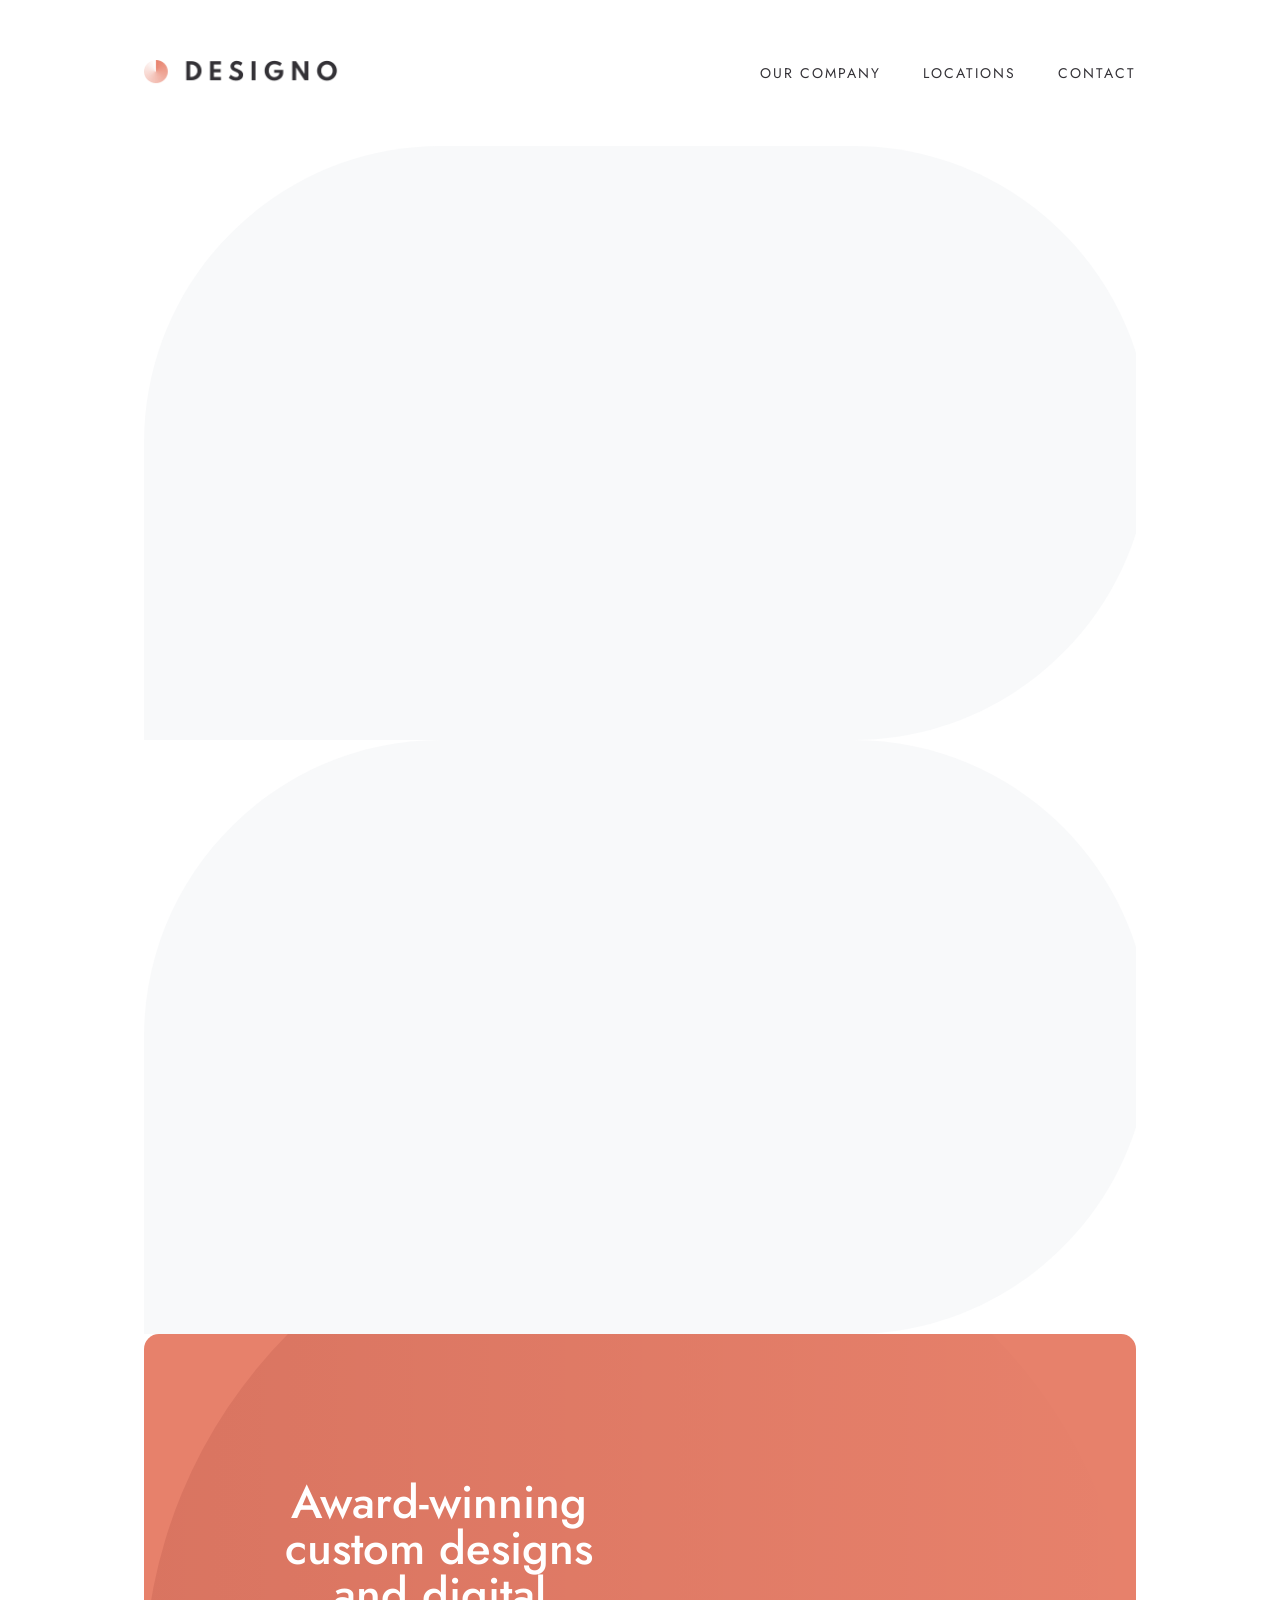
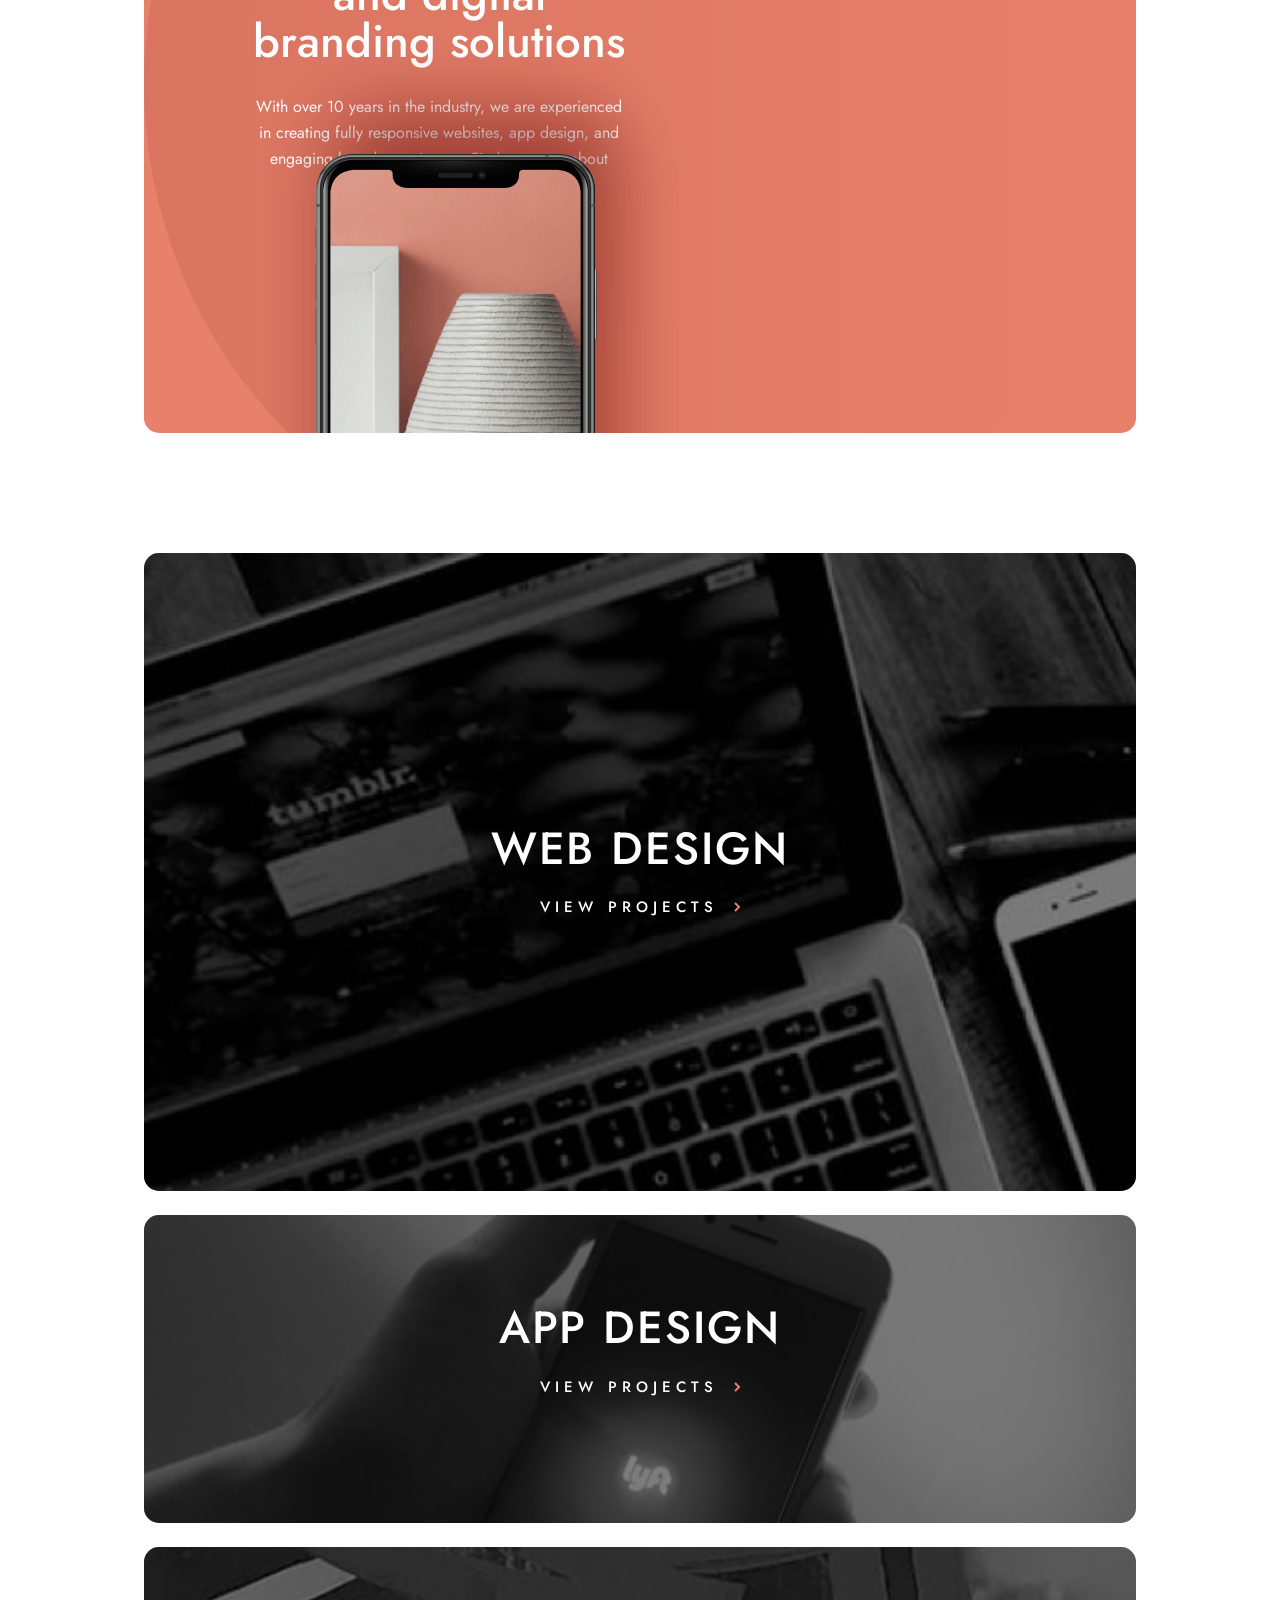
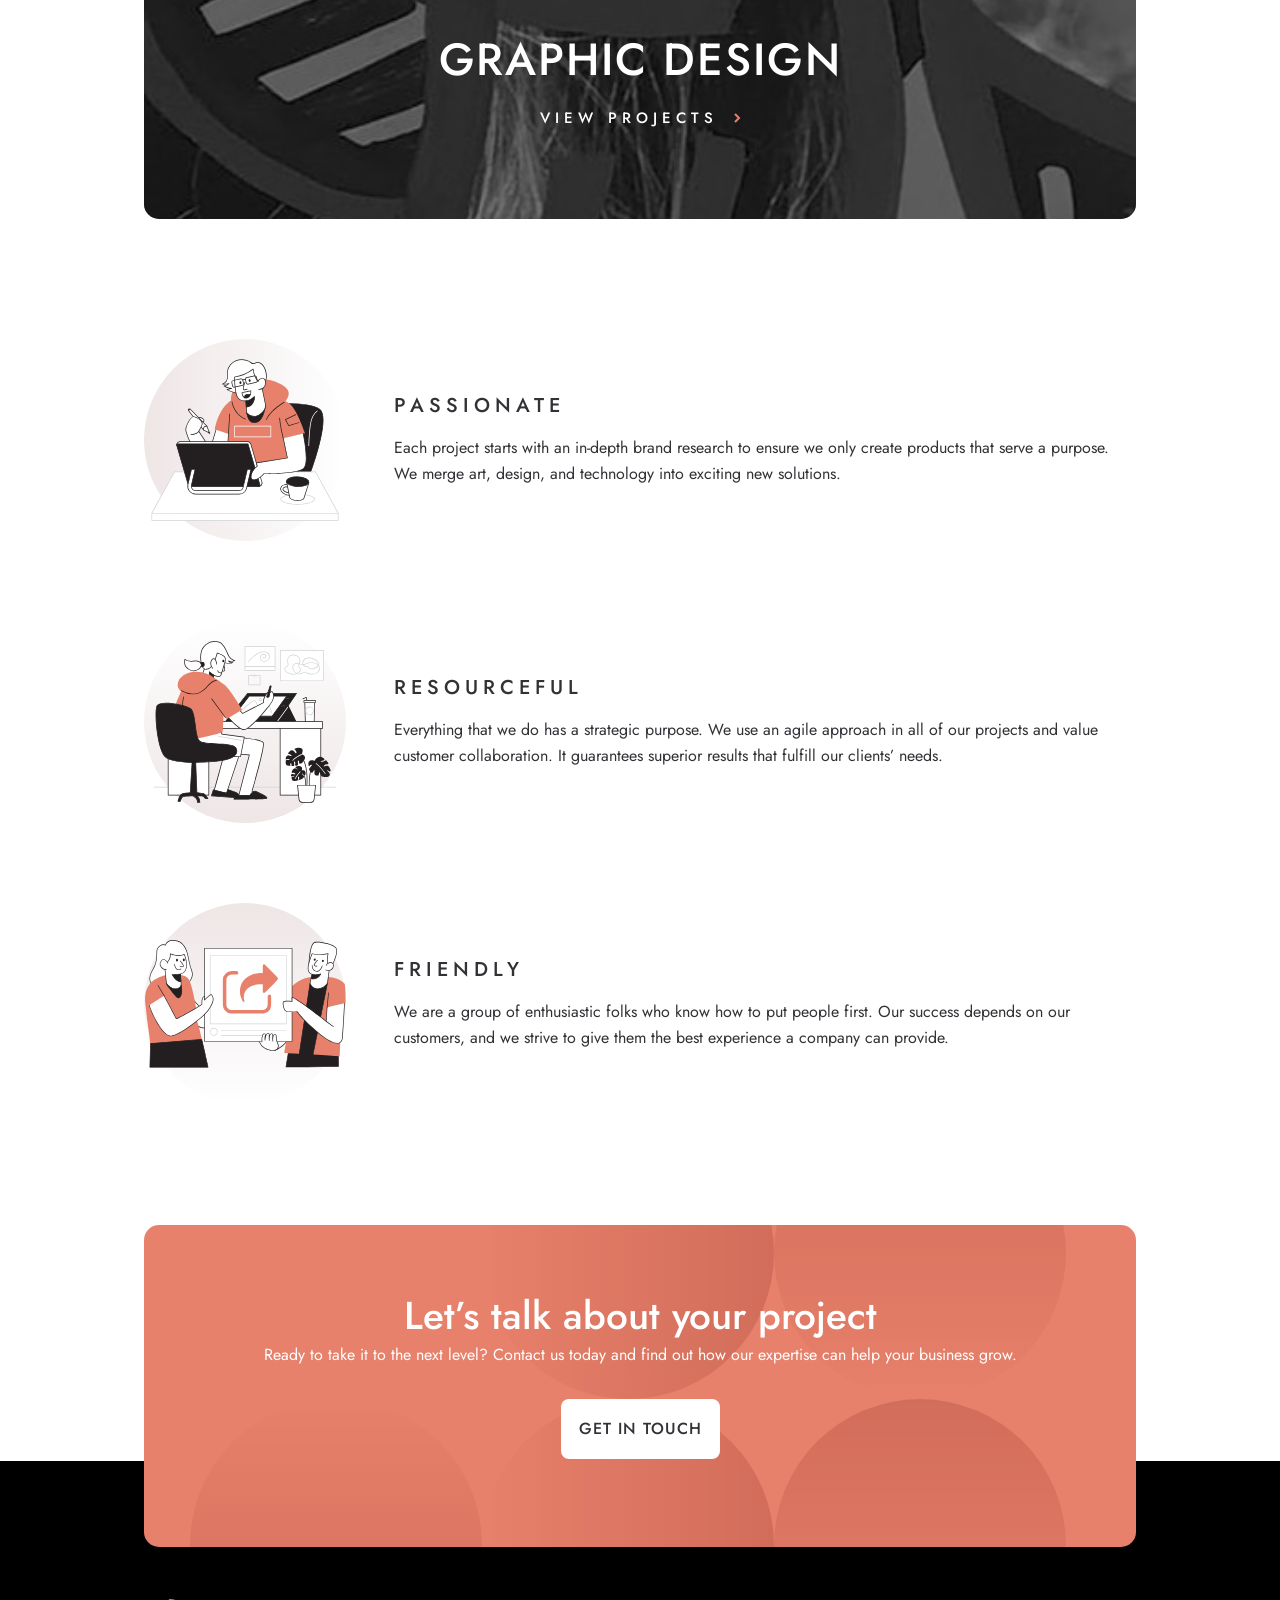
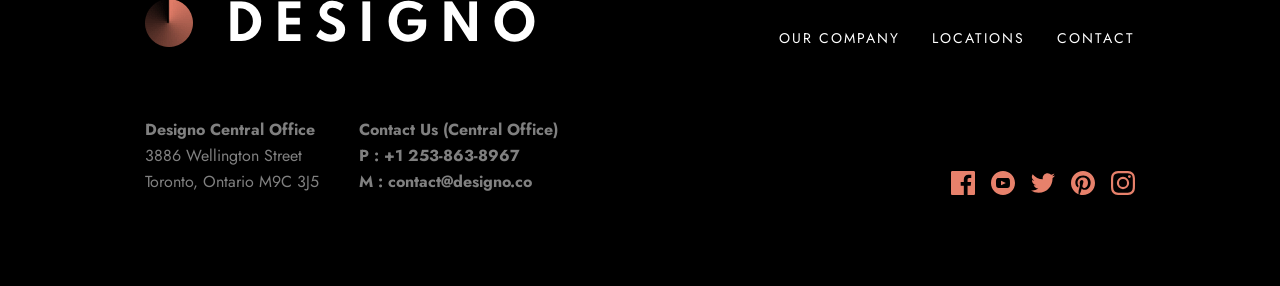
==== commit 854e628e: "background pattern on dekstop size pages and styling" ====
--- a/index.html
+++ b/index.html
@@ -67,6 +67,20 @@
   </header>
   <main class="content-wrapper">
     <div class="overlay"></div>
+    <div class="bg-pattern-container-left">
+      <svg width="1006" height="594" xmlns="http://www.w3.org/2000/svg">
+        <path
+          d="M297 0h412c164.029 0 297 132.971 297 297S873.029 594 709 594H0V297C0 132.971 132.971 0 297 0z"
+          fill="#F1F3F5" fill-rule="evenodd" opacity=".502" />
+      </svg>
+    </div>
+    <div class="bg-pattern-container-right">
+      <svg width="1006" height="594" xmlns="http://www.w3.org/2000/svg">
+        <path
+          d="M297 0h412c164.029 0 297 132.971 297 297S873.029 594 709 594H0V297C0 132.971 132.971 0 297 0z"
+          fill="#F1F3F5" fill-rule="evenodd" opacity=".502" />
+      </svg>
+    </div>
     <section class="home_hero">
       <div class="hero-copy_container">
         <h1>Award-winning custom designs and digital branding solutions</h1>
@@ -80,7 +94,7 @@
           </button>
         </a>
       </div>
-      <img class="frame_mockup" src="/assets/home/desktop/image-hero-phone.png"
+      <img class="frame_mockup" src="./assets/home/desktop/image-hero-phone.png"
         alt="An iphone mockup with the name Frame inside.">
     </section>
 
@@ -133,7 +147,7 @@
 
       <div class="trait-container">
         <div class="bg-circle-container">
-          <img src="/assets/home/desktop/illustration-passionate.svg"
+          <img src="./assets/home/desktop/illustration-passionate.svg"
             alt="Cartoon image of a smiling man.">
         </div>
         <div class="trait-copy">
@@ -147,7 +161,7 @@
 
       <div class="trait-container">
         <div class="bg-circle-container">
-          <img src="/assets/home/desktop/illustration-resourceful.svg"
+          <img src="./assets/home/desktop/illustration-resourceful.svg"
             alt="Cartoon image of a woman working on a tablet.">
         </div>
         <div class="trait-copy">
@@ -161,7 +175,7 @@
 
       <div class="trait-container">
         <div class="bg-circle-container">
-          <img src="/assets/home/desktop/illustration-friendly.svg"
+          <img src="./assets/home/desktop/illustration-friendly.svg"
             alt="Cartoon image of a smiling man.">
         </div>
         <div class="trait-copy">
--- a/styles/css/styles.min.css
+++ b/styles/css/styles.min.css
@@ -1 +1 @@
-header{display:flex;flex-direction:row;justify-content:space-between;align-items:center;position:relative;padding:clamp(2.188rem,2.723vw + 1.549rem,4rem) clamp(1.5rem,13.239vw - 1.603rem,10.313rem)}header img{width:200px;max-width:100%;z-index:9998}header .desktop-menu{display:none}@media screen and (width > 768px){header .desktop-menu{display:inline-block}header .desktop-menu .menu{display:flex;flex-direction:row;gap:42px;list-style-type:none;padding:0}header .desktop-menu .menu a{text-decoration:none}header .desktop-menu .menu a li{text-transform:uppercase;color:#333136;font-family:"Jost",sans-serif;font-size:14px;font-weight:400;letter-spacing:2px;line-height:14px}header .desktop-menu .menu a:hover{-webkit-text-decoration:underline #333136;text-decoration:underline #333136;text-decoration-thickness:1px}}header .mobile-menu{background-color:#000;position:fixed;top:100px;left:0;width:100%;padding:3rem 1.5rem;transform:translateY(-430px);display:inline-block;opacity:0;transition:all .7s ease-in;transition-behavior:allow-discrete;z-index:9999}header .mobile-menu ul{padding:0;list-style-type:none;display:flex;flex-direction:column;gap:32px}header .mobile-menu ul a{text-decoration:none}header .mobile-menu ul a li{color:#fff;text-transform:uppercase;font-family:"Jost",sans-serif;font-size:24px;font-weight:400;letter-spacing:2px;line-height:25px}header .menuIsOpen{transform:translateY(0px);opacity:1}.content-wrapper{width:100%;padding-left:clamp(1.5rem,13.239vw - 1.603rem,10.313rem);padding-right:clamp(1.5rem,13.239vw - 1.603rem,10.313rem);position:relative;overflow-x:hidden;display:flex;flex-direction:column}footer{display:grid;grid-template-columns:repeat(2, 1fr);grid-template-rows:repeat(6, auto)}@media screen and (width > 768px){footer{grid-template-rows:repeat(5, 1fr)}}footer .footer-cta-wrapper{grid-area:1/1/4/3;background-color:#e7816b;margin-left:clamp(1.5rem,13.239vw - 1.603rem,10.313rem);margin-right:clamp(1.5rem,13.239vw - 1.603rem,10.313rem);padding:clamp(4rem,.751vw + 3.824rem,4.5rem) clamp(1.5rem,6.761vw - .085rem,6rem);border-radius:15px;z-index:9999;display:flex;flex-direction:column;align-items:center;text-align:center;margin-bottom:32px;background-image:url("/assets/shared/desktop/bg-pattern-call-to-action.svg");background-position:40% 45%;background-repeat:no-repeat}@media screen and (width > 768px){footer .footer-cta-wrapper{grid-area:1/1/4/5}}@media screen and (width > 1280px){footer .footer-cta-wrapper{display:grid;grid-template-columns:repeat(2, 1fr);-moz-column-gap:300px;column-gap:300px;background-position:100% 40%}}footer .footer-cta-wrapper h2{color:#fff;font-family:"Jost",sans-serif;font-size:clamp(2rem,.751vw + 1.824rem,2.5rem);line-height:clamp(2.25rem,.376vw + 2.162rem,2.5rem);font-weight:500}@media screen and (width > 1280px){footer .footer-cta-wrapper h2{align-self:end;justify-self:start;margin-bottom:10px;text-align:start}}footer .footer-cta-wrapper p{display:flex;gap:32px;margin-top:6px;margin-bottom:32px;color:#fff;font-family:"Jost",sans-serif;font-size:16px;line-height:25px}@media screen and (width > 1280px){footer .footer-cta-wrapper p{grid-column:1;text-align:start;margin-top:10px;align-self:start}}@media screen and (width > 1280px){footer .footer-cta-wrapper a{grid-area:1/2/3/3;align-self:center;justify-self:end}}footer .footer-content-wrapper{grid-area:3/1/10/3;display:grid;grid-template-rows:subgrid;background-color:#000;padding-top:clamp(4rem,.751vw + 3.824rem,4.5rem);padding-bottom:clamp(4rem,.751vw + 3.824rem,4.5rem);row-gap:40px}@media screen and (width > 768px){footer .footer-content-wrapper{padding-right:clamp(2.5rem,11.643vw - .229rem,10.25rem);padding-left:clamp(2.5rem,11.643vw - .229rem,10.25rem)}}footer .footer-content-wrapper img{grid-column:1/2;grid-row:2;align-self:center;justify-self:center}@media screen and (width > 768px){footer .footer-content-wrapper img{align-self:start;justify-self:auto}}footer .footer-content-wrapper nav{grid-column:1/2;grid-row:3;align-self:center;justify-self:center}@media screen and (width > 768px){footer .footer-content-wrapper nav{grid-column:2;grid-row:2;align-self:center;justify-self:end}}footer .footer-content-wrapper nav ul{padding:0;list-style-type:none;text-align:center;display:flex;flex-direction:column;gap:32px}@media screen and (width > 768px){footer .footer-content-wrapper nav ul{flex-direction:row}}footer .footer-content-wrapper nav ul a{text-decoration:none}footer .footer-content-wrapper nav ul a li{color:#fff;text-transform:uppercase;font-family:"Jost",sans-serif;font-size:14px;font-weight:400;line-height:14px;letter-spacing:2px}footer .footer-content-wrapper nav ul a:hover{-webkit-text-decoration:underline #fff;text-decoration:underline #fff;text-decoration-thickness:1px}footer .footer-content-wrapper address{grid-column:1/2;grid-row:4;color:#fff;font-family:sans-serif;align-items:center;justify-self:center;text-align:center;font-style:normal;display:flex;flex-direction:column;gap:40px}@media screen and (width > 768px){footer .footer-content-wrapper address{grid-column:1;grid-row:3;flex-direction:row;text-align:start;justify-self:start;align-self:end}}footer .footer-content-wrapper address div{display:flex;flex-direction:column}footer .footer-content-wrapper address div span{font-family:"Jost",sans-serif;font-size:16px;font-weight:700;color:#fff;opacity:.5;line-height:26px}footer .footer-content-wrapper address div .address_normal{font-weight:400}footer .footer-content-wrapper .social-links{grid-column:1/2;grid-row:5;display:flex;flex-direction:row;align-items:center;justify-content:center;gap:16px}@media screen and (width > 768px){footer .footer-content-wrapper .social-links{grid-column:2;grid-row:3;justify-self:end;align-self:end}}footer .footer-content-wrapper .social-links svg:hover{cursor:pointer}footer .footer-content-wrapper .social-links svg:hover path{fill:#ffad9b}.contact-footer-content-wrapper{display:grid;grid-template-columns:1fr;width:100%;row-gap:32px;background-color:#000;padding-top:clamp(4rem,.751vw + 3.824rem,4.5rem);padding-bottom:clamp(4rem,.751vw + 3.824rem,4.5rem)}@media screen and (width > 768px){.contact-footer-content-wrapper{grid-template-columns:1fr 1fr;grid-template-rows:1fr 1fr;row-gap:0;padding-right:clamp(2.5rem,11.643vw - .229rem,10.25rem);padding-left:clamp(2.5rem,11.643vw - .229rem,10.25rem)}}.contact-footer-content-wrapper img{align-self:center;justify-self:center}@media screen and (width > 768px){.contact-footer-content-wrapper img{align-self:start;justify-self:auto}}.contact-footer-content-wrapper nav{align-self:center;justify-self:center}@media screen and (width > 768px){.contact-footer-content-wrapper nav{grid-column:2;grid-row:1;align-self:center;justify-self:end}}.contact-footer-content-wrapper nav ul{padding:0;list-style-type:none;text-align:center;display:flex;flex-direction:column;gap:32px}@media screen and (width > 768px){.contact-footer-content-wrapper nav ul{flex-direction:row}}.contact-footer-content-wrapper nav ul a{text-decoration:none}.contact-footer-content-wrapper nav ul a li{color:#fff;text-transform:uppercase;font-family:"Jost",sans-serif;font-size:14px;font-weight:400;line-height:14px;letter-spacing:2px}.contact-footer-content-wrapper nav ul a:hover{-webkit-text-decoration:underline #fff;text-decoration:underline #fff;text-decoration-thickness:1px}.contact-footer-content-wrapper address{color:#fff;font-family:sans-serif;align-items:center;justify-self:center;text-align:center;font-style:normal;display:flex;flex-direction:column;gap:40px}@media screen and (width > 768px){.contact-footer-content-wrapper address{grid-column:1;grid-row:3;flex-direction:row;text-align:start;justify-self:start;align-self:end}}.contact-footer-content-wrapper address div{display:flex;flex-direction:column}.contact-footer-content-wrapper address div span{font-family:"Jost",sans-serif;font-size:16px;font-weight:700;color:#fff;opacity:.5;line-height:26px}.contact-footer-content-wrapper address div .address_normal{font-weight:400}.contact-footer-content-wrapper .social-links{display:flex;flex-direction:row;align-items:center;justify-content:center;gap:16px}@media screen and (width > 768px){.contact-footer-content-wrapper .social-links{grid-column:2;grid-row:3;justify-self:end;align-self:end}}.contact-footer-content-wrapper .social-links svg:hover{cursor:pointer}.contact-footer-content-wrapper .social-links svg:hover path{fill:#ffad9b}.mobile-menu-button{background:rgba(0,0,0,0);border:none;cursor:pointer;display:flex}@media screen and (width > 768px){.mobile-menu-button{display:none}}.mobile-menu-button .hidden{display:none}.cta_btn,.footer-cta_btn{border:none;border-radius:8px;background-color:#fff;padding:18px;font-family:"Jost",sans-serif;font-weight:500;letter-spacing:1px;text-transform:uppercase;color:#333136;transition:all .45s ease}.cta_btn:hover,.footer-cta_btn:hover{background-color:#ffad9b;color:#fff;cursor:pointer}.location_btn{border:none;border-radius:8px;background-color:#e7816b;padding:18px;font-family:"Jost",sans-serif;font-weight:500;letter-spacing:1px;text-transform:uppercase;color:#fff;transition:all .45s ease}.location_btn:hover{background-color:#ffad9b;color:#fff;cursor:pointer}.submit-form_btn{padding:18px 48px;border-radius:8px;border:none;background-color:#fff;color:#000;font-family:"Jost",sans-serif;font-size:15px;font-weight:500;letter-spacing:1px;text-transform:uppercase}a{text-decoration:none}@media screen and (width >= 1280px){a.web-design-item{grid-area:1/1/3/2}}@media screen and (width >= 768px){a.app-design-item{height:100%}}@media screen and (width >= 768px){a.graphic-design-item{height:100%}}a .work-container{padding:90px 56px;display:flex;flex-direction:column;align-items:center;width:100%;position:relative;border-radius:15px;gap:24px}a .work-container:hover{cursor:pointer}a .work-container:hover .work-overlay{background-color:#e7816b;opacity:.85}a .work-container .work-overlay{position:absolute;top:0;left:0;width:100%;height:100%;background-color:#000;opacity:.49;border-radius:15px}a .work-container h2{font-family:"Jost",sans-serif;font-size:clamp(1.75rem,1.878vw + 1.31rem,3rem);line-height:clamp(2.25rem,1.127vw + 1.986rem,3rem);letter-spacing:clamp(.063rem,.094vw + .04rem,.125rem);font-weight:500;text-transform:uppercase;color:#fff;z-index:2}a .work-container .work-copy{display:flex;flex-direction:row;align-items:center;gap:16px;z-index:2}a .work-container .work-copy p{font-family:"Jost",sans-serif;font-size:15px;text-transform:uppercase;letter-spacing:5px;color:#fff;font-weight:500}a .work-container.web-design{background-image:url("/assets/home/mobile/image-web-design.jpg");background-repeat:no-repeat;background-size:cover}@media screen and (width >= 768px){a .work-container.web-design{background-image:url("/assets/home/tablet/image-web-design.jpg")}}@media screen and (width >= 1280px){a .work-container.web-design{padding:273px 136px;background-image:url("/assets/home/desktop/image-web-design-large.jpg")}}a .work-container.app-design{background-image:url("/assets/home/mobile/image-app-design.jpg");background-repeat:no-repeat;background-size:cover}@media screen and (width >= 768px){a .work-container.app-design{background-image:url("/assets/home/tablet/image-app-design.jpg");height:100%}}@media screen and (width >= 1280px){a .work-container.app-design{background-image:url("/assets/home/desktop/image-app-design.jpg");height:100%}}a .work-container.graphic-design{background-image:url("/assets/home/mobile/image-graphic-design.jpg");background-repeat:no-repeat;background-size:cover}@media screen and (width >= 768px){a .work-container.graphic-design{background-image:url("/assets/home/tablet/image-graphic-design.jpg");height:100%}}@media screen and (width >= 1280px){a .work-container.graphic-design{background-image:url("/assets/home/desktop/image-graphic-design.jpg");height:100%}}.inner-page_hero{position:relative;width:100vw;margin-left:calc(50% - 50vw);margin-right:calc(50% - 50vw);background-color:#e7816b;padding:105px 24px;display:flex;flex-direction:column;align-items:center;justify-content:center;text-align:center;gap:24px;background-image:url("/assets/shared/desktop/bg-pattern-small-circle.svg");background-repeat:no-repeat;background-position:100% 0%;background-size:310px}.inner-page_hero h1{font-family:"Jost",sans-serif;font-size:clamp(2rem,1.648rem + 1.502vw,3rem);font-weight:500;line-height:clamp(2.25rem,1.986rem + 1.127vw,3rem);color:#fff}.inner-page_hero p{font-family:"Jost",sans-serif;font-size:16px;line-height:26px;font-weight:400;color:#fff}@media screen and (width > 768px){.inner-page_hero{margin-right:unset;margin-left:unset;width:100%;border-radius:15px;overflow-x:hidden;margin-bottom:120px;position:relative;overflow:hidden;background-image:none}.inner-page_hero::before{content:"";position:absolute;width:100%;height:100%;top:0;left:0;background-image:url("/assets/shared/desktop/bg-pattern-call-to-action.svg");background-repeat:no-repeat;background-size:cover;background-position:right;transform:rotate(180deg)}}@media screen and (width > 1280px){.inner-page_hero{padding:64px 190px;background-image:none}.inner-page_hero::before{content:"";position:absolute;width:100%;height:100%;top:0;left:0;background-image:url("/assets/shared/desktop/bg-pattern-call-to-action.svg");background-repeat:no-repeat;background-size:cover;background-position:right;transform:rotate(180deg)}}.work-examples_grid{--grid-max-col-count: 3;--grid-min-col-size: 327px;--grid-gap: 30px;--grid-col-size-calc: calc( 100% - var(--grid-gap) * var(--grid-max-col-count) ) / var(--grid-max-col-count);--grid-col-min-size-calc: min( 100%, max(var(--grid-min-col-size), var(--grid-col-size-calc)) );display:grid;gap:var(--grid-gap);grid-template-columns:repeat(auto-fit, minmax(var(--grid-col-min-size-calc), 1fr))}@media screen and (width < 768px){.work-examples_grid{margin-top:96px}}.work-example{border-radius:15px;display:flex;flex-direction:column}.work-example .example-img img{border-top-left-radius:15px;border-top-right-radius:15px}.work-example .example-copy-container{background-image:linear-gradient(#e7816b, #e7816b);background-size:100% 0;background-repeat:no-repeat;transition:.5s;background-color:#fdf3f0;padding:32px 30px;border-bottom-left-radius:15px;border-bottom-right-radius:15px;text-align:center}.work-example .example-copy-container:hover{cursor:pointer;background-size:100% 100%}.work-example .example-copy-container:hover h3,.work-example .example-copy-container:hover p{color:#fff}.work-example .example-copy-container h3{font-family:"Jost",sans-serif;font-size:20px;line-height:26px;font-weight:500;letter-spacing:5px;color:#e7816b;text-transform:uppercase;transition:.5s}.work-example .example-copy-container p{font-family:"Jost",sans-serif;font-size:16px;line-height:26px;font-weight:400;color:#333136;transition:.5s}.inner-works_container{display:grid;grid-template-columns:1fr;grid-template-rows:1fr 1fr;row-gap:30px;margin-top:clamp(6rem,4.592rem + 6.009vw,10rem);margin-bottom:clamp(6rem,4.592rem + 6.009vw,10rem)}@media screen and (width >= 1280px){.inner-works_container{grid-template-columns:1fr 1fr;grid-template-rows:auto;-moz-column-gap:30px;column-gap:30px}}@media screen and (width >= 1280px){.inner-works_container a .work-container.web-design{padding:90px 56px}}.locations-wrapper{display:flex;flex-direction:column;align-items:center;justify-content:center;text-align:center;margin-top:120px;margin-bottom:120px;gap:48px}@media screen and (width > 1280px){.locations-wrapper{display:grid;grid-template-columns:repeat(3, 1fr);grid-template-rows:1fr;align-items:center;justify-content:center}}.locations-wrapper .location{display:flex;flex-direction:column;align-items:center;gap:30px}.locations-wrapper .location:first-child .bg-circle-container{position:relative;overflow:hidden}.locations-wrapper .location:first-child .bg-circle-container::before{content:"";position:absolute;width:100%;height:100%;top:0;left:0;z-index:-1;background:url("/assets/shared/desktop/bg-pattern-small-circle.svg") no-repeat center;background-size:cover;transform:rotate(90deg)}.locations-wrapper .location:nth-child(2) .bg-circle-container{position:relative;overflow:hidden}.locations-wrapper .location:nth-child(2) .bg-circle-container::before{content:"";position:absolute;width:100%;height:100%;top:0;left:0;z-index:-1;background:url("/assets/shared/desktop/bg-pattern-small-circle.svg") no-repeat center;background-size:cover;transform:rotate(15deg)}.locations-wrapper .location:nth-child(3) .bg-circle-container{position:relative;overflow:hidden}.locations-wrapper .location:nth-child(3) .bg-circle-container::before{content:"";position:absolute;width:100%;height:100%;top:0;left:0;z-index:-1;background:url("/assets/shared/desktop/bg-pattern-small-circle.svg") no-repeat center;background-size:cover;transform:rotate(-90deg)}.locations-wrapper .location .location-copy{display:flex;flex-direction:column;gap:32px}.locations-wrapper .location .location-copy h3{font-family:"Jost",sans-serif;font-size:20px;line-height:20px;text-transform:uppercase;font-weight:500;letter-spacing:5px}.home_hero{position:relative;width:100vw;margin-left:calc(50% - 50vw);margin-right:calc(50% - 50vw);display:flex;flex-direction:column;align-items:center;text-align:center;background-color:#e7816b;padding:80px 24px;height:95vh;overflow-y:hidden;background-image:url("/assets/shared/desktop/bg-pattern-small-circle.svg");background-repeat:no-repeat;background-position:-10% 50%;background-size:cover}@media screen and (width > 768px){.home_hero{margin-right:unset;margin-left:unset;width:100%;border-radius:15px;overflow-x:hidden}}@media screen and (width >= 1280px){.home_hero{display:grid;grid-template-columns:1fr 1fr;padding:145px 95px;align-items:start;overflow-x:hidden;height:-moz-min-content;height:min-content}}.home_hero .hero-copy_container{display:flex;flex-direction:column;gap:30px}@media screen and (width > 1280px){.home_hero .hero-copy_container{text-align:start}}.home_hero .hero-copy_container h1{font-family:"Jost",sans-serif;font-size:clamp(2rem,1.502vw + 1.648rem,3rem);font-weight:500;color:#fff;line-height:clamp(2.25rem,1.127vw + 1.986rem,3rem)}.home_hero .hero-copy_container p{font-family:"Jost",sans-serif;font-size:16px;font-weight:400;line-height:26px;color:#fff}.home_hero img{position:absolute;transform:translateY(300px);transform-origin:right center}@media screen and (width > 768px){.home_hero img{transform:translateY(250px)}}@media screen and (width > 1280px){.home_hero img{transform:translateY(30px);transform:translateX(750px)}}.work-grid-wrapper{display:grid;grid-template-columns:1fr;grid-template-rows:repeat(3, 1fr);align-items:center;row-gap:24px;margin:120px 0}@media screen and (width > 1280px){.work-grid-wrapper{grid-template-columns:repeat(2, 1fr);grid-template-rows:repeat(2, 1fr);-moz-column-gap:30px;column-gap:30px}}.traits-wrapper{display:flex;flex-direction:column;align-items:center;justify-content:center;margin-bottom:120px;gap:80px}@media screen and (width > 1280px){.traits-wrapper{display:grid;grid-template-columns:repeat(3, 1fr);grid-template-rows:1fr;margin-bottom:160px;-moz-column-gap:30px;column-gap:30px}}.traits-wrapper .trait-container{display:flex;flex-direction:column;align-items:center;text-align:center;gap:48px}@media screen and (min-width: 768px)and (max-width: 1280px){.traits-wrapper .trait-container{display:grid;grid-template-columns:auto 1fr;text-align:start}}.traits-wrapper .trait-container h3{font-family:"Jost",sans-serif;font-size:20px;font-weight:500;text-transform:uppercase;letter-spacing:5px;line-height:26px;color:#333136;margin-bottom:32px}@media screen and (min-width: 768px)and (max-width: 1280px){.traits-wrapper .trait-container h3{margin-bottom:16px}}.traits-wrapper .trait-container p{font-family:"Jost",sans-serif;font-size:16px;font-weight:400;line-height:26px;color:#333136}.traits-wrapper .trait-container:first-child .bg-circle-container{background-image:url("/assets/shared/desktop/bg-pattern-small-circle.svg");background-repeat:no-repeat}.traits-wrapper .trait-container:nth-child(2) .bg-circle-container{position:relative;overflow:hidden}.traits-wrapper .trait-container:nth-child(2) .bg-circle-container::before{content:"";position:absolute;width:100%;height:100%;top:0;left:0;z-index:-1;background:url("/assets/shared/desktop/bg-pattern-small-circle.svg") no-repeat center;background-size:cover;transform:rotate(-90deg)}.traits-wrapper .trait-container:nth-child(3) .bg-circle-container{position:relative;overflow:hidden}.traits-wrapper .trait-container:nth-child(3) .bg-circle-container::before{content:"";position:absolute;width:100%;height:100%;top:0;left:0;z-index:-1;background:url("/assets/shared/desktop/bg-pattern-small-circle.svg") no-repeat center;background-size:cover;transform:rotate(90deg)}.about-hero{position:relative;width:100vw;margin-left:calc(50% - 50vw);margin-right:calc(50% - 50vw)}@media screen and (width >= 1280px){.about-hero picture{grid-column:2;grid-row:1}}.about-hero picture img{width:100%;height:100%}@media screen and (width > 768px){.about-hero{margin-right:unset;margin-left:unset;width:100%;border-radius:15px;overflow-x:hidden;margin-bottom:120px}}@media screen and (width >= 1280px){.about-hero{display:grid;grid-template-columns:1fr auto;grid-template-rows:1fr}}.about-hero .about-hero-copy{background-color:#e7816b;padding:80px 24px;display:flex;flex-direction:column;align-items:center;text-align:center;position:relative;overflow:hidden}@media screen and (width > 768px){.about-hero .about-hero-copy{padding:68px 58px}}@media screen and (width > 1280px){.about-hero .about-hero-copy{align-items:start;justify-content:center;text-align:start;padding-left:95px;padding-right:82px}}.about-hero .about-hero-copy::before{content:"";position:absolute;width:100%;height:100%;top:-300px;left:75px;background-image:url("/assets/shared/desktop/bg-pattern-small-circle.svg");background-repeat:no-repeat;background-size:contain;transform:rotate(-90deg)}@media screen and (width > 768px){.about-hero .about-hero-copy::before{top:-450px;left:-20px}}.about-hero .about-hero-copy h1{font-family:"Jost",sans-serif;color:#fff;font-size:clamp(2rem,1.502vw + 1.648rem,3rem);font-weight:500;line-height:clamp(2.25rem,1.127vw + 1.986rem,3rem);margin-bottom:24px}.about-hero .about-hero-copy p{font-family:"Jost",sans-serif;color:#fff;font-size:16px;line-height:26px;font-weight:400}.world-class-talent-container{position:relative;width:100vw;margin-left:calc(50% - 50vw);margin-right:calc(50% - 50vw)}.world-class-talent-container picture img{width:100%}@media screen and (width > 768px){.world-class-talent-container{margin-right:unset;margin-left:unset;width:100%;border-radius:15px;overflow-x:hidden}}@media screen and (width >= 1280px){.world-class-talent-container{display:grid;grid-template-columns:auto 1fr;grid-template-rows:1fr}}.world-class-talent-container .talent-copy-container{padding:80px 24px;display:flex;flex-direction:column;align-items:center;text-align:center;background-color:#fdf3f0}@media screen and (width > 768px){.world-class-talent-container .talent-copy-container{padding:68px 58px}}@media screen and (width > 1280px){.world-class-talent-container .talent-copy-container{align-items:start;justify-content:center;text-align:start;padding:154px 94px}}.world-class-talent-container .talent-copy-container h2{font-family:"Jost",sans-serif;color:#e7816b;font-size:clamp(2rem,.751vw + 1.824rem,2.5rem);font-weight:500;line-height:clamp(2.25rem,1.127vw + 1.986rem,3rem);margin-bottom:24px}.world-class-talent-container .talent-copy-container p{font-family:"Jost",sans-serif;color:#000;font-size:16px;line-height:26px;font-weight:400}.world-class-talent-container .talent-copy-container p:nth-child(2){margin-bottom:32px}.real-deal-container{position:relative;width:100vw;margin-left:calc(50% - 50vw);margin-right:calc(50% - 50vw);margin-bottom:120px}@media screen and (width >= 1280px){.real-deal-container picture{grid-column:2;grid-row:1}}.real-deal-container picture img{width:100%}@media screen and (width > 768px){.real-deal-container{margin-right:unset;margin-left:unset;width:100%;border-radius:15px;overflow-x:hidden}}@media screen and (width >= 1280px){.real-deal-container{display:grid;grid-template-columns:1fr auto;grid-template-rows:1fr}}.real-deal-container .real-deal-copy{padding:80px 24px;display:flex;flex-direction:column;align-items:center;text-align:center;background-color:#fdf3f0}@media screen and (width > 768px){.real-deal-container .real-deal-copy{padding:68px 58px 94px 58px}}@media screen and (width > 1280px){.real-deal-container .real-deal-copy{align-items:start;justify-content:center;text-align:start;padding:154px 94px}}.real-deal-container .real-deal-copy h2{font-family:"Jost",sans-serif;color:#e7816b;font-size:clamp(2rem,.751vw + 1.824rem,2.5rem);font-weight:500;line-height:clamp(2.25rem,1.127vw + 1.986rem,3rem);margin-bottom:24px}.real-deal-container .real-deal-copy p{font-family:"Jost",sans-serif;color:#000;font-size:16px;line-height:26px;font-weight:400}.real-deal-container .real-deal-copy p:nth-child(2){margin-bottom:32px}.map-wrapper{position:relative;width:100vw;margin-left:calc(50% - 50vw);margin-right:calc(50% - 50vw)}@media screen and (width > 768px){.map-wrapper{margin-right:unset;margin-left:unset;width:100%;border-radius:15px;overflow-x:hidden;margin-bottom:120px}}@media screen and (width >= 1280px){.map-wrapper{display:grid;grid-template-columns:auto 1fr;grid-template-rows:1fr;-moz-column-gap:30px;column-gap:30px}}@media screen and (width >= 1280px){.map-wrapper.canada,.map-wrapper.uk{display:grid;grid-template-columns:1fr auto;grid-template-rows:1fr;-moz-column-gap:30px;column-gap:30px}}.map-wrapper:not(:last-child){margin-bottom:40px}.map-wrapper:last-child{margin-bottom:120px}.map-wrapper.canada .map,.map-wrapper.uk .map{grid-column:2}@media screen and (width > 1280px){.map-wrapper.canada .map picture img,.map-wrapper.uk .map picture img{border-top-left-radius:15px;border-bottom-left-radius:15px}}.map-wrapper.canada .map-copy,.map-wrapper.uk .map-copy{grid-column:1;grid-row:1}@media screen and (width > 1280px){.map-wrapper.canada .map-copy,.map-wrapper.uk .map-copy{border-top-right-radius:15px;border-bottom-right-radius:15px}}.map-wrapper .map{height:320px;max-height:-moz-max-content;max-height:max-content;width:100%}.map-wrapper .map picture img{width:100%;max-height:100%}@media screen and (width > 1280px){.map-wrapper .map picture img{border-top-right-radius:15px;border-bottom-right-radius:15px}}.map-wrapper .map-copy{background-color:#fdf3f0;padding:80px 24px;display:flex;flex-direction:column;align-items:center;justify-content:center;text-align:center;background-image:url("/assets/locations/desktop/")}@media screen and (width >= 1280px){.map-wrapper .map-copy{display:grid;grid-template-columns:1fr;grid-template-rows:1fr;padding-left:95px;row-gap:24px;border-top-left-radius:15px;border-bottom-left-radius:15px}}.map-wrapper .map-copy h2{font-family:"Jost",sans-serif;font-size:clamp(2rem,1.824rem + .751vw,2.5rem);line-height:clamp(2.25rem,1.986rem + 1.127vw,3rem);font-weight:500;color:#e7816b}@media screen and (width >= 1280px){.map-wrapper .map-copy h2{align-self:end;justify-self:start}}.map-wrapper .map-copy address{display:flex;flex-direction:column;gap:24px}@media screen and (width >= 1280px){.map-wrapper .map-copy address{grid-column:1;grid-row:2;display:flex;flex-direction:row;text-align:start;gap:120px}}.map-wrapper .map-copy address div{display:flex;flex-direction:column}.map-wrapper .map-copy address div span{font-family:"Jost",sans-serif;font-size:16px;line-height:26px;font-style:normal}.map-wrapper .map-copy address div span:first-child{font-weight:700}.contact-form-wrapper{position:relative;width:100vw;margin-left:calc(50% - 50vw);margin-right:calc(50% - 50vw);background-color:#e7816b;padding:72px 24px;display:flex;flex-direction:column;align-items:center;gap:48px;justify-content:center;background-image:url("/assets/contact/mobile/bg-pattern-hero-contact-mobile.svg");background-repeat:no-repeat;background-position:left -100px top 0px;background-size:1000px}.contact-form-wrapper .contact-form-copy{text-align:center;color:#fff}.contact-form-wrapper .contact-form-copy h1{font-family:"Jost",sans-serif;font-size:clamp(2rem,1.6479rem + 1.5023vw,3rem);line-height:clamp(2.25rem,1.9859rem + 1.1268vw,3rem);font-weight:500;margin-bottom:24px}.contact-form-wrapper .contact-form-copy p{font-family:"Jost",sans-serif;font-size:16px;font-weight:400;line-height:26px}@media screen and (width >= 768px){.contact-form-wrapper .contact-form-copy{text-align:start}}.contact-form-wrapper .contact-form-container{width:100%}.contact-form-wrapper .contact-form-container form{display:flex;flex-direction:column;justify-content:start;align-items:center;gap:25px}.contact-form-wrapper .contact-form-container form .container{display:flex;flex-direction:column;position:relative;justify-self:start;width:100%}.contact-form-wrapper .contact-form-container form .container:not(:last-child){margin-bottom:25px}.contact-form-wrapper .contact-form-container form .container label{font-family:"Jost",sans-serif;font-size:15px;line-height:26px;font-weight:500;color:#fff;margin-left:clamp(.875rem,.831rem + .1878vw,1rem);opacity:.5;display:flex;flex-direction:row;align-items:center;gap:10px;position:absolute;width:1px;height:1px;padding:0;margin:-1px;overflow:hidden;clip:rect(0, 0, 0, 0);white-space:nowrap;border:0}.contact-form-wrapper .contact-form-container form .container input[type=text],.contact-form-wrapper .contact-form-container form .container input[type=email],.contact-form-wrapper .contact-form-container form .container input[type=tel],.contact-form-wrapper .contact-form-container form .container textarea{border:none;border-bottom:1px solid #fff;background:rgba(0,0,0,0);width:100%;font-family:"Jost",sans-serif;font-size:15px;line-height:26px;font-weight:500;color:#fff;padding-top:10px;padding-left:clamp(.875rem,.831rem + .1878vw,1rem)}.contact-form-wrapper .contact-form-container form .container input[type=text]:focus,.contact-form-wrapper .contact-form-container form .container input[type=email]:focus,.contact-form-wrapper .contact-form-container form .container input[type=tel]:focus,.contact-form-wrapper .contact-form-container form .container textarea:focus{border-bottom:2px solid #fff}.contact-form-wrapper .contact-form-container form .container input[type=text]:focus+label,.contact-form-wrapper .contact-form-container form .container input[type=email]:focus+label,.contact-form-wrapper .contact-form-container form .container input[type=tel]:focus+label,.contact-form-wrapper .contact-form-container form .container textarea:focus+label{position:absolute;width:1px;height:1px;padding:0;margin:-1px;overflow:hidden;clip:rect(0, 0, 0, 0);white-space:nowrap;border:0}.contact-form-wrapper .contact-form-container form .container .error-message{font-family:"Jost",sans-serif;font-size:12px;font-style:italic;color:#fff;position:absolute;right:12px;top:55%;transform:translateY(-50%);pointer-events:none;display:flex;flex-direction:row;align-items:center;gap:10px}.contact-form-wrapper .contact-form-container form .container textarea{resize:none}.contact-form-wrapper .contact-form-container form .form-submit{align-self:end}@media screen and (width >= 768px){.contact-form-wrapper{margin-right:unset;margin-left:unset;width:100%;border-radius:15px;overflow-x:hidden;background-image:url("/assets/contact/desktop/bg-pattern-hero-desktop.svg");background-repeat:no-repeat;background-position:top -150px left -50px;background-size:contain}}@media screen and (width >= 1280px){.contact-form-wrapper{display:flex;flex-direction:row;padding:55px 96px;gap:95px}}+header{display:flex;flex-direction:row;justify-content:space-between;align-items:center;position:relative;padding:clamp(2.188rem,2.723vw + 1.549rem,4rem) clamp(1.5rem,13.239vw - 1.603rem,10.313rem)}header img{width:200px;max-width:100%;z-index:9998}header .desktop-menu{display:none}@media screen and (width > 768px){header .desktop-menu{display:inline-block}header .desktop-menu .menu{display:flex;flex-direction:row;gap:42px;list-style-type:none;padding:0}header .desktop-menu .menu a{text-decoration:none}header .desktop-menu .menu a li{text-transform:uppercase;color:#333136;font-family:"Jost",sans-serif;font-size:14px;font-weight:400;letter-spacing:2px;line-height:14px}header .desktop-menu .menu a:hover{-webkit-text-decoration:underline #333136;text-decoration:underline #333136;text-decoration-thickness:1px}}header .mobile-menu{background-color:#000;position:fixed;top:100px;left:0;width:100%;padding:3rem 1.5rem;transform:translateY(-430px);display:inline-block;opacity:0;transition:all .7s ease-in;transition-behavior:allow-discrete;z-index:9999}header .mobile-menu ul{padding:0;list-style-type:none;display:flex;flex-direction:column;gap:32px}header .mobile-menu ul a{text-decoration:none}header .mobile-menu ul a li{color:#fff;text-transform:uppercase;font-family:"Jost",sans-serif;font-size:24px;font-weight:400;letter-spacing:2px;line-height:25px}header .menuIsOpen{transform:translateY(0px);opacity:1}.content-wrapper{width:100%;padding-left:clamp(1.5rem,13.239vw - 1.603rem,10.313rem);padding-right:clamp(1.5rem,13.239vw - 1.603rem,10.313rem);position:relative;overflow-x:hidden;display:flex;flex-direction:column}footer{display:grid;grid-template-columns:repeat(2, 1fr);grid-template-rows:repeat(6, auto)}@media screen and (width > 768px){footer{grid-template-rows:repeat(5, 1fr)}}footer .footer-cta-wrapper{grid-area:1/1/4/3;background-color:#e7816b;margin-left:clamp(1.5rem,13.239vw - 1.603rem,10.313rem);margin-right:clamp(1.5rem,13.239vw - 1.603rem,10.313rem);padding:clamp(4rem,.751vw + 3.824rem,4.5rem) clamp(1.5rem,6.761vw - .085rem,6rem);border-radius:15px;z-index:9999;display:flex;flex-direction:column;align-items:center;text-align:center;margin-bottom:32px;background-image:url("../../assets/shared/desktop/bg-pattern-call-to-action.svg");background-position:40% 45%;background-repeat:no-repeat}@media screen and (width > 768px){footer .footer-cta-wrapper{grid-area:1/1/4/5}}@media screen and (width > 1280px){footer .footer-cta-wrapper{display:grid;grid-template-columns:repeat(2, 1fr);-moz-column-gap:300px;column-gap:300px;background-position:100% 40%}}footer .footer-cta-wrapper h2{color:#fff;font-family:"Jost",sans-serif;font-size:clamp(2rem,.751vw + 1.824rem,2.5rem);line-height:clamp(2.25rem,.376vw + 2.162rem,2.5rem);font-weight:500}@media screen and (width > 1280px){footer .footer-cta-wrapper h2{align-self:end;justify-self:start;margin-bottom:10px;text-align:start}}footer .footer-cta-wrapper p{display:flex;gap:32px;margin-top:6px;margin-bottom:32px;color:#fff;font-family:"Jost",sans-serif;font-size:16px;line-height:25px}@media screen and (width > 1280px){footer .footer-cta-wrapper p{grid-column:1;text-align:start;margin-top:10px;align-self:start}}@media screen and (width > 1280px){footer .footer-cta-wrapper a{grid-area:1/2/3/3;align-self:center;justify-self:end}}footer .footer-content-wrapper{grid-area:3/1/10/3;display:grid;grid-template-rows:subgrid;background-color:#000;padding-top:clamp(4rem,.751vw + 3.824rem,4.5rem);padding-bottom:clamp(4rem,.751vw + 3.824rem,4.5rem);row-gap:40px}@media screen and (width > 768px){footer .footer-content-wrapper{padding-right:clamp(2.5rem,11.643vw - .229rem,10.25rem);padding-left:clamp(2.5rem,11.643vw - .229rem,10.25rem)}}footer .footer-content-wrapper img{grid-column:1/2;grid-row:2;align-self:center;justify-self:center}@media screen and (width > 768px){footer .footer-content-wrapper img{align-self:start;justify-self:auto}}footer .footer-content-wrapper nav{grid-column:1/2;grid-row:3;align-self:center;justify-self:center}@media screen and (width > 768px){footer .footer-content-wrapper nav{grid-column:2;grid-row:2;align-self:center;justify-self:end}}footer .footer-content-wrapper nav ul{padding:0;list-style-type:none;text-align:center;display:flex;flex-direction:column;gap:32px}@media screen and (width > 768px){footer .footer-content-wrapper nav ul{flex-direction:row}}footer .footer-content-wrapper nav ul a{text-decoration:none}footer .footer-content-wrapper nav ul a li{color:#fff;text-transform:uppercase;font-family:"Jost",sans-serif;font-size:14px;font-weight:400;line-height:14px;letter-spacing:2px}footer .footer-content-wrapper nav ul a:hover{-webkit-text-decoration:underline #fff;text-decoration:underline #fff;text-decoration-thickness:1px}footer .footer-content-wrapper address{grid-column:1/2;grid-row:4;color:#fff;font-family:sans-serif;align-items:center;justify-self:center;text-align:center;font-style:normal;display:flex;flex-direction:column;gap:40px}@media screen and (width > 768px){footer .footer-content-wrapper address{grid-column:1;grid-row:3;flex-direction:row;text-align:start;justify-self:start;align-self:end}}footer .footer-content-wrapper address div{display:flex;flex-direction:column}footer .footer-content-wrapper address div span{font-family:"Jost",sans-serif;font-size:16px;font-weight:700;color:#fff;opacity:.5;line-height:26px}footer .footer-content-wrapper address div .address_normal{font-weight:400}footer .footer-content-wrapper .social-links{grid-column:1/2;grid-row:5;display:flex;flex-direction:row;align-items:center;justify-content:center;gap:16px}@media screen and (width > 768px){footer .footer-content-wrapper .social-links{grid-column:2;grid-row:3;justify-self:end;align-self:end}}footer .footer-content-wrapper .social-links svg:hover{cursor:pointer}footer .footer-content-wrapper .social-links svg:hover path{fill:#ffad9b}.contact-footer-content-wrapper{display:grid;grid-template-columns:1fr;width:100%;row-gap:32px;background-color:#000;padding-top:clamp(4rem,.751vw + 3.824rem,4.5rem);padding-bottom:clamp(4rem,.751vw + 3.824rem,4.5rem)}@media screen and (width > 768px){.contact-footer-content-wrapper{grid-template-columns:1fr 1fr;grid-template-rows:1fr 1fr;row-gap:0;padding-right:clamp(2.5rem,11.643vw - .229rem,10.25rem);padding-left:clamp(2.5rem,11.643vw - .229rem,10.25rem)}}.contact-footer-content-wrapper img{align-self:center;justify-self:center}@media screen and (width > 768px){.contact-footer-content-wrapper img{align-self:start;justify-self:auto}}.contact-footer-content-wrapper nav{align-self:center;justify-self:center}@media screen and (width > 768px){.contact-footer-content-wrapper nav{grid-column:2;grid-row:1;align-self:center;justify-self:end}}.contact-footer-content-wrapper nav ul{padding:0;list-style-type:none;text-align:center;display:flex;flex-direction:column;gap:32px}@media screen and (width > 768px){.contact-footer-content-wrapper nav ul{flex-direction:row}}.contact-footer-content-wrapper nav ul a{text-decoration:none}.contact-footer-content-wrapper nav ul a li{color:#fff;text-transform:uppercase;font-family:"Jost",sans-serif;font-size:14px;font-weight:400;line-height:14px;letter-spacing:2px}.contact-footer-content-wrapper nav ul a:hover{-webkit-text-decoration:underline #fff;text-decoration:underline #fff;text-decoration-thickness:1px}.contact-footer-content-wrapper address{color:#fff;font-family:sans-serif;align-items:center;justify-self:center;text-align:center;font-style:normal;display:flex;flex-direction:column;gap:40px}@media screen and (width > 768px){.contact-footer-content-wrapper address{grid-column:1;grid-row:3;flex-direction:row;text-align:start;justify-self:start;align-self:end}}.contact-footer-content-wrapper address div{display:flex;flex-direction:column}.contact-footer-content-wrapper address div span{font-family:"Jost",sans-serif;font-size:16px;font-weight:700;color:#fff;opacity:.5;line-height:26px}.contact-footer-content-wrapper address div .address_normal{font-weight:400}.contact-footer-content-wrapper .social-links{display:flex;flex-direction:row;align-items:center;justify-content:center;gap:16px}@media screen and (width > 768px){.contact-footer-content-wrapper .social-links{grid-column:2;grid-row:3;justify-self:end;align-self:end}}.contact-footer-content-wrapper .social-links svg:hover{cursor:pointer}.contact-footer-content-wrapper .social-links svg:hover path{fill:#ffad9b}.mobile-menu-button{background:rgba(0,0,0,0);border:none;cursor:pointer;display:flex}@media screen and (width > 768px){.mobile-menu-button{display:none}}.mobile-menu-button .hidden{display:none}.cta_btn,.footer-cta_btn{border:none;border-radius:8px;background-color:#fff;padding:18px;font-family:"Jost",sans-serif;font-weight:500;letter-spacing:1px;text-transform:uppercase;color:#333136;transition:all .45s ease}.cta_btn:hover,.footer-cta_btn:hover{background-color:#ffad9b;color:#fff;cursor:pointer}.location_btn{border:none;border-radius:8px;background-color:#e7816b;padding:18px;font-family:"Jost",sans-serif;font-weight:500;letter-spacing:1px;text-transform:uppercase;color:#fff;transition:all .45s ease}.location_btn:hover{background-color:#ffad9b;color:#fff;cursor:pointer}.submit-form_btn{padding:18px 48px;border-radius:8px;border:none;background-color:#fff;color:#000;font-family:"Jost",sans-serif;font-size:15px;font-weight:500;letter-spacing:1px;text-transform:uppercase;transition:all .45s ease}.submit-form_btn:hover{background-color:#ffad9b;color:#fff;cursor:pointer}a{text-decoration:none}@media screen and (width >= 1280px){a.web-design-item{grid-area:1/1/3/2}}@media screen and (width >= 768px){a.app-design-item{height:100%}}@media screen and (width >= 768px){a.graphic-design-item{height:100%}}a .work-container{padding:90px 56px;display:flex;flex-direction:column;align-items:center;width:100%;position:relative;border-radius:15px;gap:24px}a .work-container:hover{cursor:pointer}a .work-container:hover .work-overlay{background-color:#e7816b;opacity:.85}a .work-container .work-overlay{position:absolute;top:0;left:0;width:100%;height:100%;background-color:#000;opacity:.49;border-radius:15px}a .work-container h2{font-family:"Jost",sans-serif;font-size:clamp(1.75rem,1.878vw + 1.31rem,3rem);line-height:clamp(2.25rem,1.127vw + 1.986rem,3rem);letter-spacing:clamp(.063rem,.094vw + .04rem,.125rem);font-weight:500;text-transform:uppercase;color:#fff;z-index:2}a .work-container .work-copy{display:flex;flex-direction:row;align-items:center;gap:16px;z-index:2}a .work-container .work-copy p{font-family:"Jost",sans-serif;font-size:15px;text-transform:uppercase;letter-spacing:5px;color:#fff;font-weight:500}a .work-container.web-design{background-image:url("../../assets/home/mobile/image-web-design.jpg");background-repeat:no-repeat;background-size:cover}@media screen and (width >= 768px){a .work-container.web-design{background-image:url("../../assets/home/tablet/image-web-design.jpg")}}@media screen and (width >= 1280px){a .work-container.web-design{padding:273px 136px;background-image:url("../../assets/home/desktop/image-web-design-large.jpg")}}a .work-container.app-design{background-image:url("../../assets/home/tablet/image-app-design.jpg");background-repeat:no-repeat;background-size:cover}@media screen and (width >= 768px){a .work-container.app-design{background-image:url("../../assets/home/tablet/image-app-design.jpg");height:100%}}@media screen and (width >= 1280px){a .work-container.app-design{background-image:url("../../assets/home/desktop/image-app-design.jpg");height:100%}}a .work-container.graphic-design{background-image:url("../../assets/home/mobile/image-graphic-design.jpg");background-repeat:no-repeat;background-size:cover}@media screen and (width >= 768px){a .work-container.graphic-design{background-image:url("../../assets/home/tablet/image-graphic-design.jpg");height:100%}}@media screen and (width >= 1280px){a .work-container.graphic-design{background-image:url("../../assets/home/desktop/image-graphic-design.jpg");height:100%}}.inner-page_hero{position:relative;width:100vw;margin-left:calc(50% - 50vw);margin-right:calc(50% - 50vw);background-color:#e7816b;padding:105px 24px;display:flex;flex-direction:column;align-items:center;justify-content:center;text-align:center;gap:24px;background-image:url("../../assets/shared/desktop/bg-pattern-small-circle.svg");background-repeat:no-repeat;background-position:100% 0%;background-size:310px}.inner-page_hero h1{font-family:"Jost",sans-serif;font-size:clamp(2rem,1.648rem + 1.502vw,3rem);font-weight:500;line-height:clamp(2.25rem,1.986rem + 1.127vw,3rem);color:#fff}.inner-page_hero p{font-family:"Jost",sans-serif;font-size:16px;line-height:26px;font-weight:400;color:#fff}@media screen and (width > 768px){.inner-page_hero{margin-right:unset;margin-left:unset;width:100%;border-radius:15px;overflow-x:hidden;margin-bottom:120px;position:relative;overflow:hidden;background-image:none}.inner-page_hero::before{content:"";position:absolute;width:100%;height:100%;top:0;left:0;background-image:url("../../assets/shared/desktop/bg-pattern-call-to-action.svg");background-repeat:no-repeat;background-size:cover;background-position:right;transform:rotate(180deg)}}@media screen and (width > 1280px){.inner-page_hero{padding:64px 190px;background-image:none}.inner-page_hero::before{content:"";position:absolute;width:100%;height:100%;top:0;left:0;background-image:url("../../assets/shared/desktop/bg-pattern-call-to-action.svg");background-repeat:no-repeat;background-size:cover;background-position:right;transform:rotate(180deg)}}.work-examples_grid{--grid-max-col-count: 3;--grid-min-col-size: 327px;--grid-gap: 30px;--grid-col-size-calc: calc( 100% - var(--grid-gap) * var(--grid-max-col-count) ) / var(--grid-max-col-count);--grid-col-min-size-calc: min( 100%, max(var(--grid-min-col-size), var(--grid-col-size-calc)) );display:grid;gap:var(--grid-gap);grid-template-columns:repeat(auto-fit, minmax(var(--grid-col-min-size-calc), 1fr))}@media screen and (width < 768px){.work-examples_grid{margin-top:96px}}.work-example{border-radius:15px;display:flex;flex-direction:column}.work-example .example-img img{border-top-left-radius:15px;border-top-right-radius:15px}.work-example .example-copy-container{background-image:linear-gradient(#e7816b, #e7816b);background-size:100% 0;background-repeat:no-repeat;transition:.5s;background-color:#fdf3f0;padding:32px 30px;border-bottom-left-radius:15px;border-bottom-right-radius:15px;text-align:center}.work-example .example-copy-container:hover{cursor:pointer;background-size:100% 100%}.work-example .example-copy-container:hover h3,.work-example .example-copy-container:hover p{color:#fff}.work-example .example-copy-container h3{font-family:"Jost",sans-serif;font-size:20px;line-height:26px;font-weight:500;letter-spacing:5px;color:#e7816b;text-transform:uppercase;transition:.5s}.work-example .example-copy-container p{font-family:"Jost",sans-serif;font-size:16px;line-height:26px;font-weight:400;color:#333136;transition:.5s}.inner-works_container{display:grid;grid-template-columns:1fr;grid-template-rows:1fr 1fr;row-gap:30px;margin-top:clamp(6rem,4.592rem + 6.009vw,10rem);margin-bottom:clamp(6rem,4.592rem + 6.009vw,10rem)}@media screen and (width >= 1280px){.inner-works_container{grid-template-columns:1fr 1fr;grid-template-rows:auto;-moz-column-gap:30px;column-gap:30px}}@media screen and (width >= 1280px){.inner-works_container a .work-container.web-design{padding:90px 56px}}.locations-wrapper{display:flex;flex-direction:column;align-items:center;justify-content:center;text-align:center;margin-top:120px;margin-bottom:120px;gap:48px}@media screen and (width > 1280px){.locations-wrapper{display:grid;grid-template-columns:repeat(3, 1fr);grid-template-rows:1fr;align-items:center;justify-content:center}}.locations-wrapper .location{display:flex;flex-direction:column;align-items:center;gap:30px}.locations-wrapper .location:first-child .bg-circle-container{position:relative;overflow:hidden}.locations-wrapper .location:first-child .bg-circle-container::before{content:"";position:absolute;width:100%;height:100%;top:0;left:0;z-index:-1;background:url("../../assets/shared/desktop/bg-pattern-small-circle.svg") no-repeat center;background-size:cover;transform:rotate(90deg)}.locations-wrapper .location:nth-child(2) .bg-circle-container{position:relative;overflow:hidden}.locations-wrapper .location:nth-child(2) .bg-circle-container::before{content:"";position:absolute;width:100%;height:100%;top:0;left:0;z-index:-1;background:url("../../assets/shared/desktop/bg-pattern-small-circle.svg") no-repeat center;background-size:cover;transform:rotate(15deg)}.locations-wrapper .location:nth-child(3) .bg-circle-container{position:relative;overflow:hidden}.locations-wrapper .location:nth-child(3) .bg-circle-container::before{content:"";position:absolute;width:100%;height:100%;top:0;left:0;z-index:-1;background:url("../../assets/shared/desktop/bg-pattern-small-circle.svg") no-repeat center;background-size:cover;transform:rotate(-90deg)}.locations-wrapper .location .location-copy{display:flex;flex-direction:column;gap:32px}.locations-wrapper .location .location-copy h3{font-family:"Jost",sans-serif;font-size:20px;line-height:20px;text-transform:uppercase;font-weight:500;letter-spacing:5px}.home_hero{position:relative;width:100vw;margin-left:calc(50% - 50vw);margin-right:calc(50% - 50vw);display:flex;flex-direction:column;align-items:center;text-align:center;background-color:#e7816b;padding:80px 24px;height:95vh;overflow-y:hidden;background-image:url("../../assets/shared/desktop/bg-pattern-small-circle.svg");background-repeat:no-repeat;background-position:-10% 50%;background-size:cover}@media screen and (width > 768px){.home_hero{margin-right:unset;margin-left:unset;width:100%;border-radius:15px;overflow-x:hidden}}@media screen and (width >= 1280px){.home_hero{display:grid;grid-template-columns:1fr 1fr;padding:145px 95px;align-items:start;overflow-x:hidden;height:-moz-min-content;height:min-content}}.home_hero .hero-copy_container{display:flex;flex-direction:column;gap:30px}@media screen and (width > 1280px){.home_hero .hero-copy_container{text-align:start}}.home_hero .hero-copy_container h1{font-family:"Jost",sans-serif;font-size:clamp(2rem,1.502vw + 1.648rem,3rem);font-weight:500;color:#fff;line-height:clamp(2.25rem,1.127vw + 1.986rem,3rem)}.home_hero .hero-copy_container p{font-family:"Jost",sans-serif;font-size:16px;font-weight:400;line-height:26px;color:#fff}.home_hero img{position:absolute;transform:translateY(300px);transform-origin:right center}@media screen and (width > 768px){.home_hero img{transform:translateY(250px)}}@media screen and (width > 1280px){.home_hero img{transform:translateY(30px);transform:translateX(750px)}}.work-grid-wrapper{display:grid;grid-template-columns:1fr;grid-template-rows:repeat(3, 1fr);align-items:center;row-gap:24px;margin:120px 0}@media screen and (width > 1280px){.work-grid-wrapper{grid-template-columns:repeat(2, 1fr);grid-template-rows:repeat(2, 1fr);-moz-column-gap:30px;column-gap:30px}}.traits-wrapper{display:flex;flex-direction:column;align-items:center;justify-content:center;margin-bottom:120px;gap:80px}@media screen and (width > 1280px){.traits-wrapper{display:grid;grid-template-columns:repeat(3, 1fr);grid-template-rows:1fr;margin-bottom:160px;-moz-column-gap:30px;column-gap:30px}}.traits-wrapper .trait-container{display:flex;flex-direction:column;align-items:center;text-align:center;gap:48px}@media screen and (min-width: 768px)and (max-width: 1280px){.traits-wrapper .trait-container{display:grid;grid-template-columns:auto 1fr;text-align:start}}.traits-wrapper .trait-container h3{font-family:"Jost",sans-serif;font-size:20px;font-weight:500;text-transform:uppercase;letter-spacing:5px;line-height:26px;color:#333136;margin-bottom:32px}@media screen and (min-width: 768px)and (max-width: 1280px){.traits-wrapper .trait-container h3{margin-bottom:16px}}.traits-wrapper .trait-container p{font-family:"Jost",sans-serif;font-size:16px;font-weight:400;line-height:26px;color:#333136}.traits-wrapper .trait-container:first-child .bg-circle-container{background-image:url("../../assets/shared/desktop/bg-pattern-small-circle.svg");background-repeat:no-repeat}.traits-wrapper .trait-container:nth-child(2) .bg-circle-container{position:relative;overflow:hidden}.traits-wrapper .trait-container:nth-child(2) .bg-circle-container::before{content:"";position:absolute;width:100%;height:100%;top:0;left:0;z-index:-1;background:url("../../assets/shared/desktop/bg-pattern-small-circle.svg") no-repeat center;background-size:cover;transform:rotate(-90deg)}.traits-wrapper .trait-container:nth-child(3) .bg-circle-container{position:relative;overflow:hidden}.traits-wrapper .trait-container:nth-child(3) .bg-circle-container::before{content:"";position:absolute;width:100%;height:100%;top:0;left:0;z-index:-1;background:url("../../assets/shared/desktop/bg-pattern-small-circle.svg") no-repeat center;background-size:cover;transform:rotate(90deg)}.about-hero{position:relative;width:100vw;margin-left:calc(50% - 50vw);margin-right:calc(50% - 50vw)}@media screen and (width >= 1280px){.about-hero picture{grid-column:2;grid-row:1}}.about-hero picture img{width:100%;height:100%}@media screen and (width > 768px){.about-hero{margin-right:unset;margin-left:unset;width:100%;border-radius:15px;overflow-x:hidden;margin-bottom:120px}}@media screen and (width >= 1280px){.about-hero{display:grid;grid-template-columns:1fr auto;grid-template-rows:1fr}}.about-hero .about-hero-copy{background-color:#e7816b;padding:80px 24px;display:flex;flex-direction:column;align-items:center;text-align:center;position:relative;overflow:hidden}@media screen and (width > 768px){.about-hero .about-hero-copy{padding:68px 58px}}@media screen and (width > 1280px){.about-hero .about-hero-copy{align-items:start;justify-content:center;text-align:start;padding-left:95px;padding-right:82px}}.about-hero .about-hero-copy::before{content:"";position:absolute;width:100%;height:100%;top:-300px;left:75px;background-image:url("../../assets/shared/desktop/bg-pattern-small-circle.svg");background-repeat:no-repeat;background-size:contain;transform:rotate(-90deg)}@media screen and (width > 768px){.about-hero .about-hero-copy::before{top:-450px;left:-20px}}.about-hero .about-hero-copy h1{font-family:"Jost",sans-serif;color:#fff;font-size:clamp(2rem,1.502vw + 1.648rem,3rem);font-weight:500;line-height:clamp(2.25rem,1.127vw + 1.986rem,3rem);margin-bottom:24px}.about-hero .about-hero-copy p{font-family:"Jost",sans-serif;color:#fff;font-size:16px;line-height:26px;font-weight:400}.world-class-talent-container{position:relative;width:100vw;margin-left:calc(50% - 50vw);margin-right:calc(50% - 50vw)}.world-class-talent-container picture img{width:100%}@media screen and (width > 768px){.world-class-talent-container{margin-right:unset;margin-left:unset;width:100%;border-radius:15px;overflow-x:hidden}}@media screen and (width >= 1280px){.world-class-talent-container{display:grid;grid-template-columns:auto 1fr;grid-template-rows:1fr}}.world-class-talent-container .talent-copy-container{padding:80px 24px;display:flex;flex-direction:column;align-items:center;text-align:center;width:100%;background-color:#fdf3f0;background-image:url("../../assets/shared/desktop/bg-pattern-three-circles.svg");background-repeat:no-repeat}@media screen and (width > 768px){.world-class-talent-container .talent-copy-container{padding:68px 58px;background-position:50% 125%}}@media screen and (width > 1280px){.world-class-talent-container .talent-copy-container{align-items:start;justify-content:center;text-align:start;background-position:left 100px bottom 10px}}.world-class-talent-container .talent-copy-container h2{font-family:"Jost",sans-serif;color:#e7816b;font-size:clamp(2rem,.751vw + 1.824rem,2.5rem);font-weight:500;line-height:clamp(2.25rem,1.127vw + 1.986rem,3rem);margin-bottom:24px}.world-class-talent-container .talent-copy-container p{font-family:"Jost",sans-serif;color:#000;font-size:16px;line-height:26px;font-weight:400}.world-class-talent-container .talent-copy-container p:nth-child(2){margin-bottom:32px}.real-deal-container{position:relative;width:100vw;margin-left:calc(50% - 50vw);margin-right:calc(50% - 50vw);margin-bottom:120px}@media screen and (width >= 1280px){.real-deal-container picture{grid-column:2;grid-row:1}}.real-deal-container picture img{width:100%}@media screen and (width > 768px){.real-deal-container{margin-right:unset;margin-left:unset;width:100%;border-radius:15px;overflow-x:hidden}}@media screen and (width >= 1280px){.real-deal-container{display:grid;grid-template-columns:1fr auto;grid-template-rows:1fr}}.real-deal-container .real-deal-copy{padding:80px 24px;display:flex;flex-direction:column;align-items:center;text-align:center;background-color:#fdf3f0;background-image:url("../../assets/shared/desktop/bg-pattern-three-circles.svg");background-repeat:no-repeat}@media screen and (width > 768px){.real-deal-container .real-deal-copy{padding:68px 58px 94px 58px;background-position:50% 125%}}@media screen and (width > 1280px){.real-deal-container .real-deal-copy{align-items:start;justify-content:center;text-align:start;background-position:left 100px bottom 10px}}.real-deal-container .real-deal-copy h2{font-family:"Jost",sans-serif;color:#e7816b;font-size:clamp(2rem,.751vw + 1.824rem,2.5rem);font-weight:500;line-height:clamp(2.25rem,1.127vw + 1.986rem,3rem);margin-bottom:24px}.real-deal-container .real-deal-copy p{font-family:"Jost",sans-serif;color:#000;font-size:16px;line-height:26px;font-weight:400}.real-deal-container .real-deal-copy p:nth-child(2){margin-bottom:32px}.map-wrapper{position:relative;width:100vw;margin-left:calc(50% - 50vw);margin-right:calc(50% - 50vw)}@media screen and (width > 768px){.map-wrapper{margin-right:unset;margin-left:unset;width:100%;border-radius:15px;overflow-x:hidden;margin-bottom:120px}}@media screen and (width >= 1280px){.map-wrapper{display:grid;grid-template-columns:auto 1fr;grid-template-rows:1fr;-moz-column-gap:30px;column-gap:30px}}@media screen and (width >= 1280px){.map-wrapper.canada,.map-wrapper.uk{display:grid;grid-template-columns:1fr auto;grid-template-rows:1fr;-moz-column-gap:30px;column-gap:30px}}.map-wrapper:not(:last-child){margin-bottom:40px}.map-wrapper:last-child{margin-bottom:120px}.map-wrapper.canada .map,.map-wrapper.uk .map{grid-column:2}@media screen and (width > 1280px){.map-wrapper.canada .map picture img,.map-wrapper.uk .map picture img{border-top-left-radius:15px;border-bottom-left-radius:15px}}.map-wrapper.canada .map-copy,.map-wrapper.uk .map-copy{grid-column:1;grid-row:1}@media screen and (width > 1280px){.map-wrapper.canada .map-copy,.map-wrapper.uk .map-copy{border-top-right-radius:15px;border-bottom-right-radius:15px}}.map-wrapper .map{height:320px;max-height:-moz-max-content;max-height:max-content;width:100%}.map-wrapper .map picture img{width:100%;max-height:100%}@media screen and (width > 1280px){.map-wrapper .map picture img{border-top-right-radius:15px;border-bottom-right-radius:15px}}.map-wrapper .map-copy{background-color:#fdf3f0;padding:80px 24px;display:flex;flex-direction:column;align-items:center;justify-content:center;text-align:center}@media screen and (width >= 1280px){.map-wrapper .map-copy{display:grid;grid-template-columns:1fr;grid-template-rows:1fr;padding-left:95px;row-gap:24px;border-top-left-radius:15px;border-bottom-left-radius:15px}}.map-wrapper .map-copy h2{font-family:"Jost",sans-serif;font-size:clamp(2rem,1.824rem + .751vw,2.5rem);line-height:clamp(2.25rem,1.986rem + 1.127vw,3rem);font-weight:500;color:#e7816b}@media screen and (width >= 1280px){.map-wrapper .map-copy h2{align-self:end;justify-self:start}}.map-wrapper .map-copy address{display:flex;flex-direction:column;gap:24px}@media screen and (width >= 1280px){.map-wrapper .map-copy address{grid-column:1;grid-row:2;display:flex;flex-direction:row;text-align:start;gap:120px}}.map-wrapper .map-copy address div{display:flex;flex-direction:column}.map-wrapper .map-copy address div span{font-family:"Jost",sans-serif;font-size:16px;line-height:26px;font-style:normal}.map-wrapper .map-copy address div span:first-child{font-weight:700}.contact-form-wrapper{position:relative;width:100vw;margin-left:calc(50% - 50vw);margin-right:calc(50% - 50vw);background-color:#e7816b;padding:72px 24px;display:flex;flex-direction:column;align-items:center;gap:48px;justify-content:center;background-image:url("../../assets/contact/mobile/bg-pattern-hero-contact-mobile.svg");background-repeat:no-repeat;background-position:left -100px top 0px;background-size:1000px}.contact-form-wrapper .contact-form-copy{text-align:center;color:#fff}.contact-form-wrapper .contact-form-copy h1{font-family:"Jost",sans-serif;font-size:clamp(2rem,1.6479rem + 1.5023vw,3rem);line-height:clamp(2.25rem,1.9859rem + 1.1268vw,3rem);font-weight:500;margin-bottom:24px}.contact-form-wrapper .contact-form-copy p{font-family:"Jost",sans-serif;font-size:16px;font-weight:400;line-height:26px}@media screen and (width >= 768px){.contact-form-wrapper .contact-form-copy{text-align:start}}.contact-form-wrapper .contact-form-container{width:100%}.contact-form-wrapper .contact-form-container form{display:flex;flex-direction:column;justify-content:start;align-items:center;gap:25px}.contact-form-wrapper .contact-form-container form .container{display:flex;flex-direction:column;position:relative;justify-self:start;width:100%}.contact-form-wrapper .contact-form-container form .container:not(:last-child){margin-bottom:25px}.contact-form-wrapper .contact-form-container form .container label{font-family:"Jost",sans-serif;font-size:15px;line-height:26px;font-weight:500;color:#fff;margin-left:clamp(.875rem,.831rem + .1878vw,1rem);opacity:.5;display:flex;flex-direction:row;align-items:center;gap:10px;position:absolute;width:1px;height:1px;padding:0;margin:-1px;overflow:hidden;clip:rect(0, 0, 0, 0);white-space:nowrap;border:0}.contact-form-wrapper .contact-form-container form .container input[type=text],.contact-form-wrapper .contact-form-container form .container input[type=email],.contact-form-wrapper .contact-form-container form .container input[type=tel],.contact-form-wrapper .contact-form-container form .container textarea{border:none;border-bottom:1px solid #fff;background:rgba(0,0,0,0);width:100%;font-family:"Jost",sans-serif;font-size:15px;line-height:26px;font-weight:500;color:#fff;padding-top:10px;padding-left:clamp(.875rem,.831rem + .1878vw,1rem)}.contact-form-wrapper .contact-form-container form .container input[type=text]::-moz-placeholder, .contact-form-wrapper .contact-form-container form .container input[type=email]::-moz-placeholder, .contact-form-wrapper .contact-form-container form .container input[type=tel]::-moz-placeholder, .contact-form-wrapper .contact-form-container form .container textarea::-moz-placeholder{color:#fff;opacity:.5}.contact-form-wrapper .contact-form-container form .container input[type=text]::placeholder,.contact-form-wrapper .contact-form-container form .container input[type=email]::placeholder,.contact-form-wrapper .contact-form-container form .container input[type=tel]::placeholder,.contact-form-wrapper .contact-form-container form .container textarea::placeholder{color:#fff;opacity:.5}.contact-form-wrapper .contact-form-container form .container input[type=text]:focus,.contact-form-wrapper .contact-form-container form .container input[type=email]:focus,.contact-form-wrapper .contact-form-container form .container input[type=tel]:focus,.contact-form-wrapper .contact-form-container form .container textarea:focus{border-bottom:2px solid #fff}.contact-form-wrapper .contact-form-container form .container input[type=text]:focus+label,.contact-form-wrapper .contact-form-container form .container input[type=email]:focus+label,.contact-form-wrapper .contact-form-container form .container input[type=tel]:focus+label,.contact-form-wrapper .contact-form-container form .container textarea:focus+label{position:absolute;width:1px;height:1px;padding:0;margin:-1px;overflow:hidden;clip:rect(0, 0, 0, 0);white-space:nowrap;border:0}.contact-form-wrapper .contact-form-container form .container .error-message{font-family:"Jost",sans-serif;font-size:12px;font-style:italic;color:#fff;position:absolute;right:12px;top:55%;transform:translateY(-50%);pointer-events:none;display:flex;flex-direction:row;align-items:center;gap:10px}.contact-form-wrapper .contact-form-container form .container textarea{resize:none}.contact-form-wrapper .contact-form-container form .form-submit{align-self:end}@media screen and (width >= 768px){.contact-form-wrapper{margin-right:unset;margin-left:unset;width:100%;border-radius:15px;overflow-x:hidden;background-image:url("../../assets/contact/desktop/bg-pattern-hero-desktop.svg");background-repeat:no-repeat;background-position:top -150px left -50px;background-size:contain}}@media screen and (width >= 1280px){.contact-form-wrapper{display:flex;flex-direction:row;padding:55px 96px;gap:95px}}
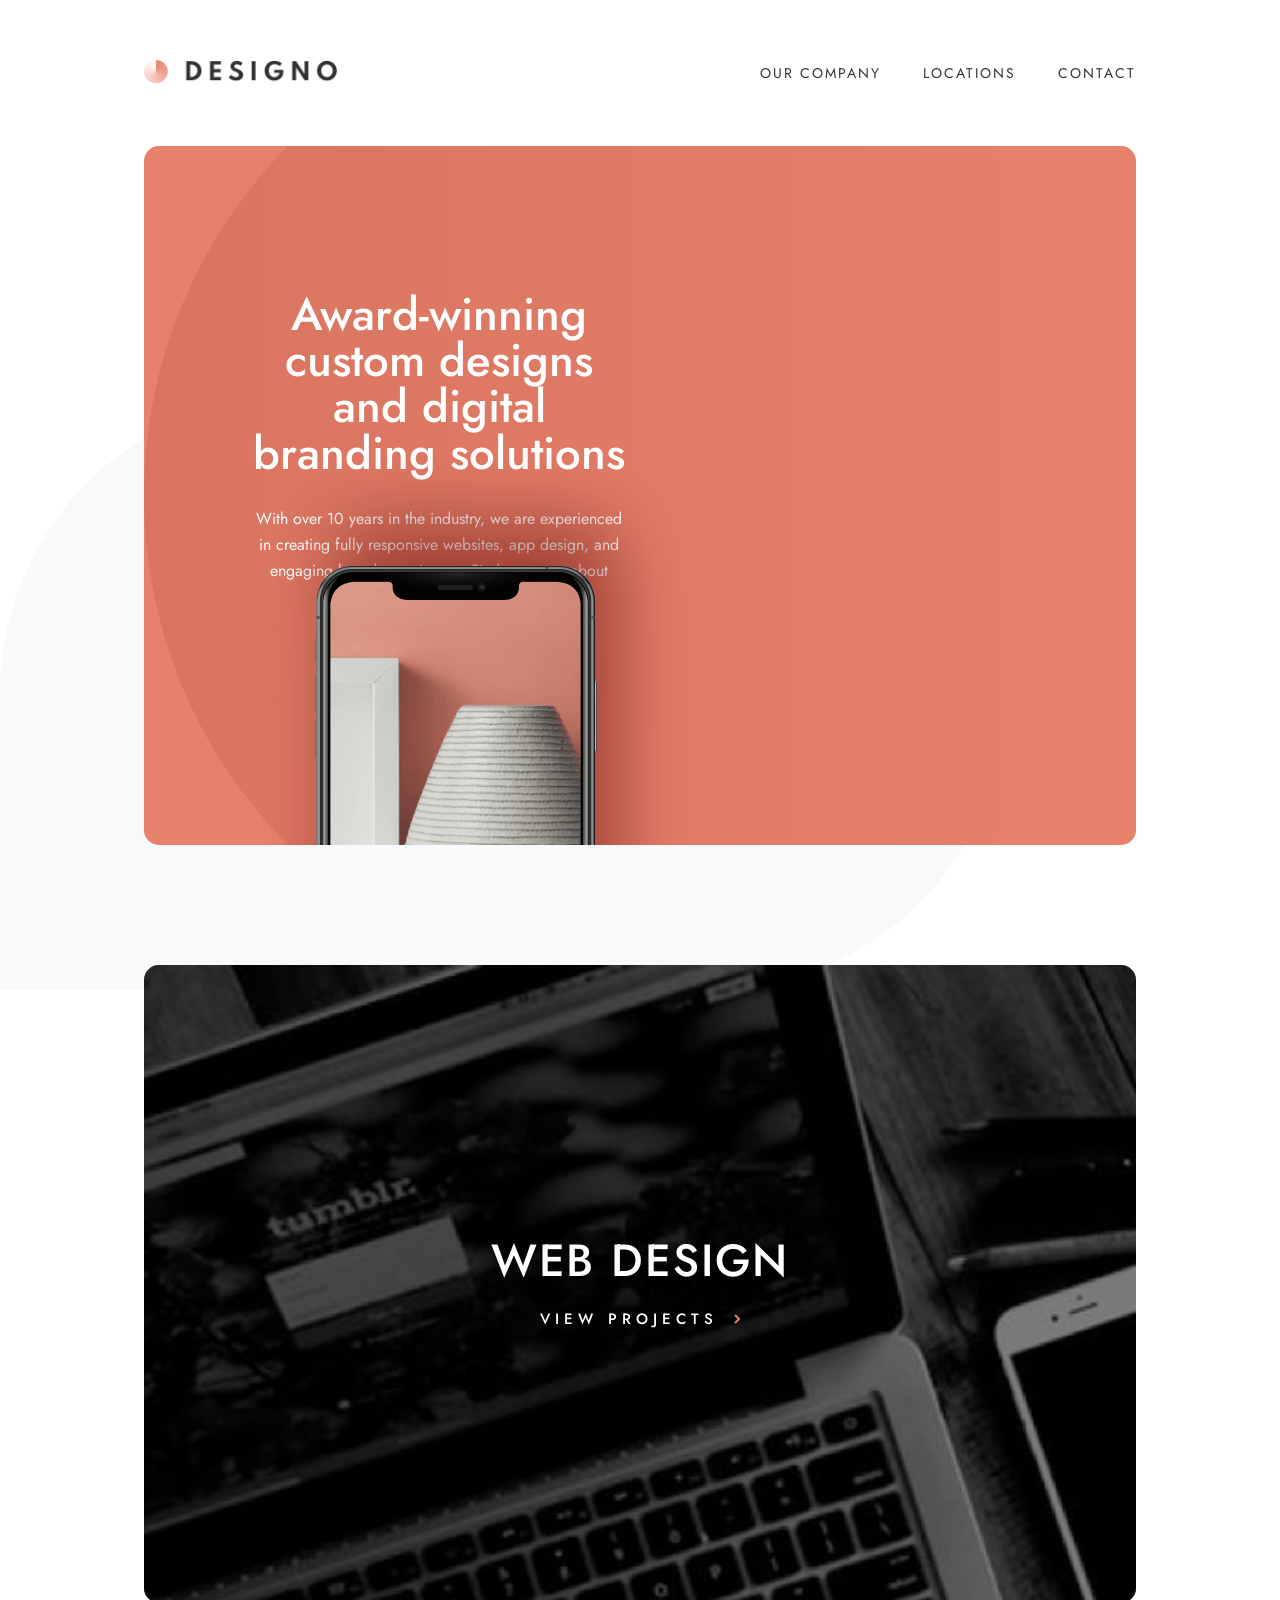
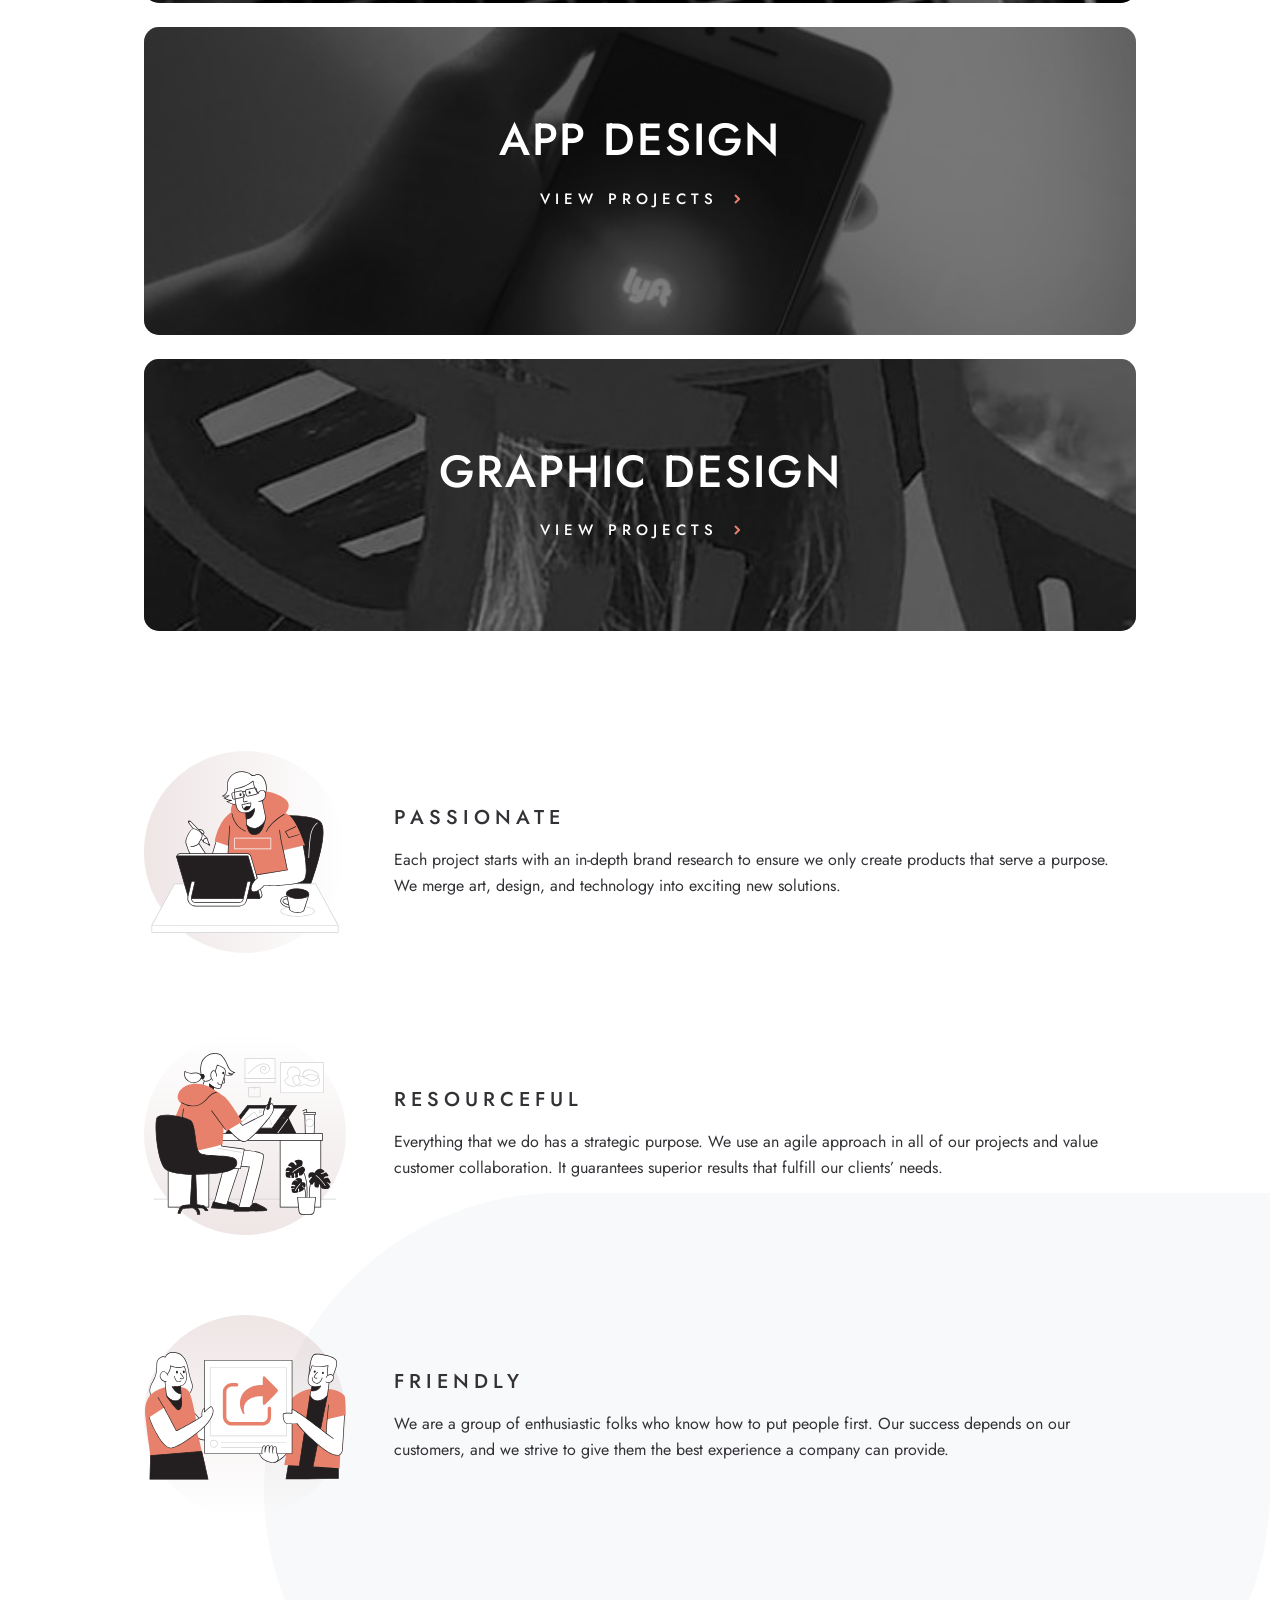
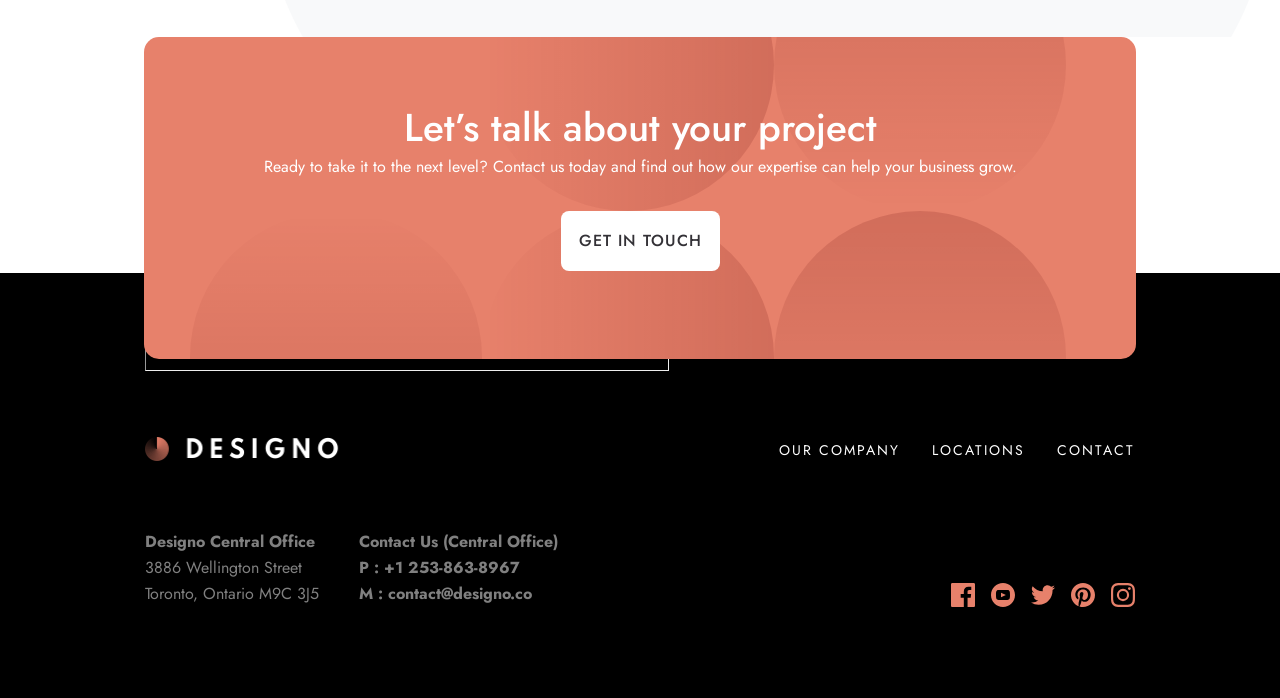
==== commit a9ba3023: "added hr to footer" ====
--- a/index.html
+++ b/index.html
@@ -214,6 +214,7 @@
           </a>
         </ul>
       </nav>
+      <hr>
       <address>
         <div>
           <span>Designo Central Office</span>
--- a/styles/css/styles.min.css
+++ b/styles/css/styles.min.css
@@ -1 +1 @@
-header{display:flex;flex-direction:row;justify-content:space-between;align-items:center;position:relative;padding:clamp(2.188rem,2.723vw + 1.549rem,4rem) clamp(1.5rem,13.239vw - 1.603rem,10.313rem)}header img{width:200px;max-width:100%;z-index:9998}header .desktop-menu{display:none}@media screen and (width > 768px){header .desktop-menu{display:inline-block}header .desktop-menu .menu{display:flex;flex-direction:row;gap:42px;list-style-type:none;padding:0}header .desktop-menu .menu a{text-decoration:none}header .desktop-menu .menu a li{text-transform:uppercase;color:#333136;font-family:"Jost",sans-serif;font-size:14px;font-weight:400;letter-spacing:2px;line-height:14px}header .desktop-menu .menu a:hover{-webkit-text-decoration:underline #333136;text-decoration:underline #333136;text-decoration-thickness:1px}}header .mobile-menu{background-color:#000;position:fixed;top:100px;left:0;width:100%;padding:3rem 1.5rem;transform:translateY(-430px);display:inline-block;opacity:0;transition:all .7s ease-in;transition-behavior:allow-discrete;z-index:9999}header .mobile-menu ul{padding:0;list-style-type:none;display:flex;flex-direction:column;gap:32px}header .mobile-menu ul a{text-decoration:none}header .mobile-menu ul a li{color:#fff;text-transform:uppercase;font-family:"Jost",sans-serif;font-size:24px;font-weight:400;letter-spacing:2px;line-height:25px}header .menuIsOpen{transform:translateY(0px);opacity:1}.content-wrapper{width:100%;padding-left:clamp(1.5rem,13.239vw - 1.603rem,10.313rem);padding-right:clamp(1.5rem,13.239vw - 1.603rem,10.313rem);position:relative;overflow-x:hidden;display:flex;flex-direction:column}footer{display:grid;grid-template-columns:repeat(2, 1fr);grid-template-rows:repeat(6, auto)}@media screen and (width > 768px){footer{grid-template-rows:repeat(5, 1fr)}}footer .footer-cta-wrapper{grid-area:1/1/4/3;background-color:#e7816b;margin-left:clamp(1.5rem,13.239vw - 1.603rem,10.313rem);margin-right:clamp(1.5rem,13.239vw - 1.603rem,10.313rem);padding:clamp(4rem,.751vw + 3.824rem,4.5rem) clamp(1.5rem,6.761vw - .085rem,6rem);border-radius:15px;z-index:9999;display:flex;flex-direction:column;align-items:center;text-align:center;margin-bottom:32px;background-image:url("../../assets/shared/desktop/bg-pattern-call-to-action.svg");background-position:40% 45%;background-repeat:no-repeat}@media screen and (width > 768px){footer .footer-cta-wrapper{grid-area:1/1/4/5}}@media screen and (width > 1280px){footer .footer-cta-wrapper{display:grid;grid-template-columns:repeat(2, 1fr);-moz-column-gap:300px;column-gap:300px;background-position:100% 40%}}footer .footer-cta-wrapper h2{color:#fff;font-family:"Jost",sans-serif;font-size:clamp(2rem,.751vw + 1.824rem,2.5rem);line-height:clamp(2.25rem,.376vw + 2.162rem,2.5rem);font-weight:500}@media screen and (width > 1280px){footer .footer-cta-wrapper h2{align-self:end;justify-self:start;margin-bottom:10px;text-align:start}}footer .footer-cta-wrapper p{display:flex;gap:32px;margin-top:6px;margin-bottom:32px;color:#fff;font-family:"Jost",sans-serif;font-size:16px;line-height:25px}@media screen and (width > 1280px){footer .footer-cta-wrapper p{grid-column:1;text-align:start;margin-top:10px;align-self:start}}@media screen and (width > 1280px){footer .footer-cta-wrapper a{grid-area:1/2/3/3;align-self:center;justify-self:end}}footer .footer-content-wrapper{grid-area:3/1/10/3;display:grid;grid-template-rows:subgrid;background-color:#000;padding-top:clamp(4rem,.751vw + 3.824rem,4.5rem);padding-bottom:clamp(4rem,.751vw + 3.824rem,4.5rem);row-gap:40px}@media screen and (width > 768px){footer .footer-content-wrapper{padding-right:clamp(2.5rem,11.643vw - .229rem,10.25rem);padding-left:clamp(2.5rem,11.643vw - .229rem,10.25rem)}}footer .footer-content-wrapper img{grid-column:1/2;grid-row:2;align-self:center;justify-self:center}@media screen and (width > 768px){footer .footer-content-wrapper img{align-self:start;justify-self:auto}}footer .footer-content-wrapper nav{grid-column:1/2;grid-row:3;align-self:center;justify-self:center}@media screen and (width > 768px){footer .footer-content-wrapper nav{grid-column:2;grid-row:2;align-self:center;justify-self:end}}footer .footer-content-wrapper nav ul{padding:0;list-style-type:none;text-align:center;display:flex;flex-direction:column;gap:32px}@media screen and (width > 768px){footer .footer-content-wrapper nav ul{flex-direction:row}}footer .footer-content-wrapper nav ul a{text-decoration:none}footer .footer-content-wrapper nav ul a li{color:#fff;text-transform:uppercase;font-family:"Jost",sans-serif;font-size:14px;font-weight:400;line-height:14px;letter-spacing:2px}footer .footer-content-wrapper nav ul a:hover{-webkit-text-decoration:underline #fff;text-decoration:underline #fff;text-decoration-thickness:1px}footer .footer-content-wrapper address{grid-column:1/2;grid-row:4;color:#fff;font-family:sans-serif;align-items:center;justify-self:center;text-align:center;font-style:normal;display:flex;flex-direction:column;gap:40px}@media screen and (width > 768px){footer .footer-content-wrapper address{grid-column:1;grid-row:3;flex-direction:row;text-align:start;justify-self:start;align-self:end}}footer .footer-content-wrapper address div{display:flex;flex-direction:column}footer .footer-content-wrapper address div span{font-family:"Jost",sans-serif;font-size:16px;font-weight:700;color:#fff;opacity:.5;line-height:26px}footer .footer-content-wrapper address div .address_normal{font-weight:400}footer .footer-content-wrapper .social-links{grid-column:1/2;grid-row:5;display:flex;flex-direction:row;align-items:center;justify-content:center;gap:16px}@media screen and (width > 768px){footer .footer-content-wrapper .social-links{grid-column:2;grid-row:3;justify-self:end;align-self:end}}footer .footer-content-wrapper .social-links svg:hover{cursor:pointer}footer .footer-content-wrapper .social-links svg:hover path{fill:#ffad9b}.contact-footer-content-wrapper{display:grid;grid-template-columns:1fr;width:100%;row-gap:32px;background-color:#000;padding-top:clamp(4rem,.751vw + 3.824rem,4.5rem);padding-bottom:clamp(4rem,.751vw + 3.824rem,4.5rem)}@media screen and (width > 768px){.contact-footer-content-wrapper{grid-template-columns:1fr 1fr;grid-template-rows:1fr 1fr;row-gap:0;padding-right:clamp(2.5rem,11.643vw - .229rem,10.25rem);padding-left:clamp(2.5rem,11.643vw - .229rem,10.25rem)}}.contact-footer-content-wrapper img{align-self:center;justify-self:center}@media screen and (width > 768px){.contact-footer-content-wrapper img{align-self:start;justify-self:auto}}.contact-footer-content-wrapper nav{align-self:center;justify-self:center}@media screen and (width > 768px){.contact-footer-content-wrapper nav{grid-column:2;grid-row:1;align-self:center;justify-self:end}}.contact-footer-content-wrapper nav ul{padding:0;list-style-type:none;text-align:center;display:flex;flex-direction:column;gap:32px}@media screen and (width > 768px){.contact-footer-content-wrapper nav ul{flex-direction:row}}.contact-footer-content-wrapper nav ul a{text-decoration:none}.contact-footer-content-wrapper nav ul a li{color:#fff;text-transform:uppercase;font-family:"Jost",sans-serif;font-size:14px;font-weight:400;line-height:14px;letter-spacing:2px}.contact-footer-content-wrapper nav ul a:hover{-webkit-text-decoration:underline #fff;text-decoration:underline #fff;text-decoration-thickness:1px}.contact-footer-content-wrapper address{color:#fff;font-family:sans-serif;align-items:center;justify-self:center;text-align:center;font-style:normal;display:flex;flex-direction:column;gap:40px}@media screen and (width > 768px){.contact-footer-content-wrapper address{grid-column:1;grid-row:3;flex-direction:row;text-align:start;justify-self:start;align-self:end}}.contact-footer-content-wrapper address div{display:flex;flex-direction:column}.contact-footer-content-wrapper address div span{font-family:"Jost",sans-serif;font-size:16px;font-weight:700;color:#fff;opacity:.5;line-height:26px}.contact-footer-content-wrapper address div .address_normal{font-weight:400}.contact-footer-content-wrapper .social-links{display:flex;flex-direction:row;align-items:center;justify-content:center;gap:16px}@media screen and (width > 768px){.contact-footer-content-wrapper .social-links{grid-column:2;grid-row:3;justify-self:end;align-self:end}}.contact-footer-content-wrapper .social-links svg:hover{cursor:pointer}.contact-footer-content-wrapper .social-links svg:hover path{fill:#ffad9b}.mobile-menu-button{background:rgba(0,0,0,0);border:none;cursor:pointer;display:flex}@media screen and (width > 768px){.mobile-menu-button{display:none}}.mobile-menu-button .hidden{display:none}.cta_btn,.footer-cta_btn{border:none;border-radius:8px;background-color:#fff;padding:18px;font-family:"Jost",sans-serif;font-weight:500;letter-spacing:1px;text-transform:uppercase;color:#333136;transition:all .45s ease}.cta_btn:hover,.footer-cta_btn:hover{background-color:#ffad9b;color:#fff;cursor:pointer}.location_btn{border:none;border-radius:8px;background-color:#e7816b;padding:18px;font-family:"Jost",sans-serif;font-weight:500;letter-spacing:1px;text-transform:uppercase;color:#fff;transition:all .45s ease}.location_btn:hover{background-color:#ffad9b;color:#fff;cursor:pointer}.submit-form_btn{padding:18px 48px;border-radius:8px;border:none;background-color:#fff;color:#000;font-family:"Jost",sans-serif;font-size:15px;font-weight:500;letter-spacing:1px;text-transform:uppercase;transition:all .45s ease}.submit-form_btn:hover{background-color:#ffad9b;color:#fff;cursor:pointer}a{text-decoration:none}@media screen and (width >= 1280px){a.web-design-item{grid-area:1/1/3/2}}@media screen and (width >= 768px){a.app-design-item{height:100%}}@media screen and (width >= 768px){a.graphic-design-item{height:100%}}a .work-container{padding:90px 56px;display:flex;flex-direction:column;align-items:center;width:100%;position:relative;border-radius:15px;gap:24px}a .work-container:hover{cursor:pointer}a .work-container:hover .work-overlay{background-color:#e7816b;opacity:.85}a .work-container .work-overlay{position:absolute;top:0;left:0;width:100%;height:100%;background-color:#000;opacity:.49;border-radius:15px}a .work-container h2{font-family:"Jost",sans-serif;font-size:clamp(1.75rem,1.878vw + 1.31rem,3rem);line-height:clamp(2.25rem,1.127vw + 1.986rem,3rem);letter-spacing:clamp(.063rem,.094vw + .04rem,.125rem);font-weight:500;text-transform:uppercase;color:#fff;z-index:2}a .work-container .work-copy{display:flex;flex-direction:row;align-items:center;gap:16px;z-index:2}a .work-container .work-copy p{font-family:"Jost",sans-serif;font-size:15px;text-transform:uppercase;letter-spacing:5px;color:#fff;font-weight:500}a .work-container.web-design{background-image:url("../../assets/home/mobile/image-web-design.jpg");background-repeat:no-repeat;background-size:cover}@media screen and (width >= 768px){a .work-container.web-design{background-image:url("../../assets/home/tablet/image-web-design.jpg")}}@media screen and (width >= 1280px){a .work-container.web-design{padding:273px 136px;background-image:url("../../assets/home/desktop/image-web-design-large.jpg")}}a .work-container.app-design{background-image:url("../../assets/home/tablet/image-app-design.jpg");background-repeat:no-repeat;background-size:cover}@media screen and (width >= 768px){a .work-container.app-design{background-image:url("../../assets/home/tablet/image-app-design.jpg");height:100%}}@media screen and (width >= 1280px){a .work-container.app-design{background-image:url("../../assets/home/desktop/image-app-design.jpg");height:100%}}a .work-container.graphic-design{background-image:url("../../assets/home/mobile/image-graphic-design.jpg");background-repeat:no-repeat;background-size:cover}@media screen and (width >= 768px){a .work-container.graphic-design{background-image:url("../../assets/home/tablet/image-graphic-design.jpg");height:100%}}@media screen and (width >= 1280px){a .work-container.graphic-design{background-image:url("../../assets/home/desktop/image-graphic-design.jpg");height:100%}}.inner-page_hero{position:relative;width:100vw;margin-left:calc(50% - 50vw);margin-right:calc(50% - 50vw);background-color:#e7816b;padding:105px 24px;display:flex;flex-direction:column;align-items:center;justify-content:center;text-align:center;gap:24px;background-image:url("../../assets/shared/desktop/bg-pattern-small-circle.svg");background-repeat:no-repeat;background-position:100% 0%;background-size:310px}.inner-page_hero h1{font-family:"Jost",sans-serif;font-size:clamp(2rem,1.648rem + 1.502vw,3rem);font-weight:500;line-height:clamp(2.25rem,1.986rem + 1.127vw,3rem);color:#fff}.inner-page_hero p{font-family:"Jost",sans-serif;font-size:16px;line-height:26px;font-weight:400;color:#fff}@media screen and (width > 768px){.inner-page_hero{margin-right:unset;margin-left:unset;width:100%;border-radius:15px;overflow-x:hidden;margin-bottom:120px;position:relative;overflow:hidden;background-image:none}.inner-page_hero::before{content:"";position:absolute;width:100%;height:100%;top:0;left:0;background-image:url("../../assets/shared/desktop/bg-pattern-call-to-action.svg");background-repeat:no-repeat;background-size:cover;background-position:right;transform:rotate(180deg)}}@media screen and (width > 1280px){.inner-page_hero{padding:64px 190px;background-image:none}.inner-page_hero::before{content:"";position:absolute;width:100%;height:100%;top:0;left:0;background-image:url("../../assets/shared/desktop/bg-pattern-call-to-action.svg");background-repeat:no-repeat;background-size:cover;background-position:right;transform:rotate(180deg)}}.work-examples_grid{--grid-max-col-count: 3;--grid-min-col-size: 327px;--grid-gap: 30px;--grid-col-size-calc: calc( 100% - var(--grid-gap) * var(--grid-max-col-count) ) / var(--grid-max-col-count);--grid-col-min-size-calc: min( 100%, max(var(--grid-min-col-size), var(--grid-col-size-calc)) );display:grid;gap:var(--grid-gap);grid-template-columns:repeat(auto-fit, minmax(var(--grid-col-min-size-calc), 1fr))}@media screen and (width < 768px){.work-examples_grid{margin-top:96px}}.work-example{border-radius:15px;display:flex;flex-direction:column}.work-example .example-img img{border-top-left-radius:15px;border-top-right-radius:15px}.work-example .example-copy-container{background-image:linear-gradient(#e7816b, #e7816b);background-size:100% 0;background-repeat:no-repeat;transition:.5s;background-color:#fdf3f0;padding:32px 30px;border-bottom-left-radius:15px;border-bottom-right-radius:15px;text-align:center}.work-example .example-copy-container:hover{cursor:pointer;background-size:100% 100%}.work-example .example-copy-container:hover h3,.work-example .example-copy-container:hover p{color:#fff}.work-example .example-copy-container h3{font-family:"Jost",sans-serif;font-size:20px;line-height:26px;font-weight:500;letter-spacing:5px;color:#e7816b;text-transform:uppercase;transition:.5s}.work-example .example-copy-container p{font-family:"Jost",sans-serif;font-size:16px;line-height:26px;font-weight:400;color:#333136;transition:.5s}.inner-works_container{display:grid;grid-template-columns:1fr;grid-template-rows:1fr 1fr;row-gap:30px;margin-top:clamp(6rem,4.592rem + 6.009vw,10rem);margin-bottom:clamp(6rem,4.592rem + 6.009vw,10rem)}@media screen and (width >= 1280px){.inner-works_container{grid-template-columns:1fr 1fr;grid-template-rows:auto;-moz-column-gap:30px;column-gap:30px}}@media screen and (width >= 1280px){.inner-works_container a .work-container.web-design{padding:90px 56px}}.locations-wrapper{display:flex;flex-direction:column;align-items:center;justify-content:center;text-align:center;margin-top:120px;margin-bottom:120px;gap:48px}@media screen and (width > 1280px){.locations-wrapper{display:grid;grid-template-columns:repeat(3, 1fr);grid-template-rows:1fr;align-items:center;justify-content:center}}.locations-wrapper .location{display:flex;flex-direction:column;align-items:center;gap:30px}.locations-wrapper .location:first-child .bg-circle-container{position:relative;overflow:hidden}.locations-wrapper .location:first-child .bg-circle-container::before{content:"";position:absolute;width:100%;height:100%;top:0;left:0;z-index:-1;background:url("../../assets/shared/desktop/bg-pattern-small-circle.svg") no-repeat center;background-size:cover;transform:rotate(90deg)}.locations-wrapper .location:nth-child(2) .bg-circle-container{position:relative;overflow:hidden}.locations-wrapper .location:nth-child(2) .bg-circle-container::before{content:"";position:absolute;width:100%;height:100%;top:0;left:0;z-index:-1;background:url("../../assets/shared/desktop/bg-pattern-small-circle.svg") no-repeat center;background-size:cover;transform:rotate(15deg)}.locations-wrapper .location:nth-child(3) .bg-circle-container{position:relative;overflow:hidden}.locations-wrapper .location:nth-child(3) .bg-circle-container::before{content:"";position:absolute;width:100%;height:100%;top:0;left:0;z-index:-1;background:url("../../assets/shared/desktop/bg-pattern-small-circle.svg") no-repeat center;background-size:cover;transform:rotate(-90deg)}.locations-wrapper .location .location-copy{display:flex;flex-direction:column;gap:32px}.locations-wrapper .location .location-copy h3{font-family:"Jost",sans-serif;font-size:20px;line-height:20px;text-transform:uppercase;font-weight:500;letter-spacing:5px}.home_hero{position:relative;width:100vw;margin-left:calc(50% - 50vw);margin-right:calc(50% - 50vw);display:flex;flex-direction:column;align-items:center;text-align:center;background-color:#e7816b;padding:80px 24px;height:95vh;overflow-y:hidden;background-image:url("../../assets/shared/desktop/bg-pattern-small-circle.svg");background-repeat:no-repeat;background-position:-10% 50%;background-size:cover}@media screen and (width > 768px){.home_hero{margin-right:unset;margin-left:unset;width:100%;border-radius:15px;overflow-x:hidden}}@media screen and (width >= 1280px){.home_hero{display:grid;grid-template-columns:1fr 1fr;padding:145px 95px;align-items:start;overflow-x:hidden;height:-moz-min-content;height:min-content}}.home_hero .hero-copy_container{display:flex;flex-direction:column;gap:30px}@media screen and (width > 1280px){.home_hero .hero-copy_container{text-align:start}}.home_hero .hero-copy_container h1{font-family:"Jost",sans-serif;font-size:clamp(2rem,1.502vw + 1.648rem,3rem);font-weight:500;color:#fff;line-height:clamp(2.25rem,1.127vw + 1.986rem,3rem)}.home_hero .hero-copy_container p{font-family:"Jost",sans-serif;font-size:16px;font-weight:400;line-height:26px;color:#fff}.home_hero img{position:absolute;transform:translateY(300px);transform-origin:right center}@media screen and (width > 768px){.home_hero img{transform:translateY(250px)}}@media screen and (width > 1280px){.home_hero img{transform:translateY(30px);transform:translateX(750px)}}.work-grid-wrapper{display:grid;grid-template-columns:1fr;grid-template-rows:repeat(3, 1fr);align-items:center;row-gap:24px;margin:120px 0}@media screen and (width > 1280px){.work-grid-wrapper{grid-template-columns:repeat(2, 1fr);grid-template-rows:repeat(2, 1fr);-moz-column-gap:30px;column-gap:30px}}.traits-wrapper{display:flex;flex-direction:column;align-items:center;justify-content:center;margin-bottom:120px;gap:80px}@media screen and (width > 1280px){.traits-wrapper{display:grid;grid-template-columns:repeat(3, 1fr);grid-template-rows:1fr;margin-bottom:160px;-moz-column-gap:30px;column-gap:30px}}.traits-wrapper .trait-container{display:flex;flex-direction:column;align-items:center;text-align:center;gap:48px}@media screen and (min-width: 768px)and (max-width: 1280px){.traits-wrapper .trait-container{display:grid;grid-template-columns:auto 1fr;text-align:start}}.traits-wrapper .trait-container h3{font-family:"Jost",sans-serif;font-size:20px;font-weight:500;text-transform:uppercase;letter-spacing:5px;line-height:26px;color:#333136;margin-bottom:32px}@media screen and (min-width: 768px)and (max-width: 1280px){.traits-wrapper .trait-container h3{margin-bottom:16px}}.traits-wrapper .trait-container p{font-family:"Jost",sans-serif;font-size:16px;font-weight:400;line-height:26px;color:#333136}.traits-wrapper .trait-container:first-child .bg-circle-container{background-image:url("../../assets/shared/desktop/bg-pattern-small-circle.svg");background-repeat:no-repeat}.traits-wrapper .trait-container:nth-child(2) .bg-circle-container{position:relative;overflow:hidden}.traits-wrapper .trait-container:nth-child(2) .bg-circle-container::before{content:"";position:absolute;width:100%;height:100%;top:0;left:0;z-index:-1;background:url("../../assets/shared/desktop/bg-pattern-small-circle.svg") no-repeat center;background-size:cover;transform:rotate(-90deg)}.traits-wrapper .trait-container:nth-child(3) .bg-circle-container{position:relative;overflow:hidden}.traits-wrapper .trait-container:nth-child(3) .bg-circle-container::before{content:"";position:absolute;width:100%;height:100%;top:0;left:0;z-index:-1;background:url("../../assets/shared/desktop/bg-pattern-small-circle.svg") no-repeat center;background-size:cover;transform:rotate(90deg)}.about-hero{position:relative;width:100vw;margin-left:calc(50% - 50vw);margin-right:calc(50% - 50vw)}@media screen and (width >= 1280px){.about-hero picture{grid-column:2;grid-row:1}}.about-hero picture img{width:100%;height:100%}@media screen and (width > 768px){.about-hero{margin-right:unset;margin-left:unset;width:100%;border-radius:15px;overflow-x:hidden;margin-bottom:120px}}@media screen and (width >= 1280px){.about-hero{display:grid;grid-template-columns:1fr auto;grid-template-rows:1fr}}.about-hero .about-hero-copy{background-color:#e7816b;padding:80px 24px;display:flex;flex-direction:column;align-items:center;text-align:center;position:relative;overflow:hidden}@media screen and (width > 768px){.about-hero .about-hero-copy{padding:68px 58px}}@media screen and (width > 1280px){.about-hero .about-hero-copy{align-items:start;justify-content:center;text-align:start;padding-left:95px;padding-right:82px}}.about-hero .about-hero-copy::before{content:"";position:absolute;width:100%;height:100%;top:-300px;left:75px;background-image:url("../../assets/shared/desktop/bg-pattern-small-circle.svg");background-repeat:no-repeat;background-size:contain;transform:rotate(-90deg)}@media screen and (width > 768px){.about-hero .about-hero-copy::before{top:-450px;left:-20px}}.about-hero .about-hero-copy h1{font-family:"Jost",sans-serif;color:#fff;font-size:clamp(2rem,1.502vw + 1.648rem,3rem);font-weight:500;line-height:clamp(2.25rem,1.127vw + 1.986rem,3rem);margin-bottom:24px}.about-hero .about-hero-copy p{font-family:"Jost",sans-serif;color:#fff;font-size:16px;line-height:26px;font-weight:400}.world-class-talent-container{position:relative;width:100vw;margin-left:calc(50% - 50vw);margin-right:calc(50% - 50vw)}.world-class-talent-container picture img{width:100%}@media screen and (width > 768px){.world-class-talent-container{margin-right:unset;margin-left:unset;width:100%;border-radius:15px;overflow-x:hidden}}@media screen and (width >= 1280px){.world-class-talent-container{display:grid;grid-template-columns:auto 1fr;grid-template-rows:1fr}}.world-class-talent-container .talent-copy-container{padding:80px 24px;display:flex;flex-direction:column;align-items:center;text-align:center;width:100%;background-color:#fdf3f0;background-image:url("../../assets/shared/desktop/bg-pattern-three-circles.svg");background-repeat:no-repeat}@media screen and (width > 768px){.world-class-talent-container .talent-copy-container{padding:68px 58px;background-position:50% 125%}}@media screen and (width > 1280px){.world-class-talent-container .talent-copy-container{align-items:start;justify-content:center;text-align:start;background-position:left 100px bottom 10px}}.world-class-talent-container .talent-copy-container h2{font-family:"Jost",sans-serif;color:#e7816b;font-size:clamp(2rem,.751vw + 1.824rem,2.5rem);font-weight:500;line-height:clamp(2.25rem,1.127vw + 1.986rem,3rem);margin-bottom:24px}.world-class-talent-container .talent-copy-container p{font-family:"Jost",sans-serif;color:#000;font-size:16px;line-height:26px;font-weight:400}.world-class-talent-container .talent-copy-container p:nth-child(2){margin-bottom:32px}.real-deal-container{position:relative;width:100vw;margin-left:calc(50% - 50vw);margin-right:calc(50% - 50vw);margin-bottom:120px}@media screen and (width >= 1280px){.real-deal-container picture{grid-column:2;grid-row:1}}.real-deal-container picture img{width:100%}@media screen and (width > 768px){.real-deal-container{margin-right:unset;margin-left:unset;width:100%;border-radius:15px;overflow-x:hidden}}@media screen and (width >= 1280px){.real-deal-container{display:grid;grid-template-columns:1fr auto;grid-template-rows:1fr}}.real-deal-container .real-deal-copy{padding:80px 24px;display:flex;flex-direction:column;align-items:center;text-align:center;background-color:#fdf3f0;background-image:url("../../assets/shared/desktop/bg-pattern-three-circles.svg");background-repeat:no-repeat}@media screen and (width > 768px){.real-deal-container .real-deal-copy{padding:68px 58px 94px 58px;background-position:50% 125%}}@media screen and (width > 1280px){.real-deal-container .real-deal-copy{align-items:start;justify-content:center;text-align:start;background-position:left 100px bottom 10px}}.real-deal-container .real-deal-copy h2{font-family:"Jost",sans-serif;color:#e7816b;font-size:clamp(2rem,.751vw + 1.824rem,2.5rem);font-weight:500;line-height:clamp(2.25rem,1.127vw + 1.986rem,3rem);margin-bottom:24px}.real-deal-container .real-deal-copy p{font-family:"Jost",sans-serif;color:#000;font-size:16px;line-height:26px;font-weight:400}.real-deal-container .real-deal-copy p:nth-child(2){margin-bottom:32px}.map-wrapper{position:relative;width:100vw;margin-left:calc(50% - 50vw);margin-right:calc(50% - 50vw)}@media screen and (width > 768px){.map-wrapper{margin-right:unset;margin-left:unset;width:100%;border-radius:15px;overflow-x:hidden;margin-bottom:120px}}@media screen and (width >= 1280px){.map-wrapper{display:grid;grid-template-columns:auto 1fr;grid-template-rows:1fr;-moz-column-gap:30px;column-gap:30px}}@media screen and (width >= 1280px){.map-wrapper.canada,.map-wrapper.uk{display:grid;grid-template-columns:1fr auto;grid-template-rows:1fr;-moz-column-gap:30px;column-gap:30px}}.map-wrapper:not(:last-child){margin-bottom:40px}.map-wrapper:last-child{margin-bottom:120px}.map-wrapper.canada .map,.map-wrapper.uk .map{grid-column:2}@media screen and (width > 1280px){.map-wrapper.canada .map picture img,.map-wrapper.uk .map picture img{border-top-left-radius:15px;border-bottom-left-radius:15px}}.map-wrapper.canada .map-copy,.map-wrapper.uk .map-copy{grid-column:1;grid-row:1}@media screen and (width > 1280px){.map-wrapper.canada .map-copy,.map-wrapper.uk .map-copy{border-top-right-radius:15px;border-bottom-right-radius:15px}}.map-wrapper .map{height:320px;max-height:-moz-max-content;max-height:max-content;width:100%}.map-wrapper .map picture img{width:100%;max-height:100%}@media screen and (width > 1280px){.map-wrapper .map picture img{border-top-right-radius:15px;border-bottom-right-radius:15px}}.map-wrapper .map-copy{background-color:#fdf3f0;padding:80px 24px;display:flex;flex-direction:column;align-items:center;justify-content:center;text-align:center}@media screen and (width >= 1280px){.map-wrapper .map-copy{display:grid;grid-template-columns:1fr;grid-template-rows:1fr;padding-left:95px;row-gap:24px;border-top-left-radius:15px;border-bottom-left-radius:15px}}.map-wrapper .map-copy h2{font-family:"Jost",sans-serif;font-size:clamp(2rem,1.824rem + .751vw,2.5rem);line-height:clamp(2.25rem,1.986rem + 1.127vw,3rem);font-weight:500;color:#e7816b}@media screen and (width >= 1280px){.map-wrapper .map-copy h2{align-self:end;justify-self:start}}.map-wrapper .map-copy address{display:flex;flex-direction:column;gap:24px}@media screen and (width >= 1280px){.map-wrapper .map-copy address{grid-column:1;grid-row:2;display:flex;flex-direction:row;text-align:start;gap:120px}}.map-wrapper .map-copy address div{display:flex;flex-direction:column}.map-wrapper .map-copy address div span{font-family:"Jost",sans-serif;font-size:16px;line-height:26px;font-style:normal}.map-wrapper .map-copy address div span:first-child{font-weight:700}.contact-form-wrapper{position:relative;width:100vw;margin-left:calc(50% - 50vw);margin-right:calc(50% - 50vw);background-color:#e7816b;padding:72px 24px;display:flex;flex-direction:column;align-items:center;gap:48px;justify-content:center;background-image:url("../../assets/contact/mobile/bg-pattern-hero-contact-mobile.svg");background-repeat:no-repeat;background-position:left -100px top 0px;background-size:1000px}.contact-form-wrapper .contact-form-copy{text-align:center;color:#fff}.contact-form-wrapper .contact-form-copy h1{font-family:"Jost",sans-serif;font-size:clamp(2rem,1.6479rem + 1.5023vw,3rem);line-height:clamp(2.25rem,1.9859rem + 1.1268vw,3rem);font-weight:500;margin-bottom:24px}.contact-form-wrapper .contact-form-copy p{font-family:"Jost",sans-serif;font-size:16px;font-weight:400;line-height:26px}@media screen and (width >= 768px){.contact-form-wrapper .contact-form-copy{text-align:start}}.contact-form-wrapper .contact-form-container{width:100%}.contact-form-wrapper .contact-form-container form{display:flex;flex-direction:column;justify-content:start;align-items:center;gap:25px}.contact-form-wrapper .contact-form-container form .container{display:flex;flex-direction:column;position:relative;justify-self:start;width:100%}.contact-form-wrapper .contact-form-container form .container:not(:last-child){margin-bottom:25px}.contact-form-wrapper .contact-form-container form .container label{font-family:"Jost",sans-serif;font-size:15px;line-height:26px;font-weight:500;color:#fff;margin-left:clamp(.875rem,.831rem + .1878vw,1rem);opacity:.5;display:flex;flex-direction:row;align-items:center;gap:10px;position:absolute;width:1px;height:1px;padding:0;margin:-1px;overflow:hidden;clip:rect(0, 0, 0, 0);white-space:nowrap;border:0}.contact-form-wrapper .contact-form-container form .container input[type=text],.contact-form-wrapper .contact-form-container form .container input[type=email],.contact-form-wrapper .contact-form-container form .container input[type=tel],.contact-form-wrapper .contact-form-container form .container textarea{border:none;border-bottom:1px solid #fff;background:rgba(0,0,0,0);width:100%;font-family:"Jost",sans-serif;font-size:15px;line-height:26px;font-weight:500;color:#fff;padding-top:10px;padding-left:clamp(.875rem,.831rem + .1878vw,1rem)}.contact-form-wrapper .contact-form-container form .container input[type=text]::-moz-placeholder, .contact-form-wrapper .contact-form-container form .container input[type=email]::-moz-placeholder, .contact-form-wrapper .contact-form-container form .container input[type=tel]::-moz-placeholder, .contact-form-wrapper .contact-form-container form .container textarea::-moz-placeholder{color:#fff;opacity:.5}.contact-form-wrapper .contact-form-container form .container input[type=text]::placeholder,.contact-form-wrapper .contact-form-container form .container input[type=email]::placeholder,.contact-form-wrapper .contact-form-container form .container input[type=tel]::placeholder,.contact-form-wrapper .contact-form-container form .container textarea::placeholder{color:#fff;opacity:.5}.contact-form-wrapper .contact-form-container form .container input[type=text]:focus,.contact-form-wrapper .contact-form-container form .container input[type=email]:focus,.contact-form-wrapper .contact-form-container form .container input[type=tel]:focus,.contact-form-wrapper .contact-form-container form .container textarea:focus{border-bottom:2px solid #fff}.contact-form-wrapper .contact-form-container form .container input[type=text]:focus+label,.contact-form-wrapper .contact-form-container form .container input[type=email]:focus+label,.contact-form-wrapper .contact-form-container form .container input[type=tel]:focus+label,.contact-form-wrapper .contact-form-container form .container textarea:focus+label{position:absolute;width:1px;height:1px;padding:0;margin:-1px;overflow:hidden;clip:rect(0, 0, 0, 0);white-space:nowrap;border:0}.contact-form-wrapper .contact-form-container form .container .error-message{font-family:"Jost",sans-serif;font-size:12px;font-style:italic;color:#fff;position:absolute;right:12px;top:55%;transform:translateY(-50%);pointer-events:none;display:flex;flex-direction:row;align-items:center;gap:10px}.contact-form-wrapper .contact-form-container form .container textarea{resize:none}.contact-form-wrapper .contact-form-container form .form-submit{align-self:end}@media screen and (width >= 768px){.contact-form-wrapper{margin-right:unset;margin-left:unset;width:100%;border-radius:15px;overflow-x:hidden;background-image:url("../../assets/contact/desktop/bg-pattern-hero-desktop.svg");background-repeat:no-repeat;background-position:top -150px left -50px;background-size:contain}}@media screen and (width >= 1280px){.contact-form-wrapper{display:flex;flex-direction:row;padding:55px 96px;gap:95px}}+header{display:flex;flex-direction:row;justify-content:space-between;align-items:center;position:relative;padding:clamp(2.188rem,2.723vw + 1.549rem,4rem) clamp(1.5rem,13.239vw - 1.603rem,10.313rem)}header img{width:200px;max-width:100%;z-index:9998}header .desktop-menu{display:none}@media screen and (width > 768px){header .desktop-menu{display:inline-block}header .desktop-menu .menu{display:flex;flex-direction:row;gap:42px;list-style-type:none;padding:0}header .desktop-menu .menu a{text-decoration:none}header .desktop-menu .menu a li{text-transform:uppercase;color:#333136;font-family:"Jost",sans-serif;font-size:14px;font-weight:400;letter-spacing:2px;line-height:14px}header .desktop-menu .menu a:hover{-webkit-text-decoration:underline #333136;text-decoration:underline #333136;text-decoration-thickness:1px}}header .mobile-menu{background-color:#000;position:fixed;top:100px;left:0;width:100%;padding:3rem 1.5rem;transform:translateY(-430px);display:inline-block;opacity:0;transition:all .7s ease-in;transition-behavior:allow-discrete;z-index:9999}header .mobile-menu ul{padding:0;list-style-type:none;display:flex;flex-direction:column;gap:32px}header .mobile-menu ul a{text-decoration:none}header .mobile-menu ul a li{color:#fff;text-transform:uppercase;font-family:"Jost",sans-serif;font-size:24px;font-weight:400;letter-spacing:2px;line-height:25px}header .menuIsOpen{transform:translateY(0px);opacity:1}.content-wrapper{width:100%;padding-left:clamp(1.5rem,13.239vw - 1.603rem,10.313rem);padding-right:clamp(1.5rem,13.239vw - 1.603rem,10.313rem);position:relative;overflow-x:hidden;overflow-y:hidden;display:flex;flex-direction:column}.content-wrapper .bg-pattern-container-large{position:absolute;left:0;top:10px;z-index:-1;display:none}@media screen and (width >= 1280px){.content-wrapper .bg-pattern-container-large{display:block}}.content-wrapper .bg-pattern-container-large-contact{position:absolute;right:0;bottom:-150px;z-index:-1;display:none;overflow:hidden}@media screen and (width >= 1280px){.content-wrapper .bg-pattern-container-large-contact{display:block}}.content-wrapper .bg-pattern-container-left{position:absolute;left:0;top:250px;z-index:-1;display:none}@media screen and (width >= 1280px){.content-wrapper .bg-pattern-container-left{display:block}}.content-wrapper .bg-pattern-container-right{position:absolute;right:10px;bottom:-150px;z-index:-1;display:none;transform:rotate(180deg)}@media screen and (width >= 1280px){.content-wrapper .bg-pattern-container-right{display:block}}footer{display:grid;grid-template-columns:repeat(2, 1fr);grid-template-rows:repeat(6, auto)}@media screen and (width > 768px){footer{grid-template-rows:repeat(5, 1fr)}}footer .footer-cta-wrapper{grid-area:1/1/4/3;background-color:#e7816b;margin-left:clamp(1.5rem,13.239vw - 1.603rem,10.313rem);margin-right:clamp(1.5rem,13.239vw - 1.603rem,10.313rem);padding:clamp(4rem,.751vw + 3.824rem,4.5rem) clamp(1.5rem,6.761vw - .085rem,6rem);border-radius:15px;z-index:9999;display:flex;flex-direction:column;align-items:center;text-align:center;margin-bottom:32px;background-image:url("../../assets/shared/desktop/bg-pattern-call-to-action.svg");background-position:40% 45%;background-repeat:no-repeat}@media screen and (width > 768px){footer .footer-cta-wrapper{grid-area:1/1/4/5}}@media screen and (width > 1280px){footer .footer-cta-wrapper{display:grid;grid-template-columns:repeat(2, 1fr);-moz-column-gap:300px;column-gap:300px;background-position:100% 40%}}footer .footer-cta-wrapper h2{color:#fff;font-family:"Jost",sans-serif;font-size:clamp(2rem,.751vw + 1.824rem,2.5rem);line-height:clamp(2.25rem,.376vw + 2.162rem,2.5rem);font-weight:500}@media screen and (width > 1280px){footer .footer-cta-wrapper h2{align-self:end;justify-self:start;margin-bottom:10px;text-align:start}}footer .footer-cta-wrapper p{display:flex;gap:32px;margin-top:6px;margin-bottom:32px;color:#fff;font-family:"Jost",sans-serif;font-size:16px;line-height:25px}@media screen and (width > 1280px){footer .footer-cta-wrapper p{grid-column:1;text-align:start;margin-top:10px;align-self:start}}@media screen and (width > 1280px){footer .footer-cta-wrapper a{grid-area:1/2/3/3;align-self:center;justify-self:end}}footer .footer-content-wrapper{grid-area:3/1/10/3;display:grid;grid-template-rows:subgrid;background-color:#000;padding-top:clamp(4rem,.751vw + 3.824rem,4.5rem);padding-bottom:clamp(4rem,.751vw + 3.824rem,4.5rem);row-gap:40px}@media screen and (width > 768px){footer .footer-content-wrapper{padding-right:clamp(2.5rem,11.643vw - .229rem,10.25rem);padding-left:clamp(2.5rem,11.643vw - .229rem,10.25rem)}}footer .footer-content-wrapper img{grid-column:1/2;grid-row:2;align-self:center;justify-self:center;width:200px;height:27px}@media screen and (width > 768px){footer .footer-content-wrapper img{align-self:center;justify-self:auto}}footer .footer-content-wrapper nav{grid-column:1/2;grid-row:3;align-self:center;justify-self:center}@media screen and (width > 768px){footer .footer-content-wrapper nav{grid-column:2;grid-row:2;align-self:center;justify-self:end}}footer .footer-content-wrapper nav ul{padding:0;list-style-type:none;text-align:center;display:flex;flex-direction:column;gap:32px}@media screen and (width > 768px){footer .footer-content-wrapper nav ul{flex-direction:row}}footer .footer-content-wrapper nav ul a{text-decoration:none}footer .footer-content-wrapper nav ul a li{color:#fff;text-transform:uppercase;font-family:"Jost",sans-serif;font-size:14px;font-weight:400;line-height:14px;letter-spacing:2px}footer .footer-content-wrapper nav ul a:hover{-webkit-text-decoration:underline #fff;text-decoration:underline #fff;text-decoration-thickness:1px}footer .footer-content-wrapper address{grid-column:1/2;grid-row:4;color:#fff;font-family:sans-serif;align-items:center;justify-self:center;text-align:center;font-style:normal;display:flex;flex-direction:column;gap:40px}@media screen and (width > 768px){footer .footer-content-wrapper address{grid-column:1;grid-row:3;flex-direction:row;text-align:start;justify-self:start;align-self:end}}footer .footer-content-wrapper address div{display:flex;flex-direction:column}footer .footer-content-wrapper address div span{font-family:"Jost",sans-serif;font-size:16px;font-weight:700;color:#fff;opacity:.5;line-height:26px}footer .footer-content-wrapper address div .address_normal{font-weight:400}footer .footer-content-wrapper .social-links{grid-column:1/2;grid-row:5;display:flex;flex-direction:row;align-items:center;justify-content:center;gap:16px}@media screen and (width > 768px){footer .footer-content-wrapper .social-links{grid-column:2;grid-row:3;justify-self:end;align-self:end}}footer .footer-content-wrapper .social-links svg:hover{cursor:pointer}footer .footer-content-wrapper .social-links svg:hover path{fill:#ffad9b}.contact-footer-content-wrapper{display:grid;grid-template-columns:1fr;width:100%;row-gap:32px;background-color:#000;padding-top:clamp(4rem,.751vw + 3.824rem,4.5rem);padding-bottom:clamp(4rem,.751vw + 3.824rem,4.5rem)}@media screen and (width > 768px){.contact-footer-content-wrapper{grid-template-columns:1fr 1fr;grid-template-rows:1fr 1fr;row-gap:0;padding-right:clamp(2.5rem,11.643vw - .229rem,10.25rem);padding-left:clamp(2.5rem,11.643vw - .229rem,10.25rem)}}.contact-footer-content-wrapper img{align-self:center;justify-self:center;width:200px;height:27px}@media screen and (width > 768px){.contact-footer-content-wrapper img{align-self:center;justify-self:auto}}.contact-footer-content-wrapper nav{align-self:center;justify-self:center}@media screen and (width > 768px){.contact-footer-content-wrapper nav{grid-column:2;grid-row:1;align-self:center;justify-self:end}}.contact-footer-content-wrapper nav ul{padding:0;list-style-type:none;text-align:center;display:flex;flex-direction:column;gap:32px}@media screen and (width > 768px){.contact-footer-content-wrapper nav ul{flex-direction:row}}.contact-footer-content-wrapper nav ul a{text-decoration:none}.contact-footer-content-wrapper nav ul a li{color:#fff;text-transform:uppercase;font-family:"Jost",sans-serif;font-size:14px;font-weight:400;line-height:14px;letter-spacing:2px}.contact-footer-content-wrapper nav ul a:hover{-webkit-text-decoration:underline #fff;text-decoration:underline #fff;text-decoration-thickness:1px}.contact-footer-content-wrapper address{color:#fff;font-family:sans-serif;align-items:center;justify-self:center;text-align:center;font-style:normal;display:flex;flex-direction:column;gap:40px}@media screen and (width > 768px){.contact-footer-content-wrapper address{grid-column:1;grid-row:3;flex-direction:row;text-align:start;justify-self:start;align-self:end}}.contact-footer-content-wrapper address div{display:flex;flex-direction:column}.contact-footer-content-wrapper address div span{font-family:"Jost",sans-serif;font-size:16px;font-weight:700;color:#fff;opacity:.5;line-height:26px}.contact-footer-content-wrapper address div .address_normal{font-weight:400}.contact-footer-content-wrapper .social-links{display:flex;flex-direction:row;align-items:center;justify-content:center;gap:16px}@media screen and (width > 768px){.contact-footer-content-wrapper .social-links{grid-column:2;grid-row:3;justify-self:end;align-self:end}}.contact-footer-content-wrapper .social-links svg:hover{cursor:pointer}.contact-footer-content-wrapper .social-links svg:hover path{fill:#ffad9b}.mobile-menu-button{background:rgba(0,0,0,0);border:none;cursor:pointer;display:flex}@media screen and (width > 768px){.mobile-menu-button{display:none}}.mobile-menu-button .hidden{display:none}.cta_btn,.footer-cta_btn{border:none;border-radius:8px;background-color:#fff;padding:18px;font-family:"Jost",sans-serif;font-weight:500;letter-spacing:1px;text-transform:uppercase;color:#333136;transition:all .45s ease}.cta_btn:hover,.footer-cta_btn:hover{background-color:#ffad9b;color:#fff;cursor:pointer}.location_btn{border:none;border-radius:8px;background-color:#e7816b;padding:18px;font-family:"Jost",sans-serif;font-weight:500;letter-spacing:1px;text-transform:uppercase;color:#fff;transition:all .45s ease}.location_btn:hover{background-color:#ffad9b;color:#fff;cursor:pointer}.submit-form_btn{padding:18px 48px;border-radius:8px;border:none;background-color:#fff;color:#000;font-family:"Jost",sans-serif;font-size:15px;font-weight:500;letter-spacing:1px;text-transform:uppercase;transition:all .45s ease}.submit-form_btn:hover{background-color:#ffad9b;color:#fff;cursor:pointer}a{text-decoration:none}@media screen and (width >= 1280px){a.web-design-item{grid-area:1/1/3/2}}@media screen and (width >= 768px){a.app-design-item{height:100%}}@media screen and (width >= 768px){a.graphic-design-item{height:100%}}a .work-container{padding:90px 56px;display:flex;flex-direction:column;align-items:center;width:100%;position:relative;border-radius:15px;gap:24px}a .work-container:hover{cursor:pointer}a .work-container:hover .work-overlay{background-color:#e7816b;opacity:.85}a .work-container .work-overlay{position:absolute;top:0;left:0;width:100%;height:100%;background-color:#000;opacity:.49;border-radius:15px}a .work-container h2{font-family:"Jost",sans-serif;font-size:clamp(1.75rem,1.878vw + 1.31rem,3rem);line-height:clamp(2.25rem,1.127vw + 1.986rem,3rem);letter-spacing:clamp(.063rem,.094vw + .04rem,.125rem);font-weight:500;text-transform:uppercase;color:#fff;z-index:2}a .work-container .work-copy{display:flex;flex-direction:row;align-items:center;gap:16px;z-index:2}a .work-container .work-copy p{font-family:"Jost",sans-serif;font-size:15px;text-transform:uppercase;letter-spacing:5px;color:#fff;font-weight:500}a .work-container.web-design{background-image:url("../../assets/home/mobile/image-web-design.jpg");background-repeat:no-repeat;background-size:cover}@media screen and (width >= 768px){a .work-container.web-design{background-image:url("../../assets/home/tablet/image-web-design.jpg")}}@media screen and (width >= 1280px){a .work-container.web-design{padding:273px 136px;background-image:url("../../assets/home/desktop/image-web-design-large.jpg")}}a .work-container.app-design{background-image:url("../../assets/home/tablet/image-app-design.jpg");background-repeat:no-repeat;background-size:cover}@media screen and (width >= 768px){a .work-container.app-design{background-image:url("../../assets/home/tablet/image-app-design.jpg");height:100%}}@media screen and (width >= 1280px){a .work-container.app-design{background-image:url("../../assets/home/desktop/image-app-design.jpg");height:100%}}a .work-container.graphic-design{background-image:url("../../assets/home/mobile/image-graphic-design.jpg");background-repeat:no-repeat;background-size:cover}@media screen and (width >= 768px){a .work-container.graphic-design{background-image:url("../../assets/home/tablet/image-graphic-design.jpg");height:100%}}@media screen and (width >= 1280px){a .work-container.graphic-design{background-image:url("../../assets/home/desktop/image-graphic-design.jpg");height:100%}}.inner-page_hero{position:relative;width:100vw;margin-left:calc(50% - 50vw);margin-right:calc(50% - 50vw);background-color:#e7816b;padding:105px 24px;display:flex;flex-direction:column;align-items:center;justify-content:center;text-align:center;gap:24px;background-image:url("../../assets/shared/desktop/bg-pattern-small-circle.svg");background-repeat:no-repeat;background-position:100% 0%;background-size:310px}.inner-page_hero h1{font-family:"Jost",sans-serif;font-size:clamp(2rem,1.648rem + 1.502vw,3rem);font-weight:500;line-height:clamp(2.25rem,1.986rem + 1.127vw,3rem);color:#fff}.inner-page_hero p{font-family:"Jost",sans-serif;font-size:16px;line-height:26px;font-weight:400;color:#fff}@media screen and (width > 768px){.inner-page_hero{margin-right:unset;margin-left:unset;width:100%;border-radius:15px;overflow-x:hidden;margin-bottom:120px;position:relative;overflow:hidden;background-image:none}.inner-page_hero::before{content:"";position:absolute;width:100%;height:100%;top:0;left:0;background-image:url("../../assets/shared/desktop/bg-pattern-call-to-action.svg");background-repeat:no-repeat;background-size:cover;background-position:right;transform:rotate(180deg)}}@media screen and (width > 1280px){.inner-page_hero{padding:64px 190px;background-image:none}.inner-page_hero::before{content:"";position:absolute;width:100%;height:100%;top:0;left:0;background-image:url("../../assets/shared/desktop/bg-pattern-call-to-action.svg");background-repeat:no-repeat;background-size:cover;background-position:right;transform:rotate(180deg)}}.work-examples_grid{--grid-max-col-count: 3;--grid-min-col-size: 327px;--grid-gap: 30px;--grid-col-size-calc: calc( 100% - var(--grid-gap) * var(--grid-max-col-count) ) / var(--grid-max-col-count);--grid-col-min-size-calc: min( 100%, max(var(--grid-min-col-size), var(--grid-col-size-calc)) );display:grid;gap:var(--grid-gap);grid-template-columns:repeat(auto-fit, minmax(var(--grid-col-min-size-calc), 1fr))}@media screen and (width < 768px){.work-examples_grid{margin-top:96px}}.work-example{border-radius:15px;display:flex;flex-direction:column}.work-example .example-img img{border-top-left-radius:15px;border-top-right-radius:15px}.work-example .example-copy-container{background-image:linear-gradient(#e7816b, #e7816b);background-size:100% 0;background-repeat:no-repeat;transition:.5s;background-color:#fdf3f0;padding:32px 30px;border-bottom-left-radius:15px;border-bottom-right-radius:15px;text-align:center}.work-example .example-copy-container:hover{cursor:pointer;background-size:100% 100%}.work-example .example-copy-container:hover h3,.work-example .example-copy-container:hover p{color:#fff}.work-example .example-copy-container h3{font-family:"Jost",sans-serif;font-size:20px;line-height:26px;font-weight:500;letter-spacing:5px;color:#e7816b;text-transform:uppercase;transition:.5s}.work-example .example-copy-container p{font-family:"Jost",sans-serif;font-size:16px;line-height:26px;font-weight:400;color:#333136;transition:.5s}.inner-works_container{display:grid;grid-template-columns:1fr;grid-template-rows:1fr 1fr;row-gap:30px;margin-top:clamp(6rem,4.592rem + 6.009vw,10rem);margin-bottom:clamp(6rem,4.592rem + 6.009vw,10rem)}@media screen and (width >= 1280px){.inner-works_container{grid-template-columns:1fr 1fr;grid-template-rows:auto;-moz-column-gap:30px;column-gap:30px}}@media screen and (width >= 1280px){.inner-works_container a .work-container.web-design{padding:90px 56px}}.locations-wrapper{display:flex;flex-direction:column;align-items:center;justify-content:center;text-align:center;margin-top:120px;margin-bottom:120px;gap:48px}@media screen and (width > 1280px){.locations-wrapper{display:grid;grid-template-columns:repeat(3, 1fr);grid-template-rows:1fr;align-items:center;justify-content:center}}.locations-wrapper .location{display:flex;flex-direction:column;align-items:center;gap:30px}.locations-wrapper .location:first-child .bg-circle-container{position:relative;overflow:hidden}.locations-wrapper .location:first-child .bg-circle-container::before{content:"";position:absolute;width:100%;height:100%;top:0;left:0;z-index:-1;background:url("../../assets/shared/desktop/bg-pattern-small-circle.svg") no-repeat center;background-size:cover;transform:rotate(90deg)}.locations-wrapper .location:nth-child(2) .bg-circle-container{position:relative;overflow:hidden}.locations-wrapper .location:nth-child(2) .bg-circle-container::before{content:"";position:absolute;width:100%;height:100%;top:0;left:0;z-index:-1;background:url("../../assets/shared/desktop/bg-pattern-small-circle.svg") no-repeat center;background-size:cover;transform:rotate(15deg)}.locations-wrapper .location:nth-child(3) .bg-circle-container{position:relative;overflow:hidden}.locations-wrapper .location:nth-child(3) .bg-circle-container::before{content:"";position:absolute;width:100%;height:100%;top:0;left:0;z-index:-1;background:url("../../assets/shared/desktop/bg-pattern-small-circle.svg") no-repeat center;background-size:cover;transform:rotate(-90deg)}.locations-wrapper .location .location-copy{display:flex;flex-direction:column;gap:32px}.locations-wrapper .location .location-copy h3{font-family:"Jost",sans-serif;font-size:20px;line-height:20px;text-transform:uppercase;font-weight:500;letter-spacing:5px}.overlay{position:absolute;top:0;left:0;width:100vw;height:100%;background-color:rgba(0,0,0,0);display:none;transition:all .7s ease-in;transition-behavior:allow-discrete;z-index:2}@media screen and (width >= 768px){.overlay{display:none}}.overlay-show{display:block;background-color:rgba(0,0,0,.6)}.no-scroll{overflow:hidden;height:100%}.home_hero{position:relative;width:100vw;margin-left:calc(50% - 50vw);margin-right:calc(50% - 50vw);display:flex;flex-direction:column;align-items:center;text-align:center;background-color:#e7816b;padding:80px 24px;height:95vh;overflow-y:hidden;background-image:url("../../assets/shared/desktop/bg-pattern-small-circle.svg");background-repeat:no-repeat;background-position:-10% 50%;background-size:cover}@media screen and (width > 768px){.home_hero{margin-right:unset;margin-left:unset;width:100%;border-radius:15px;overflow-x:hidden}}@media screen and (width >= 1280px){.home_hero{display:grid;grid-template-columns:1fr 1fr;padding:145px 95px;align-items:start;overflow-x:hidden;height:-moz-min-content;height:min-content}}.home_hero .hero-copy_container{display:flex;flex-direction:column;gap:30px}@media screen and (width > 1280px){.home_hero .hero-copy_container{text-align:start}}.home_hero .hero-copy_container h1{font-family:"Jost",sans-serif;font-size:clamp(2rem,1.502vw + 1.648rem,3rem);font-weight:500;color:#fff;line-height:clamp(2.25rem,1.127vw + 1.986rem,3rem)}.home_hero .hero-copy_container p{font-family:"Jost",sans-serif;font-size:16px;font-weight:400;line-height:26px;color:#fff}.home_hero img{position:absolute;transform:translateY(300px);transform-origin:right center}@media screen and (width > 768px){.home_hero img{transform:translateY(250px)}}@media screen and (width > 1280px){.home_hero img{transform:translateY(30px);transform:translateX(750px)}}.work-grid-wrapper{display:grid;grid-template-columns:1fr;grid-template-rows:repeat(3, 1fr);align-items:center;row-gap:24px;margin:120px 0}@media screen and (width > 1280px){.work-grid-wrapper{grid-template-columns:repeat(2, 1fr);grid-template-rows:repeat(2, 1fr);-moz-column-gap:30px;column-gap:30px}}.traits-wrapper{display:flex;flex-direction:column;align-items:center;justify-content:center;margin-bottom:120px;gap:80px}@media screen and (width > 1280px){.traits-wrapper{display:grid;grid-template-columns:repeat(3, 1fr);grid-template-rows:1fr;margin-bottom:160px;-moz-column-gap:30px;column-gap:30px}}.traits-wrapper .trait-container{display:flex;flex-direction:column;align-items:center;text-align:center;gap:48px}@media screen and (min-width: 768px)and (max-width: 1280px){.traits-wrapper .trait-container{display:grid;grid-template-columns:auto 1fr;text-align:start}}.traits-wrapper .trait-container h3{font-family:"Jost",sans-serif;font-size:20px;font-weight:500;text-transform:uppercase;letter-spacing:5px;line-height:26px;color:#333136;margin-bottom:32px}@media screen and (min-width: 768px)and (max-width: 1280px){.traits-wrapper .trait-container h3{margin-bottom:16px}}.traits-wrapper .trait-container p{font-family:"Jost",sans-serif;font-size:16px;font-weight:400;line-height:26px;color:#333136}.traits-wrapper .trait-container:first-child .bg-circle-container{background-image:url("../../assets/shared/desktop/bg-pattern-small-circle.svg");background-repeat:no-repeat}.traits-wrapper .trait-container:nth-child(2) .bg-circle-container{position:relative;overflow:hidden}.traits-wrapper .trait-container:nth-child(2) .bg-circle-container::before{content:"";position:absolute;width:100%;height:100%;top:0;left:0;z-index:-1;background:url("../../assets/shared/desktop/bg-pattern-small-circle.svg") no-repeat center;background-size:cover;transform:rotate(-90deg)}.traits-wrapper .trait-container:nth-child(3) .bg-circle-container{position:relative;overflow:hidden}.traits-wrapper .trait-container:nth-child(3) .bg-circle-container::before{content:"";position:absolute;width:100%;height:100%;top:0;left:0;z-index:-1;background:url("../../assets/shared/desktop/bg-pattern-small-circle.svg") no-repeat center;background-size:cover;transform:rotate(90deg)}.about-hero{position:relative;width:100vw;margin-left:calc(50% - 50vw);margin-right:calc(50% - 50vw)}@media screen and (width >= 1280px){.about-hero picture{grid-column:2;grid-row:1}}.about-hero picture img{width:100%;height:100%}@media screen and (width > 768px){.about-hero{margin-right:unset;margin-left:unset;width:100%;border-radius:15px;overflow-x:hidden;margin-bottom:120px}}@media screen and (width >= 1280px){.about-hero{display:grid;grid-template-columns:1fr auto;grid-template-rows:1fr}}.about-hero .about-hero-copy{background-color:#e7816b;padding:80px 24px;display:flex;flex-direction:column;align-items:center;text-align:center;position:relative;overflow:hidden}@media screen and (width > 768px){.about-hero .about-hero-copy{padding:68px 58px}}@media screen and (width > 1280px){.about-hero .about-hero-copy{align-items:start;justify-content:center;text-align:start;padding-left:95px;padding-right:82px}}.about-hero .about-hero-copy::before{content:"";position:absolute;width:100%;height:100%;top:-300px;left:75px;background-image:url("../../assets/shared/desktop/bg-pattern-small-circle.svg");background-repeat:no-repeat;background-size:contain;transform:rotate(-90deg)}@media screen and (width > 768px){.about-hero .about-hero-copy::before{top:-450px;left:-20px}}.about-hero .about-hero-copy h1{font-family:"Jost",sans-serif;color:#fff;font-size:clamp(2rem,1.502vw + 1.648rem,3rem);font-weight:500;line-height:clamp(2.25rem,1.127vw + 1.986rem,3rem);margin-bottom:24px}.about-hero .about-hero-copy p{font-family:"Jost",sans-serif;color:#fff;font-size:16px;line-height:26px;font-weight:400}.world-class-talent-container{position:relative;width:100vw;margin-left:calc(50% - 50vw);margin-right:calc(50% - 50vw)}.world-class-talent-container picture img{width:100%}@media screen and (width > 768px){.world-class-talent-container{margin-right:unset;margin-left:unset;width:100%;border-radius:15px;overflow-x:hidden}}@media screen and (width >= 1280px){.world-class-talent-container{display:grid;grid-template-columns:auto 1fr;grid-template-rows:1fr}}.world-class-talent-container .talent-copy-container{padding:80px 24px;display:flex;flex-direction:column;align-items:center;text-align:center;width:100%;background-color:#fdf3f0;background-image:url("../../assets/shared/desktop/bg-pattern-three-circles.svg");background-repeat:no-repeat}@media screen and (width > 768px){.world-class-talent-container .talent-copy-container{padding:68px 58px;background-position:50% 125%}}@media screen and (width > 1280px){.world-class-talent-container .talent-copy-container{align-items:start;justify-content:center;text-align:start;background-position:left 100px bottom 10px}}.world-class-talent-container .talent-copy-container h2{font-family:"Jost",sans-serif;color:#e7816b;font-size:clamp(2rem,.751vw + 1.824rem,2.5rem);font-weight:500;line-height:clamp(2.25rem,1.127vw + 1.986rem,3rem);margin-bottom:24px}.world-class-talent-container .talent-copy-container p{font-family:"Jost",sans-serif;color:#000;font-size:16px;line-height:26px;font-weight:400}.world-class-talent-container .talent-copy-container p:nth-child(2){margin-bottom:32px}.real-deal-container{position:relative;width:100vw;margin-left:calc(50% - 50vw);margin-right:calc(50% - 50vw);margin-bottom:120px}@media screen and (width >= 1280px){.real-deal-container picture{grid-column:2;grid-row:1}}.real-deal-container picture img{width:100%}@media screen and (width > 768px){.real-deal-container{margin-right:unset;margin-left:unset;width:100%;border-radius:15px;overflow-x:hidden}}@media screen and (width >= 1280px){.real-deal-container{display:grid;grid-template-columns:1fr auto;grid-template-rows:1fr}}.real-deal-container .real-deal-copy{padding:80px 24px;display:flex;flex-direction:column;align-items:center;text-align:center;background-color:#fdf3f0;background-image:url("../../assets/shared/desktop/bg-pattern-three-circles.svg");background-repeat:no-repeat}@media screen and (width > 768px){.real-deal-container .real-deal-copy{padding:68px 58px 94px 58px;background-position:50% 125%}}@media screen and (width > 1280px){.real-deal-container .real-deal-copy{align-items:start;justify-content:center;text-align:start;background-position:left 100px bottom 10px}}.real-deal-container .real-deal-copy h2{font-family:"Jost",sans-serif;color:#e7816b;font-size:clamp(2rem,.751vw + 1.824rem,2.5rem);font-weight:500;line-height:clamp(2.25rem,1.127vw + 1.986rem,3rem);margin-bottom:24px}.real-deal-container .real-deal-copy p{font-family:"Jost",sans-serif;color:#000;font-size:16px;line-height:26px;font-weight:400}.real-deal-container .real-deal-copy p:nth-child(2){margin-bottom:32px}.map-wrapper{position:relative;width:100vw;margin-left:calc(50% - 50vw);margin-right:calc(50% - 50vw)}@media screen and (width > 768px){.map-wrapper{margin-right:unset;margin-left:unset;width:100%;border-radius:15px;overflow-x:hidden;margin-bottom:120px}}@media screen and (width >= 1280px){.map-wrapper{display:grid;grid-template-columns:auto 1fr;grid-template-rows:1fr;-moz-column-gap:30px;column-gap:30px}}@media screen and (width >= 1280px){.map-wrapper.canada,.map-wrapper.uk{display:grid;grid-template-columns:1fr auto;grid-template-rows:1fr;-moz-column-gap:30px;column-gap:30px}}.map-wrapper:not(:last-child){margin-bottom:40px}.map-wrapper:last-child{margin-bottom:120px}.map-wrapper.canada .map,.map-wrapper.uk .map{grid-column:2}@media screen and (width > 1280px){.map-wrapper.canada .map picture img,.map-wrapper.uk .map picture img{border-top-left-radius:15px;border-bottom-left-radius:15px}}.map-wrapper.canada .map-copy,.map-wrapper.uk .map-copy{grid-column:1;grid-row:1}@media screen and (width > 1280px){.map-wrapper.canada .map-copy,.map-wrapper.uk .map-copy{border-top-right-radius:15px;border-bottom-right-radius:15px}}.map-wrapper .map{height:320px;max-height:-moz-max-content;max-height:max-content;width:100%;z-index:0 !important}.map-wrapper .map picture img{width:100%;max-height:100%}@media screen and (width > 1280px){.map-wrapper .map picture img{border-top-right-radius:15px;border-bottom-right-radius:15px}}.map-wrapper .map-copy{background-color:#fdf3f0;padding:80px 24px;display:flex;flex-direction:column;align-items:center;justify-content:center;text-align:center;background-image:url("../../../assets/shared/desktop/bg-pattern-three-circles.svg");background-repeat:no-repeat;background-size:100%}@media screen and (width >= 768px){.map-wrapper .map-copy{background-image:url("../../../assets/shared/desktop/bg-pattern-two-circles.svg");background-repeat:no-repeat;background-size:100%}}@media screen and (width >= 1280px){.map-wrapper .map-copy{display:grid;grid-template-columns:1fr;grid-template-rows:1fr;padding-left:95px;row-gap:24px;border-top-left-radius:15px;border-bottom-left-radius:15px}}.map-wrapper .map-copy h2{font-family:"Jost",sans-serif;font-size:clamp(2rem,1.824rem + .751vw,2.5rem);line-height:clamp(2.25rem,1.986rem + 1.127vw,3rem);font-weight:500;color:#e7816b}@media screen and (width >= 1280px){.map-wrapper .map-copy h2{align-self:end;justify-self:start}}.map-wrapper .map-copy address{display:flex;flex-direction:column;gap:24px}@media screen and (width >= 1280px){.map-wrapper .map-copy address{grid-column:1;grid-row:2;display:flex;flex-direction:row;text-align:start;gap:120px}}.map-wrapper .map-copy address div{display:flex;flex-direction:column}.map-wrapper .map-copy address div span{font-family:"Jost",sans-serif;font-size:16px;line-height:26px;font-style:normal}.map-wrapper .map-copy address div span:first-child{font-weight:700}.contact-form-wrapper{position:relative;width:100vw;margin-left:calc(50% - 50vw);margin-right:calc(50% - 50vw);background-color:#e7816b;padding:72px 24px;display:flex;flex-direction:column;align-items:center;gap:48px;justify-content:center;background-image:url("../../assets/contact/mobile/bg-pattern-hero-contact-mobile.svg");background-repeat:no-repeat;background-position:left -100px top 0px;background-size:1000px}.contact-form-wrapper .contact-form-copy{text-align:center;color:#fff}.contact-form-wrapper .contact-form-copy h1{font-family:"Jost",sans-serif;font-size:clamp(2rem,1.6479rem + 1.5023vw,3rem);line-height:clamp(2.25rem,1.9859rem + 1.1268vw,3rem);font-weight:500;margin-bottom:24px}.contact-form-wrapper .contact-form-copy p{font-family:"Jost",sans-serif;font-size:16px;font-weight:400;line-height:26px}@media screen and (width >= 768px){.contact-form-wrapper .contact-form-copy{text-align:start}}.contact-form-wrapper .contact-form-container{width:100%}.contact-form-wrapper .contact-form-container form{display:flex;flex-direction:column;justify-content:start;align-items:center;gap:25px}.contact-form-wrapper .contact-form-container form .container{display:flex;flex-direction:column;position:relative;justify-self:start;width:100%}.contact-form-wrapper .contact-form-container form .container:not(:last-child){margin-bottom:25px}.contact-form-wrapper .contact-form-container form .container label{font-family:"Jost",sans-serif;font-size:15px;line-height:26px;font-weight:500;color:#fff;margin-left:clamp(.875rem,.831rem + .1878vw,1rem);opacity:.5;display:flex;flex-direction:row;align-items:center;gap:10px;position:absolute;width:1px;height:1px;padding:0;margin:-1px;overflow:hidden;clip:rect(0, 0, 0, 0);white-space:nowrap;border:0}.contact-form-wrapper .contact-form-container form .container input[type=text],.contact-form-wrapper .contact-form-container form .container input[type=email],.contact-form-wrapper .contact-form-container form .container input[type=tel],.contact-form-wrapper .contact-form-container form .container textarea{border:none;border-bottom:1px solid #fff;background:rgba(0,0,0,0);width:100%;font-family:"Jost",sans-serif;font-size:15px;line-height:26px;font-weight:500;color:#fff;padding-top:10px;padding-left:clamp(.875rem,.831rem + .1878vw,1rem)}.contact-form-wrapper .contact-form-container form .container input[type=text]::-moz-placeholder, .contact-form-wrapper .contact-form-container form .container input[type=email]::-moz-placeholder, .contact-form-wrapper .contact-form-container form .container input[type=tel]::-moz-placeholder, .contact-form-wrapper .contact-form-container form .container textarea::-moz-placeholder{color:#fff;opacity:.5}.contact-form-wrapper .contact-form-container form .container input[type=text]::placeholder,.contact-form-wrapper .contact-form-container form .container input[type=email]::placeholder,.contact-form-wrapper .contact-form-container form .container input[type=tel]::placeholder,.contact-form-wrapper .contact-form-container form .container textarea::placeholder{color:#fff;opacity:.5}.contact-form-wrapper .contact-form-container form .container input[type=text]:focus,.contact-form-wrapper .contact-form-container form .container input[type=email]:focus,.contact-form-wrapper .contact-form-container form .container input[type=tel]:focus,.contact-form-wrapper .contact-form-container form .container textarea:focus{border-bottom:2px solid #fff}.contact-form-wrapper .contact-form-container form .container input[type=text]:focus+label,.contact-form-wrapper .contact-form-container form .container input[type=email]:focus+label,.contact-form-wrapper .contact-form-container form .container input[type=tel]:focus+label,.contact-form-wrapper .contact-form-container form .container textarea:focus+label{position:absolute;width:1px;height:1px;padding:0;margin:-1px;overflow:hidden;clip:rect(0, 0, 0, 0);white-space:nowrap;border:0}.contact-form-wrapper .contact-form-container form .container .error-message{font-family:"Jost",sans-serif;font-size:12px;font-style:italic;color:#fff;position:absolute;right:12px;top:55%;transform:translateY(-50%);pointer-events:none;display:flex;flex-direction:row;align-items:center;gap:10px}.contact-form-wrapper .contact-form-container form .container textarea{resize:none}.contact-form-wrapper .contact-form-container form .form-submit{align-self:end}@media screen and (width >= 768px){.contact-form-wrapper{margin-right:unset;margin-left:unset;width:100%;border-radius:15px;overflow-x:hidden;background-image:url("../../assets/contact/desktop/bg-pattern-hero-desktop.svg");background-repeat:no-repeat;background-position:top -150px left -50px;background-size:contain}}@media screen and (width >= 1280px){.contact-form-wrapper{display:flex;flex-direction:row;padding:55px 96px;gap:95px}}
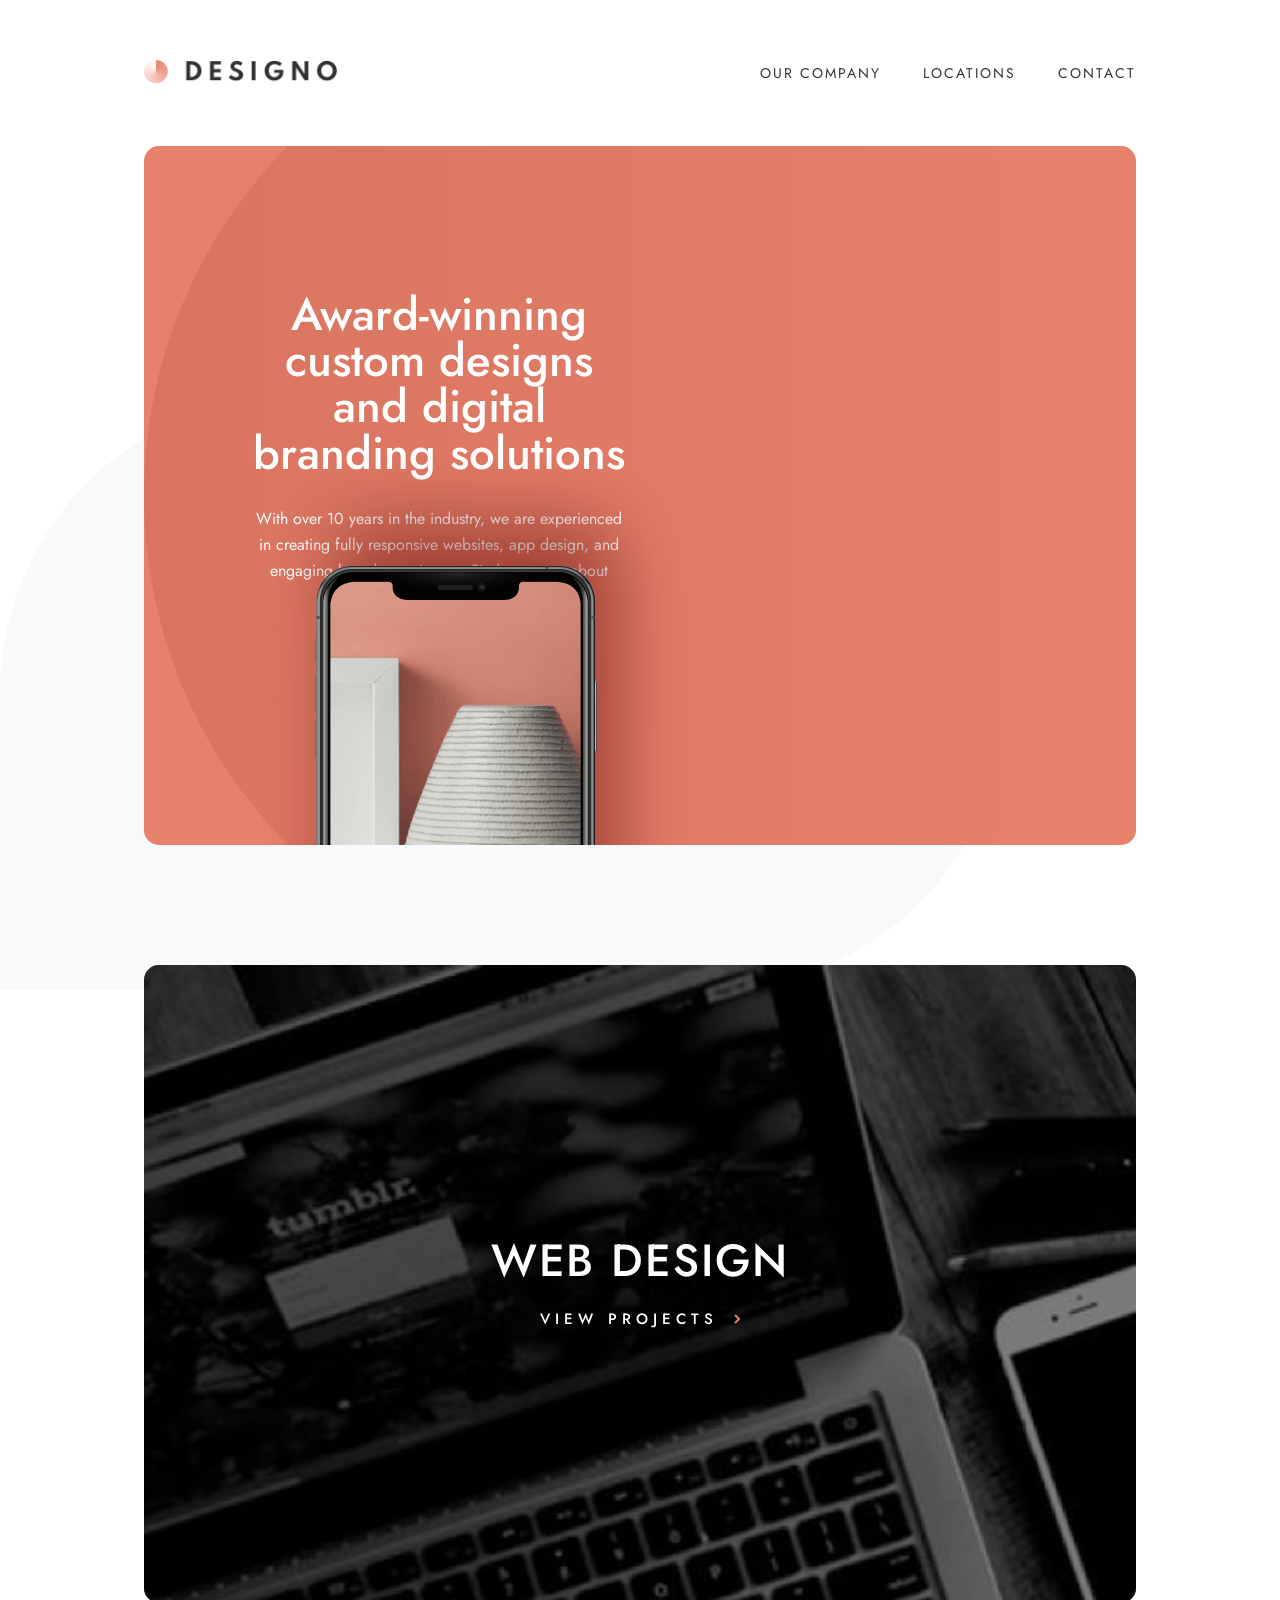
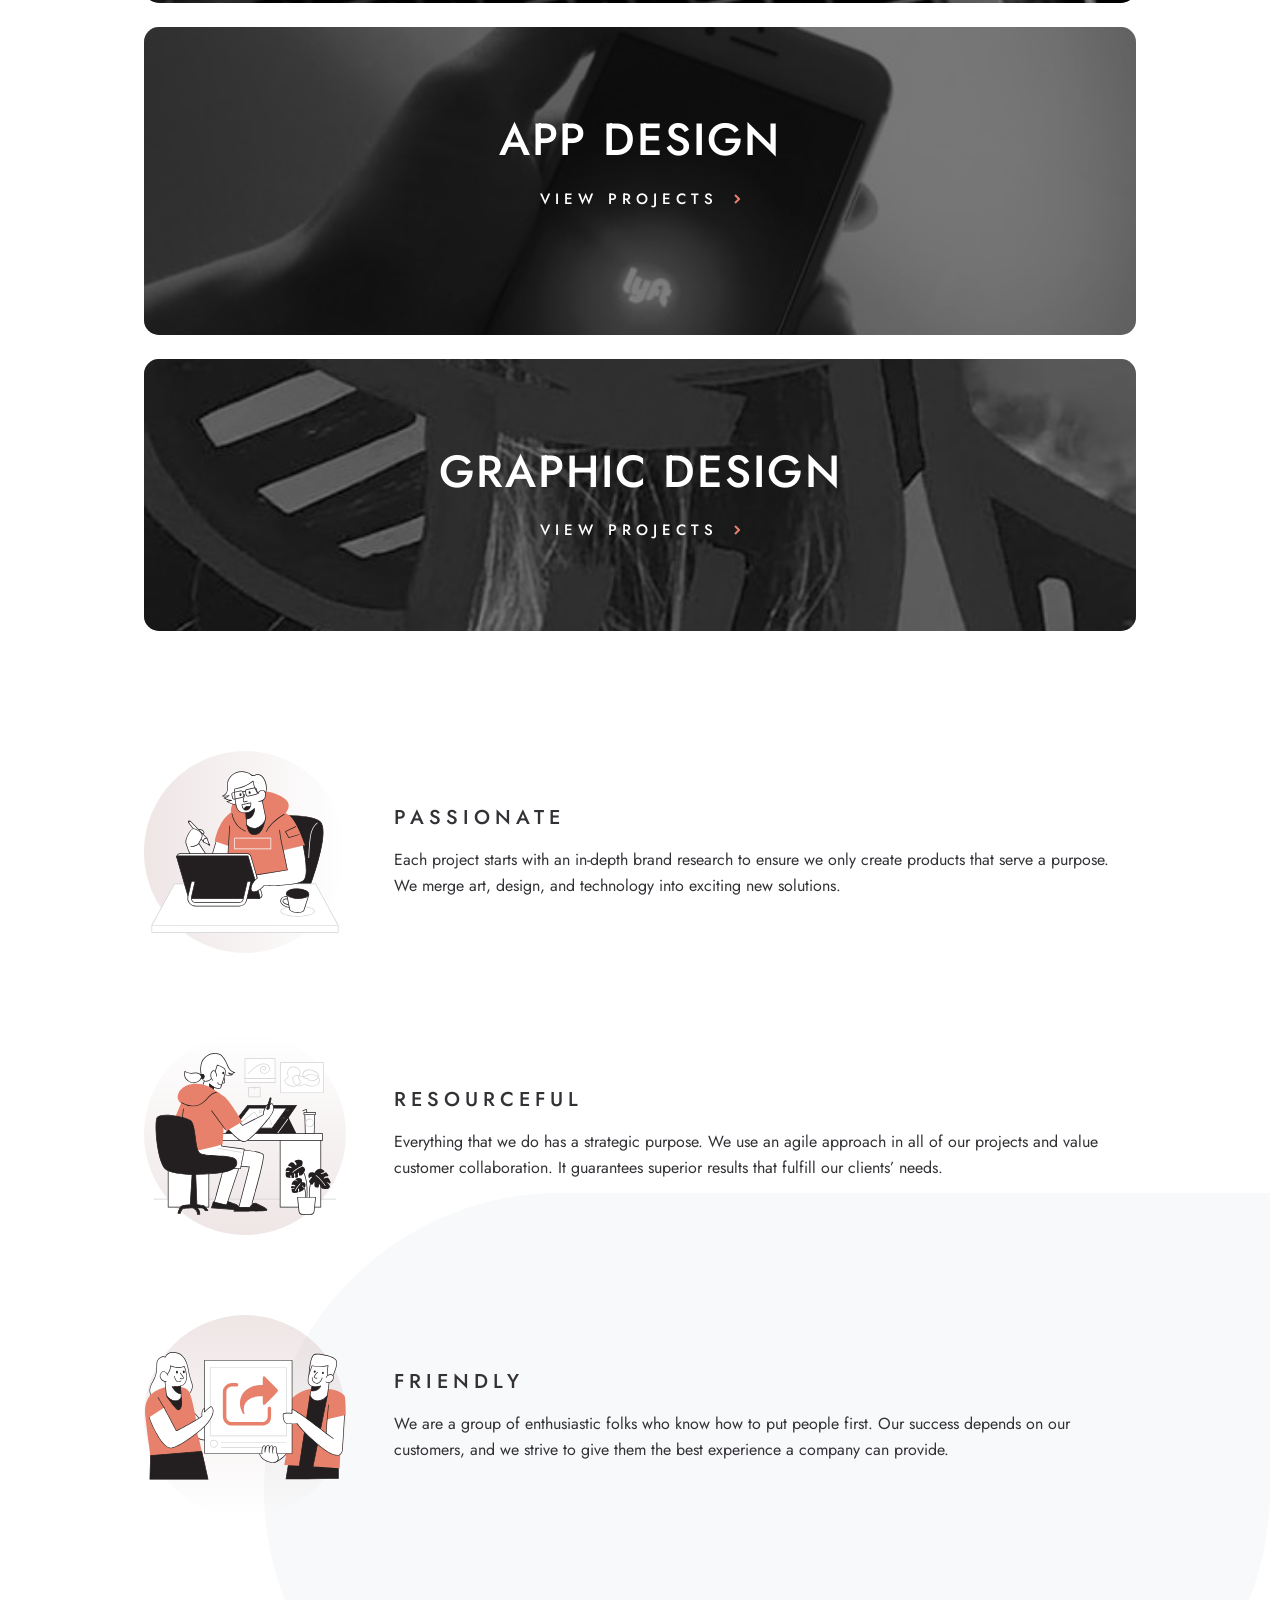
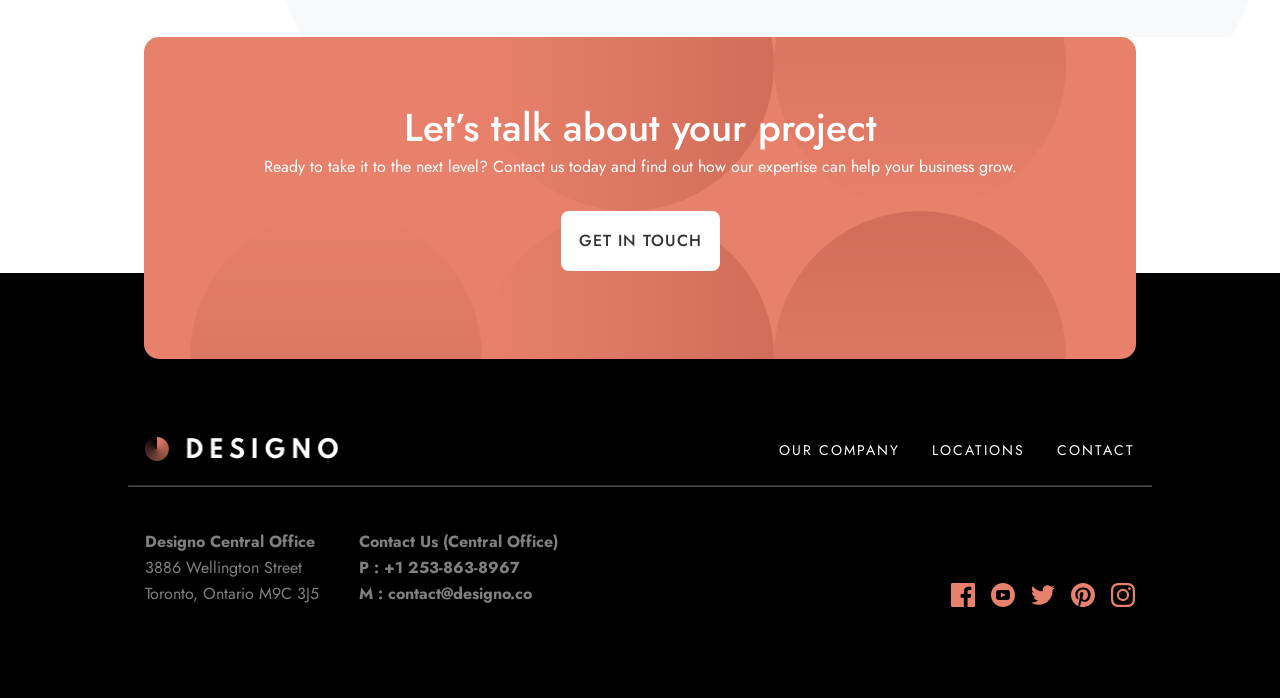
==== commit 08b14ab5: "head title change" ====
--- a/index.html
+++ b/index.html
@@ -15,7 +15,7 @@
     href="https://fonts.googleapis.com/css2?family=Jost:ital,wght@0,100..900;1,100..900&display=swap"
     rel="stylesheet">
   <script src="./javascript/menu.js" defer></script>
-  <title>Frontend Mentor | Designo Agency Website Challenge</title>
+  <title>Designo Agency Website</title>
 </head>
 
 <body>
--- a/styles/css/styles.min.css
+++ b/styles/css/styles.min.css
@@ -1 +1 @@
-header{display:flex;flex-direction:row;justify-content:space-between;align-items:center;position:relative;padding:clamp(2.188rem,2.723vw + 1.549rem,4rem) clamp(1.5rem,13.239vw - 1.603rem,10.313rem)}header img{width:200px;max-width:100%;z-index:9998}header .desktop-menu{display:none}@media screen and (width > 768px){header .desktop-menu{display:inline-block}header .desktop-menu .menu{display:flex;flex-direction:row;gap:42px;list-style-type:none;padding:0}header .desktop-menu .menu a{text-decoration:none}header .desktop-menu .menu a li{text-transform:uppercase;color:#333136;font-family:"Jost",sans-serif;font-size:14px;font-weight:400;letter-spacing:2px;line-height:14px}header .desktop-menu .menu a:hover{-webkit-text-decoration:underline #333136;text-decoration:underline #333136;text-decoration-thickness:1px}}header .mobile-menu{background-color:#000;position:fixed;top:100px;left:0;width:100%;padding:3rem 1.5rem;transform:translateY(-430px);display:inline-block;opacity:0;transition:all .7s ease-in;transition-behavior:allow-discrete;z-index:9999}header .mobile-menu ul{padding:0;list-style-type:none;display:flex;flex-direction:column;gap:32px}header .mobile-menu ul a{text-decoration:none}header .mobile-menu ul a li{color:#fff;text-transform:uppercase;font-family:"Jost",sans-serif;font-size:24px;font-weight:400;letter-spacing:2px;line-height:25px}header .menuIsOpen{transform:translateY(0px);opacity:1}.content-wrapper{width:100%;padding-left:clamp(1.5rem,13.239vw - 1.603rem,10.313rem);padding-right:clamp(1.5rem,13.239vw - 1.603rem,10.313rem);position:relative;overflow-x:hidden;overflow-y:hidden;display:flex;flex-direction:column}.content-wrapper .bg-pattern-container-large{position:absolute;left:0;top:10px;z-index:-1;display:none}@media screen and (width >= 1280px){.content-wrapper .bg-pattern-container-large{display:block}}.content-wrapper .bg-pattern-container-large-contact{position:absolute;right:0;bottom:-150px;z-index:-1;display:none;overflow:hidden}@media screen and (width >= 1280px){.content-wrapper .bg-pattern-container-large-contact{display:block}}.content-wrapper .bg-pattern-container-left{position:absolute;left:0;top:250px;z-index:-1;display:none}@media screen and (width >= 1280px){.content-wrapper .bg-pattern-container-left{display:block}}.content-wrapper .bg-pattern-container-right{position:absolute;right:10px;bottom:-150px;z-index:-1;display:none;transform:rotate(180deg)}@media screen and (width >= 1280px){.content-wrapper .bg-pattern-container-right{display:block}}footer{display:grid;grid-template-columns:repeat(2, 1fr);grid-template-rows:repeat(6, auto)}@media screen and (width > 768px){footer{grid-template-rows:repeat(5, 1fr)}}footer .footer-cta-wrapper{grid-area:1/1/4/3;background-color:#e7816b;margin-left:clamp(1.5rem,13.239vw - 1.603rem,10.313rem);margin-right:clamp(1.5rem,13.239vw - 1.603rem,10.313rem);padding:clamp(4rem,.751vw + 3.824rem,4.5rem) clamp(1.5rem,6.761vw - .085rem,6rem);border-radius:15px;z-index:9999;display:flex;flex-direction:column;align-items:center;text-align:center;margin-bottom:32px;background-image:url("../../assets/shared/desktop/bg-pattern-call-to-action.svg");background-position:40% 45%;background-repeat:no-repeat}@media screen and (width > 768px){footer .footer-cta-wrapper{grid-area:1/1/4/5}}@media screen and (width > 1280px){footer .footer-cta-wrapper{display:grid;grid-template-columns:repeat(2, 1fr);-moz-column-gap:300px;column-gap:300px;background-position:100% 40%}}footer .footer-cta-wrapper h2{color:#fff;font-family:"Jost",sans-serif;font-size:clamp(2rem,.751vw + 1.824rem,2.5rem);line-height:clamp(2.25rem,.376vw + 2.162rem,2.5rem);font-weight:500}@media screen and (width > 1280px){footer .footer-cta-wrapper h2{align-self:end;justify-self:start;margin-bottom:10px;text-align:start}}footer .footer-cta-wrapper p{display:flex;gap:32px;margin-top:6px;margin-bottom:32px;color:#fff;font-family:"Jost",sans-serif;font-size:16px;line-height:25px}@media screen and (width > 1280px){footer .footer-cta-wrapper p{grid-column:1;text-align:start;margin-top:10px;align-self:start}}@media screen and (width > 1280px){footer .footer-cta-wrapper a{grid-area:1/2/3/3;align-self:center;justify-self:end}}footer .footer-content-wrapper{grid-area:3/1/10/3;display:grid;grid-template-rows:subgrid;background-color:#000;padding-top:clamp(4rem,.751vw + 3.824rem,4.5rem);padding-bottom:clamp(4rem,.751vw + 3.824rem,4.5rem);row-gap:40px}@media screen and (width > 768px){footer .footer-content-wrapper{padding-right:clamp(2.5rem,11.643vw - .229rem,10.25rem);padding-left:clamp(2.5rem,11.643vw - .229rem,10.25rem)}}footer .footer-content-wrapper img{grid-column:1/2;grid-row:2;align-self:center;justify-self:center;width:200px;height:27px}@media screen and (width > 768px){footer .footer-content-wrapper img{align-self:center;justify-self:auto}}footer .footer-content-wrapper nav{grid-column:1/2;grid-row:3;align-self:center;justify-self:center}@media screen and (width > 768px){footer .footer-content-wrapper nav{grid-column:2;grid-row:2;align-self:center;justify-self:end}}footer .footer-content-wrapper nav ul{padding:0;list-style-type:none;text-align:center;display:flex;flex-direction:column;gap:32px}@media screen and (width > 768px){footer .footer-content-wrapper nav ul{flex-direction:row}}footer .footer-content-wrapper nav ul a{text-decoration:none}footer .footer-content-wrapper nav ul a li{color:#fff;text-transform:uppercase;font-family:"Jost",sans-serif;font-size:14px;font-weight:400;line-height:14px;letter-spacing:2px}footer .footer-content-wrapper nav ul a:hover{-webkit-text-decoration:underline #fff;text-decoration:underline #fff;text-decoration-thickness:1px}footer .footer-content-wrapper address{grid-column:1/2;grid-row:4;color:#fff;font-family:sans-serif;align-items:center;justify-self:center;text-align:center;font-style:normal;display:flex;flex-direction:column;gap:40px}@media screen and (width > 768px){footer .footer-content-wrapper address{grid-column:1;grid-row:3;flex-direction:row;text-align:start;justify-self:start;align-self:end}}footer .footer-content-wrapper address div{display:flex;flex-direction:column}footer .footer-content-wrapper address div span{font-family:"Jost",sans-serif;font-size:16px;font-weight:700;color:#fff;opacity:.5;line-height:26px}footer .footer-content-wrapper address div .address_normal{font-weight:400}footer .footer-content-wrapper .social-links{grid-column:1/2;grid-row:5;display:flex;flex-direction:row;align-items:center;justify-content:center;gap:16px}@media screen and (width > 768px){footer .footer-content-wrapper .social-links{grid-column:2;grid-row:3;justify-self:end;align-self:end}}footer .footer-content-wrapper .social-links svg:hover{cursor:pointer}footer .footer-content-wrapper .social-links svg:hover path{fill:#ffad9b}.contact-footer-content-wrapper{display:grid;grid-template-columns:1fr;width:100%;row-gap:32px;background-color:#000;padding-top:clamp(4rem,.751vw + 3.824rem,4.5rem);padding-bottom:clamp(4rem,.751vw + 3.824rem,4.5rem)}@media screen and (width > 768px){.contact-footer-content-wrapper{grid-template-columns:1fr 1fr;grid-template-rows:1fr 1fr;row-gap:0;padding-right:clamp(2.5rem,11.643vw - .229rem,10.25rem);padding-left:clamp(2.5rem,11.643vw - .229rem,10.25rem)}}.contact-footer-content-wrapper img{align-self:center;justify-self:center;width:200px;height:27px}@media screen and (width > 768px){.contact-footer-content-wrapper img{align-self:center;justify-self:auto}}.contact-footer-content-wrapper nav{align-self:center;justify-self:center}@media screen and (width > 768px){.contact-footer-content-wrapper nav{grid-column:2;grid-row:1;align-self:center;justify-self:end}}.contact-footer-content-wrapper nav ul{padding:0;list-style-type:none;text-align:center;display:flex;flex-direction:column;gap:32px}@media screen and (width > 768px){.contact-footer-content-wrapper nav ul{flex-direction:row}}.contact-footer-content-wrapper nav ul a{text-decoration:none}.contact-footer-content-wrapper nav ul a li{color:#fff;text-transform:uppercase;font-family:"Jost",sans-serif;font-size:14px;font-weight:400;line-height:14px;letter-spacing:2px}.contact-footer-content-wrapper nav ul a:hover{-webkit-text-decoration:underline #fff;text-decoration:underline #fff;text-decoration-thickness:1px}.contact-footer-content-wrapper address{color:#fff;font-family:sans-serif;align-items:center;justify-self:center;text-align:center;font-style:normal;display:flex;flex-direction:column;gap:40px}@media screen and (width > 768px){.contact-footer-content-wrapper address{grid-column:1;grid-row:3;flex-direction:row;text-align:start;justify-self:start;align-self:end}}.contact-footer-content-wrapper address div{display:flex;flex-direction:column}.contact-footer-content-wrapper address div span{font-family:"Jost",sans-serif;font-size:16px;font-weight:700;color:#fff;opacity:.5;line-height:26px}.contact-footer-content-wrapper address div .address_normal{font-weight:400}.contact-footer-content-wrapper .social-links{display:flex;flex-direction:row;align-items:center;justify-content:center;gap:16px}@media screen and (width > 768px){.contact-footer-content-wrapper .social-links{grid-column:2;grid-row:3;justify-self:end;align-self:end}}.contact-footer-content-wrapper .social-links svg:hover{cursor:pointer}.contact-footer-content-wrapper .social-links svg:hover path{fill:#ffad9b}.mobile-menu-button{background:rgba(0,0,0,0);border:none;cursor:pointer;display:flex}@media screen and (width > 768px){.mobile-menu-button{display:none}}.mobile-menu-button .hidden{display:none}.cta_btn,.footer-cta_btn{border:none;border-radius:8px;background-color:#fff;padding:18px;font-family:"Jost",sans-serif;font-weight:500;letter-spacing:1px;text-transform:uppercase;color:#333136;transition:all .45s ease}.cta_btn:hover,.footer-cta_btn:hover{background-color:#ffad9b;color:#fff;cursor:pointer}.location_btn{border:none;border-radius:8px;background-color:#e7816b;padding:18px;font-family:"Jost",sans-serif;font-weight:500;letter-spacing:1px;text-transform:uppercase;color:#fff;transition:all .45s ease}.location_btn:hover{background-color:#ffad9b;color:#fff;cursor:pointer}.submit-form_btn{padding:18px 48px;border-radius:8px;border:none;background-color:#fff;color:#000;font-family:"Jost",sans-serif;font-size:15px;font-weight:500;letter-spacing:1px;text-transform:uppercase;transition:all .45s ease}.submit-form_btn:hover{background-color:#ffad9b;color:#fff;cursor:pointer}a{text-decoration:none}@media screen and (width >= 1280px){a.web-design-item{grid-area:1/1/3/2}}@media screen and (width >= 768px){a.app-design-item{height:100%}}@media screen and (width >= 768px){a.graphic-design-item{height:100%}}a .work-container{padding:90px 56px;display:flex;flex-direction:column;align-items:center;width:100%;position:relative;border-radius:15px;gap:24px}a .work-container:hover{cursor:pointer}a .work-container:hover .work-overlay{background-color:#e7816b;opacity:.85}a .work-container .work-overlay{position:absolute;top:0;left:0;width:100%;height:100%;background-color:#000;opacity:.49;border-radius:15px}a .work-container h2{font-family:"Jost",sans-serif;font-size:clamp(1.75rem,1.878vw + 1.31rem,3rem);line-height:clamp(2.25rem,1.127vw + 1.986rem,3rem);letter-spacing:clamp(.063rem,.094vw + .04rem,.125rem);font-weight:500;text-transform:uppercase;color:#fff;z-index:2}a .work-container .work-copy{display:flex;flex-direction:row;align-items:center;gap:16px;z-index:2}a .work-container .work-copy p{font-family:"Jost",sans-serif;font-size:15px;text-transform:uppercase;letter-spacing:5px;color:#fff;font-weight:500}a .work-container.web-design{background-image:url("../../assets/home/mobile/image-web-design.jpg");background-repeat:no-repeat;background-size:cover}@media screen and (width >= 768px){a .work-container.web-design{background-image:url("../../assets/home/tablet/image-web-design.jpg")}}@media screen and (width >= 1280px){a .work-container.web-design{padding:273px 136px;background-image:url("../../assets/home/desktop/image-web-design-large.jpg")}}a .work-container.app-design{background-image:url("../../assets/home/tablet/image-app-design.jpg");background-repeat:no-repeat;background-size:cover}@media screen and (width >= 768px){a .work-container.app-design{background-image:url("../../assets/home/tablet/image-app-design.jpg");height:100%}}@media screen and (width >= 1280px){a .work-container.app-design{background-image:url("../../assets/home/desktop/image-app-design.jpg");height:100%}}a .work-container.graphic-design{background-image:url("../../assets/home/mobile/image-graphic-design.jpg");background-repeat:no-repeat;background-size:cover}@media screen and (width >= 768px){a .work-container.graphic-design{background-image:url("../../assets/home/tablet/image-graphic-design.jpg");height:100%}}@media screen and (width >= 1280px){a .work-container.graphic-design{background-image:url("../../assets/home/desktop/image-graphic-design.jpg");height:100%}}.inner-page_hero{position:relative;width:100vw;margin-left:calc(50% - 50vw);margin-right:calc(50% - 50vw);background-color:#e7816b;padding:105px 24px;display:flex;flex-direction:column;align-items:center;justify-content:center;text-align:center;gap:24px;background-image:url("../../assets/shared/desktop/bg-pattern-small-circle.svg");background-repeat:no-repeat;background-position:100% 0%;background-size:310px}.inner-page_hero h1{font-family:"Jost",sans-serif;font-size:clamp(2rem,1.648rem + 1.502vw,3rem);font-weight:500;line-height:clamp(2.25rem,1.986rem + 1.127vw,3rem);color:#fff}.inner-page_hero p{font-family:"Jost",sans-serif;font-size:16px;line-height:26px;font-weight:400;color:#fff}@media screen and (width > 768px){.inner-page_hero{margin-right:unset;margin-left:unset;width:100%;border-radius:15px;overflow-x:hidden;margin-bottom:120px;position:relative;overflow:hidden;background-image:none}.inner-page_hero::before{content:"";position:absolute;width:100%;height:100%;top:0;left:0;background-image:url("../../assets/shared/desktop/bg-pattern-call-to-action.svg");background-repeat:no-repeat;background-size:cover;background-position:right;transform:rotate(180deg)}}@media screen and (width > 1280px){.inner-page_hero{padding:64px 190px;background-image:none}.inner-page_hero::before{content:"";position:absolute;width:100%;height:100%;top:0;left:0;background-image:url("../../assets/shared/desktop/bg-pattern-call-to-action.svg");background-repeat:no-repeat;background-size:cover;background-position:right;transform:rotate(180deg)}}.work-examples_grid{--grid-max-col-count: 3;--grid-min-col-size: 327px;--grid-gap: 30px;--grid-col-size-calc: calc( 100% - var(--grid-gap) * var(--grid-max-col-count) ) / var(--grid-max-col-count);--grid-col-min-size-calc: min( 100%, max(var(--grid-min-col-size), var(--grid-col-size-calc)) );display:grid;gap:var(--grid-gap);grid-template-columns:repeat(auto-fit, minmax(var(--grid-col-min-size-calc), 1fr))}@media screen and (width < 768px){.work-examples_grid{margin-top:96px}}.work-example{border-radius:15px;display:flex;flex-direction:column}.work-example .example-img img{border-top-left-radius:15px;border-top-right-radius:15px}.work-example .example-copy-container{background-image:linear-gradient(#e7816b, #e7816b);background-size:100% 0;background-repeat:no-repeat;transition:.5s;background-color:#fdf3f0;padding:32px 30px;border-bottom-left-radius:15px;border-bottom-right-radius:15px;text-align:center}.work-example .example-copy-container:hover{cursor:pointer;background-size:100% 100%}.work-example .example-copy-container:hover h3,.work-example .example-copy-container:hover p{color:#fff}.work-example .example-copy-container h3{font-family:"Jost",sans-serif;font-size:20px;line-height:26px;font-weight:500;letter-spacing:5px;color:#e7816b;text-transform:uppercase;transition:.5s}.work-example .example-copy-container p{font-family:"Jost",sans-serif;font-size:16px;line-height:26px;font-weight:400;color:#333136;transition:.5s}.inner-works_container{display:grid;grid-template-columns:1fr;grid-template-rows:1fr 1fr;row-gap:30px;margin-top:clamp(6rem,4.592rem + 6.009vw,10rem);margin-bottom:clamp(6rem,4.592rem + 6.009vw,10rem)}@media screen and (width >= 1280px){.inner-works_container{grid-template-columns:1fr 1fr;grid-template-rows:auto;-moz-column-gap:30px;column-gap:30px}}@media screen and (width >= 1280px){.inner-works_container a .work-container.web-design{padding:90px 56px}}.locations-wrapper{display:flex;flex-direction:column;align-items:center;justify-content:center;text-align:center;margin-top:120px;margin-bottom:120px;gap:48px}@media screen and (width > 1280px){.locations-wrapper{display:grid;grid-template-columns:repeat(3, 1fr);grid-template-rows:1fr;align-items:center;justify-content:center}}.locations-wrapper .location{display:flex;flex-direction:column;align-items:center;gap:30px}.locations-wrapper .location:first-child .bg-circle-container{position:relative;overflow:hidden}.locations-wrapper .location:first-child .bg-circle-container::before{content:"";position:absolute;width:100%;height:100%;top:0;left:0;z-index:-1;background:url("../../assets/shared/desktop/bg-pattern-small-circle.svg") no-repeat center;background-size:cover;transform:rotate(90deg)}.locations-wrapper .location:nth-child(2) .bg-circle-container{position:relative;overflow:hidden}.locations-wrapper .location:nth-child(2) .bg-circle-container::before{content:"";position:absolute;width:100%;height:100%;top:0;left:0;z-index:-1;background:url("../../assets/shared/desktop/bg-pattern-small-circle.svg") no-repeat center;background-size:cover;transform:rotate(15deg)}.locations-wrapper .location:nth-child(3) .bg-circle-container{position:relative;overflow:hidden}.locations-wrapper .location:nth-child(3) .bg-circle-container::before{content:"";position:absolute;width:100%;height:100%;top:0;left:0;z-index:-1;background:url("../../assets/shared/desktop/bg-pattern-small-circle.svg") no-repeat center;background-size:cover;transform:rotate(-90deg)}.locations-wrapper .location .location-copy{display:flex;flex-direction:column;gap:32px}.locations-wrapper .location .location-copy h3{font-family:"Jost",sans-serif;font-size:20px;line-height:20px;text-transform:uppercase;font-weight:500;letter-spacing:5px}.overlay{position:absolute;top:0;left:0;width:100vw;height:100%;background-color:rgba(0,0,0,0);display:none;transition:all .7s ease-in;transition-behavior:allow-discrete;z-index:2}@media screen and (width >= 768px){.overlay{display:none}}.overlay-show{display:block;background-color:rgba(0,0,0,.6)}.no-scroll{overflow:hidden;height:100%}.home_hero{position:relative;width:100vw;margin-left:calc(50% - 50vw);margin-right:calc(50% - 50vw);display:flex;flex-direction:column;align-items:center;text-align:center;background-color:#e7816b;padding:80px 24px;height:95vh;overflow-y:hidden;background-image:url("../../assets/shared/desktop/bg-pattern-small-circle.svg");background-repeat:no-repeat;background-position:-10% 50%;background-size:cover}@media screen and (width > 768px){.home_hero{margin-right:unset;margin-left:unset;width:100%;border-radius:15px;overflow-x:hidden}}@media screen and (width >= 1280px){.home_hero{display:grid;grid-template-columns:1fr 1fr;padding:145px 95px;align-items:start;overflow-x:hidden;height:-moz-min-content;height:min-content}}.home_hero .hero-copy_container{display:flex;flex-direction:column;gap:30px}@media screen and (width > 1280px){.home_hero .hero-copy_container{text-align:start}}.home_hero .hero-copy_container h1{font-family:"Jost",sans-serif;font-size:clamp(2rem,1.502vw + 1.648rem,3rem);font-weight:500;color:#fff;line-height:clamp(2.25rem,1.127vw + 1.986rem,3rem)}.home_hero .hero-copy_container p{font-family:"Jost",sans-serif;font-size:16px;font-weight:400;line-height:26px;color:#fff}.home_hero img{position:absolute;transform:translateY(300px);transform-origin:right center}@media screen and (width > 768px){.home_hero img{transform:translateY(250px)}}@media screen and (width > 1280px){.home_hero img{transform:translateY(30px);transform:translateX(750px)}}.work-grid-wrapper{display:grid;grid-template-columns:1fr;grid-template-rows:repeat(3, 1fr);align-items:center;row-gap:24px;margin:120px 0}@media screen and (width > 1280px){.work-grid-wrapper{grid-template-columns:repeat(2, 1fr);grid-template-rows:repeat(2, 1fr);-moz-column-gap:30px;column-gap:30px}}.traits-wrapper{display:flex;flex-direction:column;align-items:center;justify-content:center;margin-bottom:120px;gap:80px}@media screen and (width > 1280px){.traits-wrapper{display:grid;grid-template-columns:repeat(3, 1fr);grid-template-rows:1fr;margin-bottom:160px;-moz-column-gap:30px;column-gap:30px}}.traits-wrapper .trait-container{display:flex;flex-direction:column;align-items:center;text-align:center;gap:48px}@media screen and (min-width: 768px)and (max-width: 1280px){.traits-wrapper .trait-container{display:grid;grid-template-columns:auto 1fr;text-align:start}}.traits-wrapper .trait-container h3{font-family:"Jost",sans-serif;font-size:20px;font-weight:500;text-transform:uppercase;letter-spacing:5px;line-height:26px;color:#333136;margin-bottom:32px}@media screen and (min-width: 768px)and (max-width: 1280px){.traits-wrapper .trait-container h3{margin-bottom:16px}}.traits-wrapper .trait-container p{font-family:"Jost",sans-serif;font-size:16px;font-weight:400;line-height:26px;color:#333136}.traits-wrapper .trait-container:first-child .bg-circle-container{background-image:url("../../assets/shared/desktop/bg-pattern-small-circle.svg");background-repeat:no-repeat}.traits-wrapper .trait-container:nth-child(2) .bg-circle-container{position:relative;overflow:hidden}.traits-wrapper .trait-container:nth-child(2) .bg-circle-container::before{content:"";position:absolute;width:100%;height:100%;top:0;left:0;z-index:-1;background:url("../../assets/shared/desktop/bg-pattern-small-circle.svg") no-repeat center;background-size:cover;transform:rotate(-90deg)}.traits-wrapper .trait-container:nth-child(3) .bg-circle-container{position:relative;overflow:hidden}.traits-wrapper .trait-container:nth-child(3) .bg-circle-container::before{content:"";position:absolute;width:100%;height:100%;top:0;left:0;z-index:-1;background:url("../../assets/shared/desktop/bg-pattern-small-circle.svg") no-repeat center;background-size:cover;transform:rotate(90deg)}.about-hero{position:relative;width:100vw;margin-left:calc(50% - 50vw);margin-right:calc(50% - 50vw)}@media screen and (width >= 1280px){.about-hero picture{grid-column:2;grid-row:1}}.about-hero picture img{width:100%;height:100%}@media screen and (width > 768px){.about-hero{margin-right:unset;margin-left:unset;width:100%;border-radius:15px;overflow-x:hidden;margin-bottom:120px}}@media screen and (width >= 1280px){.about-hero{display:grid;grid-template-columns:1fr auto;grid-template-rows:1fr}}.about-hero .about-hero-copy{background-color:#e7816b;padding:80px 24px;display:flex;flex-direction:column;align-items:center;text-align:center;position:relative;overflow:hidden}@media screen and (width > 768px){.about-hero .about-hero-copy{padding:68px 58px}}@media screen and (width > 1280px){.about-hero .about-hero-copy{align-items:start;justify-content:center;text-align:start;padding-left:95px;padding-right:82px}}.about-hero .about-hero-copy::before{content:"";position:absolute;width:100%;height:100%;top:-300px;left:75px;background-image:url("../../assets/shared/desktop/bg-pattern-small-circle.svg");background-repeat:no-repeat;background-size:contain;transform:rotate(-90deg)}@media screen and (width > 768px){.about-hero .about-hero-copy::before{top:-450px;left:-20px}}.about-hero .about-hero-copy h1{font-family:"Jost",sans-serif;color:#fff;font-size:clamp(2rem,1.502vw + 1.648rem,3rem);font-weight:500;line-height:clamp(2.25rem,1.127vw + 1.986rem,3rem);margin-bottom:24px}.about-hero .about-hero-copy p{font-family:"Jost",sans-serif;color:#fff;font-size:16px;line-height:26px;font-weight:400}.world-class-talent-container{position:relative;width:100vw;margin-left:calc(50% - 50vw);margin-right:calc(50% - 50vw)}.world-class-talent-container picture img{width:100%}@media screen and (width > 768px){.world-class-talent-container{margin-right:unset;margin-left:unset;width:100%;border-radius:15px;overflow-x:hidden}}@media screen and (width >= 1280px){.world-class-talent-container{display:grid;grid-template-columns:auto 1fr;grid-template-rows:1fr}}.world-class-talent-container .talent-copy-container{padding:80px 24px;display:flex;flex-direction:column;align-items:center;text-align:center;width:100%;background-color:#fdf3f0;background-image:url("../../assets/shared/desktop/bg-pattern-three-circles.svg");background-repeat:no-repeat}@media screen and (width > 768px){.world-class-talent-container .talent-copy-container{padding:68px 58px;background-position:50% 125%}}@media screen and (width > 1280px){.world-class-talent-container .talent-copy-container{align-items:start;justify-content:center;text-align:start;background-position:left 100px bottom 10px}}.world-class-talent-container .talent-copy-container h2{font-family:"Jost",sans-serif;color:#e7816b;font-size:clamp(2rem,.751vw + 1.824rem,2.5rem);font-weight:500;line-height:clamp(2.25rem,1.127vw + 1.986rem,3rem);margin-bottom:24px}.world-class-talent-container .talent-copy-container p{font-family:"Jost",sans-serif;color:#000;font-size:16px;line-height:26px;font-weight:400}.world-class-talent-container .talent-copy-container p:nth-child(2){margin-bottom:32px}.real-deal-container{position:relative;width:100vw;margin-left:calc(50% - 50vw);margin-right:calc(50% - 50vw);margin-bottom:120px}@media screen and (width >= 1280px){.real-deal-container picture{grid-column:2;grid-row:1}}.real-deal-container picture img{width:100%}@media screen and (width > 768px){.real-deal-container{margin-right:unset;margin-left:unset;width:100%;border-radius:15px;overflow-x:hidden}}@media screen and (width >= 1280px){.real-deal-container{display:grid;grid-template-columns:1fr auto;grid-template-rows:1fr}}.real-deal-container .real-deal-copy{padding:80px 24px;display:flex;flex-direction:column;align-items:center;text-align:center;background-color:#fdf3f0;background-image:url("../../assets/shared/desktop/bg-pattern-three-circles.svg");background-repeat:no-repeat}@media screen and (width > 768px){.real-deal-container .real-deal-copy{padding:68px 58px 94px 58px;background-position:50% 125%}}@media screen and (width > 1280px){.real-deal-container .real-deal-copy{align-items:start;justify-content:center;text-align:start;background-position:left 100px bottom 10px}}.real-deal-container .real-deal-copy h2{font-family:"Jost",sans-serif;color:#e7816b;font-size:clamp(2rem,.751vw + 1.824rem,2.5rem);font-weight:500;line-height:clamp(2.25rem,1.127vw + 1.986rem,3rem);margin-bottom:24px}.real-deal-container .real-deal-copy p{font-family:"Jost",sans-serif;color:#000;font-size:16px;line-height:26px;font-weight:400}.real-deal-container .real-deal-copy p:nth-child(2){margin-bottom:32px}.map-wrapper{position:relative;width:100vw;margin-left:calc(50% - 50vw);margin-right:calc(50% - 50vw)}@media screen and (width > 768px){.map-wrapper{margin-right:unset;margin-left:unset;width:100%;border-radius:15px;overflow-x:hidden;margin-bottom:120px}}@media screen and (width >= 1280px){.map-wrapper{display:grid;grid-template-columns:auto 1fr;grid-template-rows:1fr;-moz-column-gap:30px;column-gap:30px}}@media screen and (width >= 1280px){.map-wrapper.canada,.map-wrapper.uk{display:grid;grid-template-columns:1fr auto;grid-template-rows:1fr;-moz-column-gap:30px;column-gap:30px}}.map-wrapper:not(:last-child){margin-bottom:40px}.map-wrapper:last-child{margin-bottom:120px}.map-wrapper.canada .map,.map-wrapper.uk .map{grid-column:2}@media screen and (width > 1280px){.map-wrapper.canada .map picture img,.map-wrapper.uk .map picture img{border-top-left-radius:15px;border-bottom-left-radius:15px}}.map-wrapper.canada .map-copy,.map-wrapper.uk .map-copy{grid-column:1;grid-row:1}@media screen and (width > 1280px){.map-wrapper.canada .map-copy,.map-wrapper.uk .map-copy{border-top-right-radius:15px;border-bottom-right-radius:15px}}.map-wrapper .map{height:320px;max-height:-moz-max-content;max-height:max-content;width:100%;z-index:0 !important}.map-wrapper .map picture img{width:100%;max-height:100%}@media screen and (width > 1280px){.map-wrapper .map picture img{border-top-right-radius:15px;border-bottom-right-radius:15px}}.map-wrapper .map-copy{background-color:#fdf3f0;padding:80px 24px;display:flex;flex-direction:column;align-items:center;justify-content:center;text-align:center;background-image:url("../../../assets/shared/desktop/bg-pattern-three-circles.svg");background-repeat:no-repeat;background-size:100%}@media screen and (width >= 768px){.map-wrapper .map-copy{background-image:url("../../../assets/shared/desktop/bg-pattern-two-circles.svg");background-repeat:no-repeat;background-size:100%}}@media screen and (width >= 1280px){.map-wrapper .map-copy{display:grid;grid-template-columns:1fr;grid-template-rows:1fr;padding-left:95px;row-gap:24px;border-top-left-radius:15px;border-bottom-left-radius:15px}}.map-wrapper .map-copy h2{font-family:"Jost",sans-serif;font-size:clamp(2rem,1.824rem + .751vw,2.5rem);line-height:clamp(2.25rem,1.986rem + 1.127vw,3rem);font-weight:500;color:#e7816b}@media screen and (width >= 1280px){.map-wrapper .map-copy h2{align-self:end;justify-self:start}}.map-wrapper .map-copy address{display:flex;flex-direction:column;gap:24px}@media screen and (width >= 1280px){.map-wrapper .map-copy address{grid-column:1;grid-row:2;display:flex;flex-direction:row;text-align:start;gap:120px}}.map-wrapper .map-copy address div{display:flex;flex-direction:column}.map-wrapper .map-copy address div span{font-family:"Jost",sans-serif;font-size:16px;line-height:26px;font-style:normal}.map-wrapper .map-copy address div span:first-child{font-weight:700}.contact-form-wrapper{position:relative;width:100vw;margin-left:calc(50% - 50vw);margin-right:calc(50% - 50vw);background-color:#e7816b;padding:72px 24px;display:flex;flex-direction:column;align-items:center;gap:48px;justify-content:center;background-image:url("../../assets/contact/mobile/bg-pattern-hero-contact-mobile.svg");background-repeat:no-repeat;background-position:left -100px top 0px;background-size:1000px}.contact-form-wrapper .contact-form-copy{text-align:center;color:#fff}.contact-form-wrapper .contact-form-copy h1{font-family:"Jost",sans-serif;font-size:clamp(2rem,1.6479rem + 1.5023vw,3rem);line-height:clamp(2.25rem,1.9859rem + 1.1268vw,3rem);font-weight:500;margin-bottom:24px}.contact-form-wrapper .contact-form-copy p{font-family:"Jost",sans-serif;font-size:16px;font-weight:400;line-height:26px}@media screen and (width >= 768px){.contact-form-wrapper .contact-form-copy{text-align:start}}.contact-form-wrapper .contact-form-container{width:100%}.contact-form-wrapper .contact-form-container form{display:flex;flex-direction:column;justify-content:start;align-items:center;gap:25px}.contact-form-wrapper .contact-form-container form .container{display:flex;flex-direction:column;position:relative;justify-self:start;width:100%}.contact-form-wrapper .contact-form-container form .container:not(:last-child){margin-bottom:25px}.contact-form-wrapper .contact-form-container form .container label{font-family:"Jost",sans-serif;font-size:15px;line-height:26px;font-weight:500;color:#fff;margin-left:clamp(.875rem,.831rem + .1878vw,1rem);opacity:.5;display:flex;flex-direction:row;align-items:center;gap:10px;position:absolute;width:1px;height:1px;padding:0;margin:-1px;overflow:hidden;clip:rect(0, 0, 0, 0);white-space:nowrap;border:0}.contact-form-wrapper .contact-form-container form .container input[type=text],.contact-form-wrapper .contact-form-container form .container input[type=email],.contact-form-wrapper .contact-form-container form .container input[type=tel],.contact-form-wrapper .contact-form-container form .container textarea{border:none;border-bottom:1px solid #fff;background:rgba(0,0,0,0);width:100%;font-family:"Jost",sans-serif;font-size:15px;line-height:26px;font-weight:500;color:#fff;padding-top:10px;padding-left:clamp(.875rem,.831rem + .1878vw,1rem)}.contact-form-wrapper .contact-form-container form .container input[type=text]::-moz-placeholder, .contact-form-wrapper .contact-form-container form .container input[type=email]::-moz-placeholder, .contact-form-wrapper .contact-form-container form .container input[type=tel]::-moz-placeholder, .contact-form-wrapper .contact-form-container form .container textarea::-moz-placeholder{color:#fff;opacity:.5}.contact-form-wrapper .contact-form-container form .container input[type=text]::placeholder,.contact-form-wrapper .contact-form-container form .container input[type=email]::placeholder,.contact-form-wrapper .contact-form-container form .container input[type=tel]::placeholder,.contact-form-wrapper .contact-form-container form .container textarea::placeholder{color:#fff;opacity:.5}.contact-form-wrapper .contact-form-container form .container input[type=text]:focus,.contact-form-wrapper .contact-form-container form .container input[type=email]:focus,.contact-form-wrapper .contact-form-container form .container input[type=tel]:focus,.contact-form-wrapper .contact-form-container form .container textarea:focus{border-bottom:2px solid #fff}.contact-form-wrapper .contact-form-container form .container input[type=text]:focus+label,.contact-form-wrapper .contact-form-container form .container input[type=email]:focus+label,.contact-form-wrapper .contact-form-container form .container input[type=tel]:focus+label,.contact-form-wrapper .contact-form-container form .container textarea:focus+label{position:absolute;width:1px;height:1px;padding:0;margin:-1px;overflow:hidden;clip:rect(0, 0, 0, 0);white-space:nowrap;border:0}.contact-form-wrapper .contact-form-container form .container .error-message{font-family:"Jost",sans-serif;font-size:12px;font-style:italic;color:#fff;position:absolute;right:12px;top:55%;transform:translateY(-50%);pointer-events:none;display:flex;flex-direction:row;align-items:center;gap:10px}.contact-form-wrapper .contact-form-container form .container textarea{resize:none}.contact-form-wrapper .contact-form-container form .form-submit{align-self:end}@media screen and (width >= 768px){.contact-form-wrapper{margin-right:unset;margin-left:unset;width:100%;border-radius:15px;overflow-x:hidden;background-image:url("../../assets/contact/desktop/bg-pattern-hero-desktop.svg");background-repeat:no-repeat;background-position:top -150px left -50px;background-size:contain}}@media screen and (width >= 1280px){.contact-form-wrapper{display:flex;flex-direction:row;padding:55px 96px;gap:95px}}+header{display:flex;flex-direction:row;justify-content:space-between;align-items:center;position:relative;padding:clamp(2.188rem,2.723vw + 1.549rem,4rem) clamp(1.5rem,13.239vw - 1.603rem,10.313rem)}header img{width:200px;max-width:100%;z-index:9998}header .desktop-menu{display:none}@media screen and (width > 768px){header .desktop-menu{display:inline-block}header .desktop-menu .menu{display:flex;flex-direction:row;gap:42px;list-style-type:none;padding:0}header .desktop-menu .menu a{text-decoration:none}header .desktop-menu .menu a li{text-transform:uppercase;color:#333136;font-family:"Jost",sans-serif;font-size:14px;font-weight:400;letter-spacing:2px;line-height:14px}header .desktop-menu .menu a:hover{-webkit-text-decoration:underline #333136;text-decoration:underline #333136;text-decoration-thickness:1px}}header .mobile-menu{background-color:#000;position:fixed;top:100px;left:0;width:100%;padding:3rem 1.5rem;transform:translateY(-430px);display:inline-block;opacity:0;transition:all .7s ease-in;transition-behavior:allow-discrete;z-index:9999}header .mobile-menu ul{padding:0;list-style-type:none;display:flex;flex-direction:column;gap:32px}header .mobile-menu ul a{text-decoration:none}header .mobile-menu ul a li{color:#fff;text-transform:uppercase;font-family:"Jost",sans-serif;font-size:24px;font-weight:400;letter-spacing:2px;line-height:25px}header .menuIsOpen{transform:translateY(0px);opacity:1}.content-wrapper{width:100%;padding-left:clamp(1.5rem,13.239vw - 1.603rem,10.313rem);padding-right:clamp(1.5rem,13.239vw - 1.603rem,10.313rem);position:relative;overflow-x:hidden;overflow-y:hidden;display:flex;flex-direction:column}.content-wrapper .bg-pattern-container-large{position:absolute;left:0;top:10px;z-index:-1;display:none}@media screen and (width >= 1280px){.content-wrapper .bg-pattern-container-large{display:block}}.content-wrapper .bg-pattern-container-large-contact{position:absolute;right:0;bottom:-150px;z-index:-1;display:none;overflow:hidden}@media screen and (width >= 1280px){.content-wrapper .bg-pattern-container-large-contact{display:block}}.content-wrapper .bg-pattern-container-left{position:absolute;left:0;top:250px;z-index:-1;display:none}@media screen and (width >= 1280px){.content-wrapper .bg-pattern-container-left{display:block}}.content-wrapper .bg-pattern-container-right{position:absolute;right:10px;bottom:-150px;z-index:-1;display:none;transform:rotate(180deg)}@media screen and (width >= 1280px){.content-wrapper .bg-pattern-container-right{display:block}}footer{display:grid;grid-template-columns:repeat(2, 1fr);grid-template-rows:repeat(6, auto)}@media screen and (width > 768px){footer{grid-template-rows:repeat(5, 1fr)}}footer .footer-cta-wrapper{grid-area:1/1/4/3;background-color:#e7816b;margin-left:clamp(1.5rem,13.239vw - 1.603rem,10.313rem);margin-right:clamp(1.5rem,13.239vw - 1.603rem,10.313rem);padding:clamp(4rem,.751vw + 3.824rem,4.5rem) clamp(1.5rem,6.761vw - .085rem,6rem);border-radius:15px;z-index:9999;display:flex;flex-direction:column;align-items:center;text-align:center;margin-bottom:32px;background-image:url("../../assets/shared/desktop/bg-pattern-call-to-action.svg");background-position:40% 45%;background-repeat:no-repeat}@media screen and (width > 768px){footer .footer-cta-wrapper{grid-area:1/1/4/5}}@media screen and (width > 1280px){footer .footer-cta-wrapper{display:grid;grid-template-columns:repeat(2, 1fr);-moz-column-gap:300px;column-gap:300px;background-position:100% 40%}}footer .footer-cta-wrapper h2{color:#fff;font-family:"Jost",sans-serif;font-size:clamp(2rem,.751vw + 1.824rem,2.5rem);line-height:clamp(2.25rem,.376vw + 2.162rem,2.5rem);font-weight:500}@media screen and (width > 1280px){footer .footer-cta-wrapper h2{align-self:end;justify-self:start;margin-bottom:10px;text-align:start}}footer .footer-cta-wrapper p{display:flex;gap:32px;margin-top:6px;margin-bottom:32px;color:#fff;font-family:"Jost",sans-serif;font-size:16px;line-height:25px}@media screen and (width > 1280px){footer .footer-cta-wrapper p{grid-column:1;text-align:start;margin-top:10px;align-self:start}}@media screen and (width > 1280px){footer .footer-cta-wrapper a{grid-area:1/2/3/3;align-self:center;justify-self:end}}footer .footer-content-wrapper{grid-area:3/1/10/3;display:grid;grid-template-rows:subgrid;background-color:#000;padding-top:clamp(4rem,.751vw + 3.824rem,4.5rem);padding-bottom:clamp(4rem,.751vw + 3.824rem,4.5rem);row-gap:40px;position:relative}@media screen and (width > 768px){footer .footer-content-wrapper{padding-right:clamp(2.5rem,11.643vw - .229rem,10.25rem);padding-left:clamp(2.5rem,11.643vw - .229rem,10.25rem)}}footer .footer-content-wrapper img{grid-column:1/2;grid-row:2;align-self:center;justify-self:center;width:200px;height:27px;margin-bottom:65px}@media screen and (width > 768px){footer .footer-content-wrapper img{align-self:center;justify-self:auto;margin-bottom:0}}footer .footer-content-wrapper hr{position:absolute;top:32%;left:50%;transform:translate(-50%, -50%);width:80%;background-color:#fff;opacity:.3}@media screen and (width >= 768px){footer .footer-content-wrapper hr{top:50%}}footer .footer-content-wrapper nav{grid-column:1/2;grid-row:3;align-self:center;justify-self:center}@media screen and (width > 768px){footer .footer-content-wrapper nav{grid-column:2;grid-row:2;align-self:center;justify-self:end}}footer .footer-content-wrapper nav ul{padding:0;list-style-type:none;text-align:center;display:flex;flex-direction:column;gap:32px}@media screen and (width > 768px){footer .footer-content-wrapper nav ul{flex-direction:row}}footer .footer-content-wrapper nav ul a{text-decoration:none}footer .footer-content-wrapper nav ul a li{color:#fff;text-transform:uppercase;font-family:"Jost",sans-serif;font-size:14px;font-weight:400;line-height:14px;letter-spacing:2px}footer .footer-content-wrapper nav ul a:hover{-webkit-text-decoration:underline #fff;text-decoration:underline #fff;text-decoration-thickness:1px}footer .footer-content-wrapper address{grid-column:1/2;grid-row:4;color:#fff;font-family:sans-serif;align-items:center;justify-self:center;text-align:center;font-style:normal;display:flex;flex-direction:column;gap:40px}@media screen and (width > 768px){footer .footer-content-wrapper address{grid-column:1;grid-row:3;flex-direction:row;text-align:start;justify-self:start;align-self:end}}footer .footer-content-wrapper address div{display:flex;flex-direction:column}footer .footer-content-wrapper address div span{font-family:"Jost",sans-serif;font-size:16px;font-weight:700;color:#fff;opacity:.5;line-height:26px}footer .footer-content-wrapper address div .address_normal{font-weight:400}footer .footer-content-wrapper .social-links{grid-column:1/2;grid-row:5;display:flex;flex-direction:row;align-items:center;justify-content:center;gap:16px}@media screen and (width > 768px){footer .footer-content-wrapper .social-links{grid-column:2;grid-row:3;justify-self:end;align-self:end}}footer .footer-content-wrapper .social-links svg:hover{cursor:pointer}footer .footer-content-wrapper .social-links svg:hover path{fill:#ffad9b}.contact-footer-content-wrapper{display:grid;grid-template-columns:1fr;width:100%;row-gap:32px;background-color:#000;padding-top:clamp(4rem,.751vw + 3.824rem,4.5rem);padding-bottom:clamp(4rem,.751vw + 3.824rem,4.5rem);position:relative}@media screen and (width > 768px){.contact-footer-content-wrapper{grid-template-columns:1fr 1fr;grid-template-rows:1fr 1fr;row-gap:0;padding-right:clamp(2.5rem,11.643vw - .229rem,10.25rem);padding-left:clamp(2.5rem,11.643vw - .229rem,10.25rem);gap:72px}}.contact-footer-content-wrapper img{align-self:center;justify-self:center;width:200px;height:27px;margin-bottom:62px}@media screen and (width > 768px){.contact-footer-content-wrapper img{align-self:center;justify-self:auto;margin-bottom:0}}.contact-footer-content-wrapper hr{position:absolute;top:20%;left:50%;transform:translate(-50%, -50%);width:80%;background-color:#fff;opacity:.3}@media screen and (width >= 768px){.contact-footer-content-wrapper hr{top:35%}}.contact-footer-content-wrapper nav{align-self:center;justify-self:center}@media screen and (width > 768px){.contact-footer-content-wrapper nav{grid-column:2;grid-row:1;align-self:center;justify-self:end}}.contact-footer-content-wrapper nav ul{padding:0;list-style-type:none;text-align:center;display:flex;flex-direction:column;gap:32px}@media screen and (width > 768px){.contact-footer-content-wrapper nav ul{flex-direction:row}}.contact-footer-content-wrapper nav ul a{text-decoration:none}.contact-footer-content-wrapper nav ul a li{color:#fff;text-transform:uppercase;font-family:"Jost",sans-serif;font-size:14px;font-weight:400;line-height:14px;letter-spacing:2px}.contact-footer-content-wrapper nav ul a:hover{-webkit-text-decoration:underline #fff;text-decoration:underline #fff;text-decoration-thickness:1px}.contact-footer-content-wrapper address{color:#fff;font-family:sans-serif;align-items:center;justify-self:center;text-align:center;font-style:normal;display:flex;flex-direction:column;gap:40px}@media screen and (width > 768px){.contact-footer-content-wrapper address{grid-column:1;grid-row:3;flex-direction:row;text-align:start;justify-self:start;align-self:end}}.contact-footer-content-wrapper address div{display:flex;flex-direction:column}.contact-footer-content-wrapper address div span{font-family:"Jost",sans-serif;font-size:16px;font-weight:700;color:#fff;opacity:.5;line-height:26px}.contact-footer-content-wrapper address div .address_normal{font-weight:400}.contact-footer-content-wrapper .social-links{display:flex;flex-direction:row;align-items:center;justify-content:center;gap:16px}@media screen and (width > 768px){.contact-footer-content-wrapper .social-links{grid-column:2;grid-row:3;justify-self:end;align-self:end}}.contact-footer-content-wrapper .social-links svg:hover{cursor:pointer}.contact-footer-content-wrapper .social-links svg:hover path{fill:#ffad9b}.mobile-menu-button{background:rgba(0,0,0,0);border:none;cursor:pointer;display:flex}@media screen and (width > 768px){.mobile-menu-button{display:none}}.mobile-menu-button .hidden{display:none}.cta_btn,.footer-cta_btn{border:none;border-radius:8px;background-color:#fff;padding:18px;font-family:"Jost",sans-serif;font-weight:500;letter-spacing:1px;text-transform:uppercase;color:#333136;transition:all .45s ease}.cta_btn:hover,.footer-cta_btn:hover{background-color:#ffad9b;color:#fff;cursor:pointer}.location_btn{border:none;border-radius:8px;background-color:#e7816b;padding:18px;font-family:"Jost",sans-serif;font-weight:500;letter-spacing:1px;text-transform:uppercase;color:#fff;transition:all .45s ease}.location_btn:hover{background-color:#ffad9b;color:#fff;cursor:pointer}.submit-form_btn{padding:18px 48px;border-radius:8px;border:none;background-color:#fff;color:#000;font-family:"Jost",sans-serif;font-size:15px;font-weight:500;letter-spacing:1px;text-transform:uppercase;transition:all .45s ease}.submit-form_btn:hover{background-color:#ffad9b;color:#fff;cursor:pointer}a{text-decoration:none}@media screen and (width >= 1280px){a.web-design-item{grid-area:1/1/3/2}}@media screen and (width >= 768px){a.app-design-item{height:100%}}@media screen and (width >= 768px){a.graphic-design-item{height:100%}}a .work-container{padding:90px 56px;display:flex;flex-direction:column;align-items:center;width:100%;position:relative;border-radius:15px;gap:24px}a .work-container:hover{cursor:pointer}a .work-container:hover .work-overlay{background-color:#e7816b;opacity:.85}a .work-container .work-overlay{position:absolute;top:0;left:0;width:100%;height:100%;background-color:#000;opacity:.49;border-radius:15px}a .work-container h2{font-family:"Jost",sans-serif;font-size:clamp(1.75rem,1.878vw + 1.31rem,3rem);line-height:clamp(2.25rem,1.127vw + 1.986rem,3rem);letter-spacing:clamp(.063rem,.094vw + .04rem,.125rem);font-weight:500;text-transform:uppercase;color:#fff;z-index:2}a .work-container .work-copy{display:flex;flex-direction:row;align-items:center;gap:16px;z-index:2}a .work-container .work-copy p{font-family:"Jost",sans-serif;font-size:15px;text-transform:uppercase;letter-spacing:5px;color:#fff;font-weight:500}a .work-container.web-design{background-image:url("../../assets/home/mobile/image-web-design.jpg");background-repeat:no-repeat;background-size:cover}@media screen and (width >= 768px){a .work-container.web-design{background-image:url("../../assets/home/tablet/image-web-design.jpg")}}@media screen and (width >= 1280px){a .work-container.web-design{padding:273px 136px;background-image:url("../../assets/home/desktop/image-web-design-large.jpg")}}a .work-container.app-design{background-image:url("../../assets/home/tablet/image-app-design.jpg");background-repeat:no-repeat;background-size:cover}@media screen and (width >= 768px){a .work-container.app-design{background-image:url("../../assets/home/tablet/image-app-design.jpg");height:100%}}@media screen and (width >= 1280px){a .work-container.app-design{background-image:url("../../assets/home/desktop/image-app-design.jpg");height:100%}}a .work-container.graphic-design{background-image:url("../../assets/home/mobile/image-graphic-design.jpg");background-repeat:no-repeat;background-size:cover}@media screen and (width >= 768px){a .work-container.graphic-design{background-image:url("../../assets/home/tablet/image-graphic-design.jpg");height:100%}}@media screen and (width >= 1280px){a .work-container.graphic-design{background-image:url("../../assets/home/desktop/image-graphic-design.jpg");height:100%}}.inner-page_hero{position:relative;width:100vw;margin-left:calc(50% - 50vw);margin-right:calc(50% - 50vw);background-color:#e7816b;padding:105px 24px;display:flex;flex-direction:column;align-items:center;justify-content:center;text-align:center;gap:24px;background-image:url("../../assets/shared/desktop/bg-pattern-small-circle.svg");background-repeat:no-repeat;background-position:100% 0%;background-size:310px}.inner-page_hero h1{font-family:"Jost",sans-serif;font-size:clamp(2rem,1.648rem + 1.502vw,3rem);font-weight:500;line-height:clamp(2.25rem,1.986rem + 1.127vw,3rem);color:#fff}.inner-page_hero p{font-family:"Jost",sans-serif;font-size:16px;line-height:26px;font-weight:400;color:#fff}@media screen and (width > 768px){.inner-page_hero{margin-right:unset;margin-left:unset;width:100%;border-radius:15px;overflow-x:hidden;margin-bottom:120px;position:relative;overflow:hidden;background-image:none}.inner-page_hero::before{content:"";position:absolute;width:100%;height:100%;top:0;left:0;background-image:url("../../assets/shared/desktop/bg-pattern-call-to-action.svg");background-repeat:no-repeat;background-size:cover;background-position:right;transform:rotate(180deg)}}@media screen and (width > 1280px){.inner-page_hero{padding:64px 190px;background-image:none}.inner-page_hero::before{content:"";position:absolute;width:100%;height:100%;top:0;left:0;background-image:url("../../assets/shared/desktop/bg-pattern-call-to-action.svg");background-repeat:no-repeat;background-size:cover;background-position:right;transform:rotate(180deg)}}.work-examples_grid{--grid-max-col-count: 3;--grid-min-col-size: 327px;--grid-gap: 30px;--grid-col-size-calc: calc( 100% - var(--grid-gap) * var(--grid-max-col-count) ) / var(--grid-max-col-count);--grid-col-min-size-calc: min( 100%, max(var(--grid-min-col-size), var(--grid-col-size-calc)) );display:grid;gap:var(--grid-gap);grid-template-columns:repeat(auto-fit, minmax(var(--grid-col-min-size-calc), 1fr))}@media screen and (width < 768px){.work-examples_grid{margin-top:96px}}.work-example{border-radius:15px;display:flex;flex-direction:column}.work-example .example-img img{border-top-left-radius:15px;border-top-right-radius:15px}.work-example .example-copy-container{background-image:linear-gradient(#e7816b, #e7816b);background-size:100% 0;background-repeat:no-repeat;transition:.5s;background-color:#fdf3f0;padding:32px 30px;border-bottom-left-radius:15px;border-bottom-right-radius:15px;text-align:center}.work-example .example-copy-container:hover{cursor:pointer;background-size:100% 100%}.work-example .example-copy-container:hover h3,.work-example .example-copy-container:hover p{color:#fff}.work-example .example-copy-container h3{font-family:"Jost",sans-serif;font-size:20px;line-height:26px;font-weight:500;letter-spacing:5px;color:#e7816b;text-transform:uppercase;transition:.5s}.work-example .example-copy-container p{font-family:"Jost",sans-serif;font-size:16px;line-height:26px;font-weight:400;color:#333136;transition:.5s}.inner-works_container{display:grid;grid-template-columns:1fr;grid-template-rows:1fr 1fr;row-gap:30px;margin-top:clamp(6rem,4.592rem + 6.009vw,10rem);margin-bottom:clamp(6rem,4.592rem + 6.009vw,10rem)}@media screen and (width >= 1280px){.inner-works_container{grid-template-columns:1fr 1fr;grid-template-rows:auto;-moz-column-gap:30px;column-gap:30px}}@media screen and (width >= 1280px){.inner-works_container a .work-container.web-design{padding:90px 56px}}.locations-wrapper{display:flex;flex-direction:column;align-items:center;justify-content:center;text-align:center;margin-top:120px;margin-bottom:120px;gap:48px}@media screen and (width > 1280px){.locations-wrapper{display:grid;grid-template-columns:repeat(3, 1fr);grid-template-rows:1fr;align-items:center;justify-content:center}}.locations-wrapper .location{display:flex;flex-direction:column;align-items:center;gap:30px}.locations-wrapper .location:first-child .bg-circle-container{position:relative;overflow:hidden}.locations-wrapper .location:first-child .bg-circle-container::before{content:"";position:absolute;width:100%;height:100%;top:0;left:0;z-index:-1;background:url("../../assets/shared/desktop/bg-pattern-small-circle.svg") no-repeat center;background-size:cover;transform:rotate(90deg)}.locations-wrapper .location:nth-child(2) .bg-circle-container{position:relative;overflow:hidden}.locations-wrapper .location:nth-child(2) .bg-circle-container::before{content:"";position:absolute;width:100%;height:100%;top:0;left:0;z-index:-1;background:url("../../assets/shared/desktop/bg-pattern-small-circle.svg") no-repeat center;background-size:cover;transform:rotate(15deg)}.locations-wrapper .location:nth-child(3) .bg-circle-container{position:relative;overflow:hidden}.locations-wrapper .location:nth-child(3) .bg-circle-container::before{content:"";position:absolute;width:100%;height:100%;top:0;left:0;z-index:-1;background:url("../../assets/shared/desktop/bg-pattern-small-circle.svg") no-repeat center;background-size:cover;transform:rotate(-90deg)}.locations-wrapper .location .location-copy{display:flex;flex-direction:column;gap:32px}.locations-wrapper .location .location-copy h3{font-family:"Jost",sans-serif;font-size:20px;line-height:20px;text-transform:uppercase;font-weight:500;letter-spacing:5px}.overlay{position:absolute;top:0;left:0;width:100vw;height:100%;background-color:rgba(0,0,0,0);display:none;transition:all .7s ease-in;transition-behavior:allow-discrete;z-index:2}@media screen and (width >= 768px){.overlay{display:none}}.overlay-show{display:block;background-color:rgba(0,0,0,.6)}.no-scroll{overflow:hidden;height:100%}.home_hero{position:relative;width:100vw;margin-left:calc(50% - 50vw);margin-right:calc(50% - 50vw);display:flex;flex-direction:column;align-items:center;text-align:center;background-color:#e7816b;padding:80px 24px;height:95vh;overflow-y:hidden;background-image:url("../../assets/shared/desktop/bg-pattern-small-circle.svg");background-repeat:no-repeat;background-position:-10% 50%;background-size:cover}@media screen and (width > 768px){.home_hero{margin-right:unset;margin-left:unset;width:100%;border-radius:15px;overflow-x:hidden}}@media screen and (width >= 1280px){.home_hero{display:grid;grid-template-columns:1fr 1fr;padding:145px 95px;align-items:start;overflow-x:hidden;height:-moz-min-content;height:min-content}}.home_hero .hero-copy_container{display:flex;flex-direction:column;gap:30px}@media screen and (width > 1280px){.home_hero .hero-copy_container{text-align:start}}.home_hero .hero-copy_container h1{font-family:"Jost",sans-serif;font-size:clamp(2rem,1.502vw + 1.648rem,3rem);font-weight:500;color:#fff;line-height:clamp(2.25rem,1.127vw + 1.986rem,3rem)}.home_hero .hero-copy_container p{font-family:"Jost",sans-serif;font-size:16px;font-weight:400;line-height:26px;color:#fff}.home_hero img{position:absolute;transform:translateY(300px);transform-origin:right center}@media screen and (width > 768px){.home_hero img{transform:translateY(250px)}}@media screen and (width > 1280px){.home_hero img{transform:translateY(30px);transform:translateX(750px)}}.work-grid-wrapper{display:grid;grid-template-columns:1fr;grid-template-rows:repeat(3, 1fr);align-items:center;row-gap:24px;margin:120px 0}@media screen and (width > 1280px){.work-grid-wrapper{grid-template-columns:repeat(2, 1fr);grid-template-rows:repeat(2, 1fr);-moz-column-gap:30px;column-gap:30px}}.traits-wrapper{display:flex;flex-direction:column;align-items:center;justify-content:center;margin-bottom:120px;gap:80px}@media screen and (width > 1280px){.traits-wrapper{display:grid;grid-template-columns:repeat(3, 1fr);grid-template-rows:1fr;margin-bottom:160px;-moz-column-gap:30px;column-gap:30px}}.traits-wrapper .trait-container{display:flex;flex-direction:column;align-items:center;text-align:center;gap:48px}@media screen and (min-width: 768px)and (max-width: 1280px){.traits-wrapper .trait-container{display:grid;grid-template-columns:auto 1fr;text-align:start}}.traits-wrapper .trait-container h3{font-family:"Jost",sans-serif;font-size:20px;font-weight:500;text-transform:uppercase;letter-spacing:5px;line-height:26px;color:#333136;margin-bottom:32px}@media screen and (min-width: 768px)and (max-width: 1280px){.traits-wrapper .trait-container h3{margin-bottom:16px}}.traits-wrapper .trait-container p{font-family:"Jost",sans-serif;font-size:16px;font-weight:400;line-height:26px;color:#333136}.traits-wrapper .trait-container:first-child .bg-circle-container{background-image:url("../../assets/shared/desktop/bg-pattern-small-circle.svg");background-repeat:no-repeat}.traits-wrapper .trait-container:nth-child(2) .bg-circle-container{position:relative;overflow:hidden}.traits-wrapper .trait-container:nth-child(2) .bg-circle-container::before{content:"";position:absolute;width:100%;height:100%;top:0;left:0;z-index:-1;background:url("../../assets/shared/desktop/bg-pattern-small-circle.svg") no-repeat center;background-size:cover;transform:rotate(-90deg)}.traits-wrapper .trait-container:nth-child(3) .bg-circle-container{position:relative;overflow:hidden}.traits-wrapper .trait-container:nth-child(3) .bg-circle-container::before{content:"";position:absolute;width:100%;height:100%;top:0;left:0;z-index:-1;background:url("../../assets/shared/desktop/bg-pattern-small-circle.svg") no-repeat center;background-size:cover;transform:rotate(90deg)}.about-hero{position:relative;width:100vw;margin-left:calc(50% - 50vw);margin-right:calc(50% - 50vw)}@media screen and (width >= 1280px){.about-hero picture{grid-column:2;grid-row:1}}.about-hero picture img{width:100%;height:100%}@media screen and (width > 768px){.about-hero{margin-right:unset;margin-left:unset;width:100%;border-radius:15px;overflow-x:hidden;margin-bottom:120px}}@media screen and (width >= 1280px){.about-hero{display:grid;grid-template-columns:1fr auto;grid-template-rows:1fr}}.about-hero .about-hero-copy{background-color:#e7816b;padding:80px 24px;display:flex;flex-direction:column;align-items:center;text-align:center;position:relative;overflow:hidden}@media screen and (width > 768px){.about-hero .about-hero-copy{padding:68px 58px}}@media screen and (width > 1280px){.about-hero .about-hero-copy{align-items:start;justify-content:center;text-align:start;padding-left:95px;padding-right:82px}}.about-hero .about-hero-copy::before{content:"";position:absolute;width:100%;height:100%;top:-300px;left:75px;background-image:url("../../assets/shared/desktop/bg-pattern-small-circle.svg");background-repeat:no-repeat;background-size:contain;transform:rotate(-90deg)}@media screen and (width > 768px){.about-hero .about-hero-copy::before{top:-450px;left:-20px}}.about-hero .about-hero-copy h1{font-family:"Jost",sans-serif;color:#fff;font-size:clamp(2rem,1.502vw + 1.648rem,3rem);font-weight:500;line-height:clamp(2.25rem,1.127vw + 1.986rem,3rem);margin-bottom:24px}.about-hero .about-hero-copy p{font-family:"Jost",sans-serif;color:#fff;font-size:16px;line-height:26px;font-weight:400}.world-class-talent-container{position:relative;width:100vw;margin-left:calc(50% - 50vw);margin-right:calc(50% - 50vw)}.world-class-talent-container picture img{width:100%}@media screen and (width > 768px){.world-class-talent-container{margin-right:unset;margin-left:unset;width:100%;border-radius:15px;overflow-x:hidden}}@media screen and (width >= 1280px){.world-class-talent-container{display:grid;grid-template-columns:auto 1fr;grid-template-rows:1fr}}.world-class-talent-container .talent-copy-container{padding:80px 24px;display:flex;flex-direction:column;align-items:center;text-align:center;width:100%;background-color:#fdf3f0;background-image:url("../../assets/shared/desktop/bg-pattern-three-circles.svg");background-repeat:no-repeat}@media screen and (width > 768px){.world-class-talent-container .talent-copy-container{padding:68px 58px;background-position:50% 125%}}@media screen and (width > 1280px){.world-class-talent-container .talent-copy-container{align-items:start;justify-content:center;text-align:start;background-position:left 100px bottom 10px}}.world-class-talent-container .talent-copy-container h2{font-family:"Jost",sans-serif;color:#e7816b;font-size:clamp(2rem,.751vw + 1.824rem,2.5rem);font-weight:500;line-height:clamp(2.25rem,1.127vw + 1.986rem,3rem);margin-bottom:24px}.world-class-talent-container .talent-copy-container p{font-family:"Jost",sans-serif;color:#000;font-size:16px;line-height:26px;font-weight:400}.world-class-talent-container .talent-copy-container p:nth-child(2){margin-bottom:32px}.real-deal-container{position:relative;width:100vw;margin-left:calc(50% - 50vw);margin-right:calc(50% - 50vw);margin-bottom:120px}@media screen and (width >= 1280px){.real-deal-container picture{grid-column:2;grid-row:1}}.real-deal-container picture img{width:100%}@media screen and (width > 768px){.real-deal-container{margin-right:unset;margin-left:unset;width:100%;border-radius:15px;overflow-x:hidden}}@media screen and (width >= 1280px){.real-deal-container{display:grid;grid-template-columns:1fr auto;grid-template-rows:1fr}}.real-deal-container .real-deal-copy{padding:80px 24px;display:flex;flex-direction:column;align-items:center;text-align:center;background-color:#fdf3f0;background-image:url("../../assets/shared/desktop/bg-pattern-three-circles.svg");background-repeat:no-repeat}@media screen and (width > 768px){.real-deal-container .real-deal-copy{padding:68px 58px 94px 58px;background-position:50% 125%}}@media screen and (width > 1280px){.real-deal-container .real-deal-copy{align-items:start;justify-content:center;text-align:start;background-position:left 100px bottom 10px}}.real-deal-container .real-deal-copy h2{font-family:"Jost",sans-serif;color:#e7816b;font-size:clamp(2rem,.751vw + 1.824rem,2.5rem);font-weight:500;line-height:clamp(2.25rem,1.127vw + 1.986rem,3rem);margin-bottom:24px}.real-deal-container .real-deal-copy p{font-family:"Jost",sans-serif;color:#000;font-size:16px;line-height:26px;font-weight:400}.real-deal-container .real-deal-copy p:nth-child(2){margin-bottom:32px}.map-wrapper{position:relative;width:100vw;margin-left:calc(50% - 50vw);margin-right:calc(50% - 50vw)}@media screen and (width > 768px){.map-wrapper{margin-right:unset;margin-left:unset;width:100%;border-radius:15px;overflow-x:hidden;margin-bottom:120px}}@media screen and (width >= 1280px){.map-wrapper{display:grid;grid-template-columns:auto 1fr;grid-template-rows:1fr;-moz-column-gap:30px;column-gap:30px}}@media screen and (width >= 1280px){.map-wrapper.canada,.map-wrapper.uk{display:grid;grid-template-columns:1fr auto;grid-template-rows:1fr;-moz-column-gap:30px;column-gap:30px}}.map-wrapper:not(:last-child){margin-bottom:40px}.map-wrapper:last-child{margin-bottom:120px}.map-wrapper.canada .map,.map-wrapper.uk .map{grid-column:2}@media screen and (width > 1280px){.map-wrapper.canada .map picture img,.map-wrapper.uk .map picture img{border-top-left-radius:15px;border-bottom-left-radius:15px}}.map-wrapper.canada .map-copy,.map-wrapper.uk .map-copy{grid-column:1;grid-row:1}@media screen and (width > 1280px){.map-wrapper.canada .map-copy,.map-wrapper.uk .map-copy{border-top-right-radius:15px;border-bottom-right-radius:15px}}.map-wrapper .map{height:320px;max-height:-moz-max-content;max-height:max-content;width:100%;z-index:0 !important}.map-wrapper .map picture img{width:100%;max-height:100%}@media screen and (width > 1280px){.map-wrapper .map picture img{border-top-right-radius:15px;border-bottom-right-radius:15px}}.map-wrapper .map-copy{background-color:#fdf3f0;padding:80px 24px;display:flex;flex-direction:column;align-items:center;justify-content:center;text-align:center;background-image:url("../../../assets/shared/desktop/bg-pattern-three-circles.svg");background-repeat:no-repeat;background-size:100%}@media screen and (width >= 768px){.map-wrapper .map-copy{background-image:url("../../../assets/shared/desktop/bg-pattern-two-circles.svg");background-repeat:no-repeat;background-size:100%}}@media screen and (width >= 1280px){.map-wrapper .map-copy{display:grid;grid-template-columns:1fr;grid-template-rows:1fr;padding-left:95px;row-gap:24px;border-top-left-radius:15px;border-bottom-left-radius:15px}}.map-wrapper .map-copy h2{font-family:"Jost",sans-serif;font-size:clamp(2rem,1.824rem + .751vw,2.5rem);line-height:clamp(2.25rem,1.986rem + 1.127vw,3rem);font-weight:500;color:#e7816b}@media screen and (width >= 1280px){.map-wrapper .map-copy h2{align-self:end;justify-self:start}}.map-wrapper .map-copy address{display:flex;flex-direction:column;gap:24px}@media screen and (width >= 1280px){.map-wrapper .map-copy address{grid-column:1;grid-row:2;display:flex;flex-direction:row;text-align:start;gap:120px}}.map-wrapper .map-copy address div{display:flex;flex-direction:column}.map-wrapper .map-copy address div span{font-family:"Jost",sans-serif;font-size:16px;line-height:26px;font-style:normal}.map-wrapper .map-copy address div span:first-child{font-weight:700}.contact-form-wrapper{position:relative;width:100vw;margin-left:calc(50% - 50vw);margin-right:calc(50% - 50vw);background-color:#e7816b;padding:72px 24px;display:flex;flex-direction:column;align-items:center;gap:48px;justify-content:center;background-image:url("../../assets/contact/mobile/bg-pattern-hero-contact-mobile.svg");background-repeat:no-repeat;background-position:left -100px top 0px;background-size:1000px}.contact-form-wrapper .contact-form-copy{text-align:center;color:#fff}.contact-form-wrapper .contact-form-copy h1{font-family:"Jost",sans-serif;font-size:clamp(2rem,1.6479rem + 1.5023vw,3rem);line-height:clamp(2.25rem,1.9859rem + 1.1268vw,3rem);font-weight:500;margin-bottom:24px}.contact-form-wrapper .contact-form-copy p{font-family:"Jost",sans-serif;font-size:16px;font-weight:400;line-height:26px}@media screen and (width >= 768px){.contact-form-wrapper .contact-form-copy{text-align:start}}.contact-form-wrapper .contact-form-container{width:100%}.contact-form-wrapper .contact-form-container form{display:flex;flex-direction:column;justify-content:start;align-items:center;gap:25px}.contact-form-wrapper .contact-form-container form .container{display:flex;flex-direction:column;position:relative;justify-self:start;width:100%}.contact-form-wrapper .contact-form-container form .container:not(:last-child){margin-bottom:25px}.contact-form-wrapper .contact-form-container form .container label{font-family:"Jost",sans-serif;font-size:15px;line-height:26px;font-weight:500;color:#fff;margin-left:clamp(.875rem,.831rem + .1878vw,1rem);opacity:.5;display:flex;flex-direction:row;align-items:center;gap:10px;position:absolute;width:1px;height:1px;padding:0;margin:-1px;overflow:hidden;clip:rect(0, 0, 0, 0);white-space:nowrap;border:0}.contact-form-wrapper .contact-form-container form .container input[type=text],.contact-form-wrapper .contact-form-container form .container input[type=email],.contact-form-wrapper .contact-form-container form .container input[type=tel],.contact-form-wrapper .contact-form-container form .container textarea{border:none;border-bottom:1px solid #fff;background:rgba(0,0,0,0);width:100%;font-family:"Jost",sans-serif;font-size:15px;line-height:26px;font-weight:500;color:#fff;padding-top:10px;padding-left:clamp(.875rem,.831rem + .1878vw,1rem)}.contact-form-wrapper .contact-form-container form .container input[type=text]::-moz-placeholder, .contact-form-wrapper .contact-form-container form .container input[type=email]::-moz-placeholder, .contact-form-wrapper .contact-form-container form .container input[type=tel]::-moz-placeholder, .contact-form-wrapper .contact-form-container form .container textarea::-moz-placeholder{color:#fff;opacity:.5}.contact-form-wrapper .contact-form-container form .container input[type=text]::placeholder,.contact-form-wrapper .contact-form-container form .container input[type=email]::placeholder,.contact-form-wrapper .contact-form-container form .container input[type=tel]::placeholder,.contact-form-wrapper .contact-form-container form .container textarea::placeholder{color:#fff;opacity:.5}.contact-form-wrapper .contact-form-container form .container input[type=text]:focus,.contact-form-wrapper .contact-form-container form .container input[type=email]:focus,.contact-form-wrapper .contact-form-container form .container input[type=tel]:focus,.contact-form-wrapper .contact-form-container form .container textarea:focus{border-bottom:2px solid #fff}.contact-form-wrapper .contact-form-container form .container input[type=text]:focus+label,.contact-form-wrapper .contact-form-container form .container input[type=email]:focus+label,.contact-form-wrapper .contact-form-container form .container input[type=tel]:focus+label,.contact-form-wrapper .contact-form-container form .container textarea:focus+label{position:absolute;width:1px;height:1px;padding:0;margin:-1px;overflow:hidden;clip:rect(0, 0, 0, 0);white-space:nowrap;border:0}.contact-form-wrapper .contact-form-container form .container .error-message{font-family:"Jost",sans-serif;font-size:12px;font-style:italic;color:#fff;position:absolute;right:12px;top:55%;transform:translateY(-50%);pointer-events:none;display:flex;flex-direction:row;align-items:center;gap:10px}.contact-form-wrapper .contact-form-container form .container textarea{resize:none}.contact-form-wrapper .contact-form-container form .form-submit{align-self:end}@media screen and (width >= 768px){.contact-form-wrapper{margin-right:unset;margin-left:unset;width:100%;border-radius:15px;overflow-x:hidden;background-image:url("../../assets/contact/desktop/bg-pattern-hero-desktop.svg");background-repeat:no-repeat;background-position:top -150px left -50px;background-size:contain}}@media screen and (width >= 1280px){.contact-form-wrapper{display:flex;flex-direction:row;padding:55px 96px;gap:95px}}
